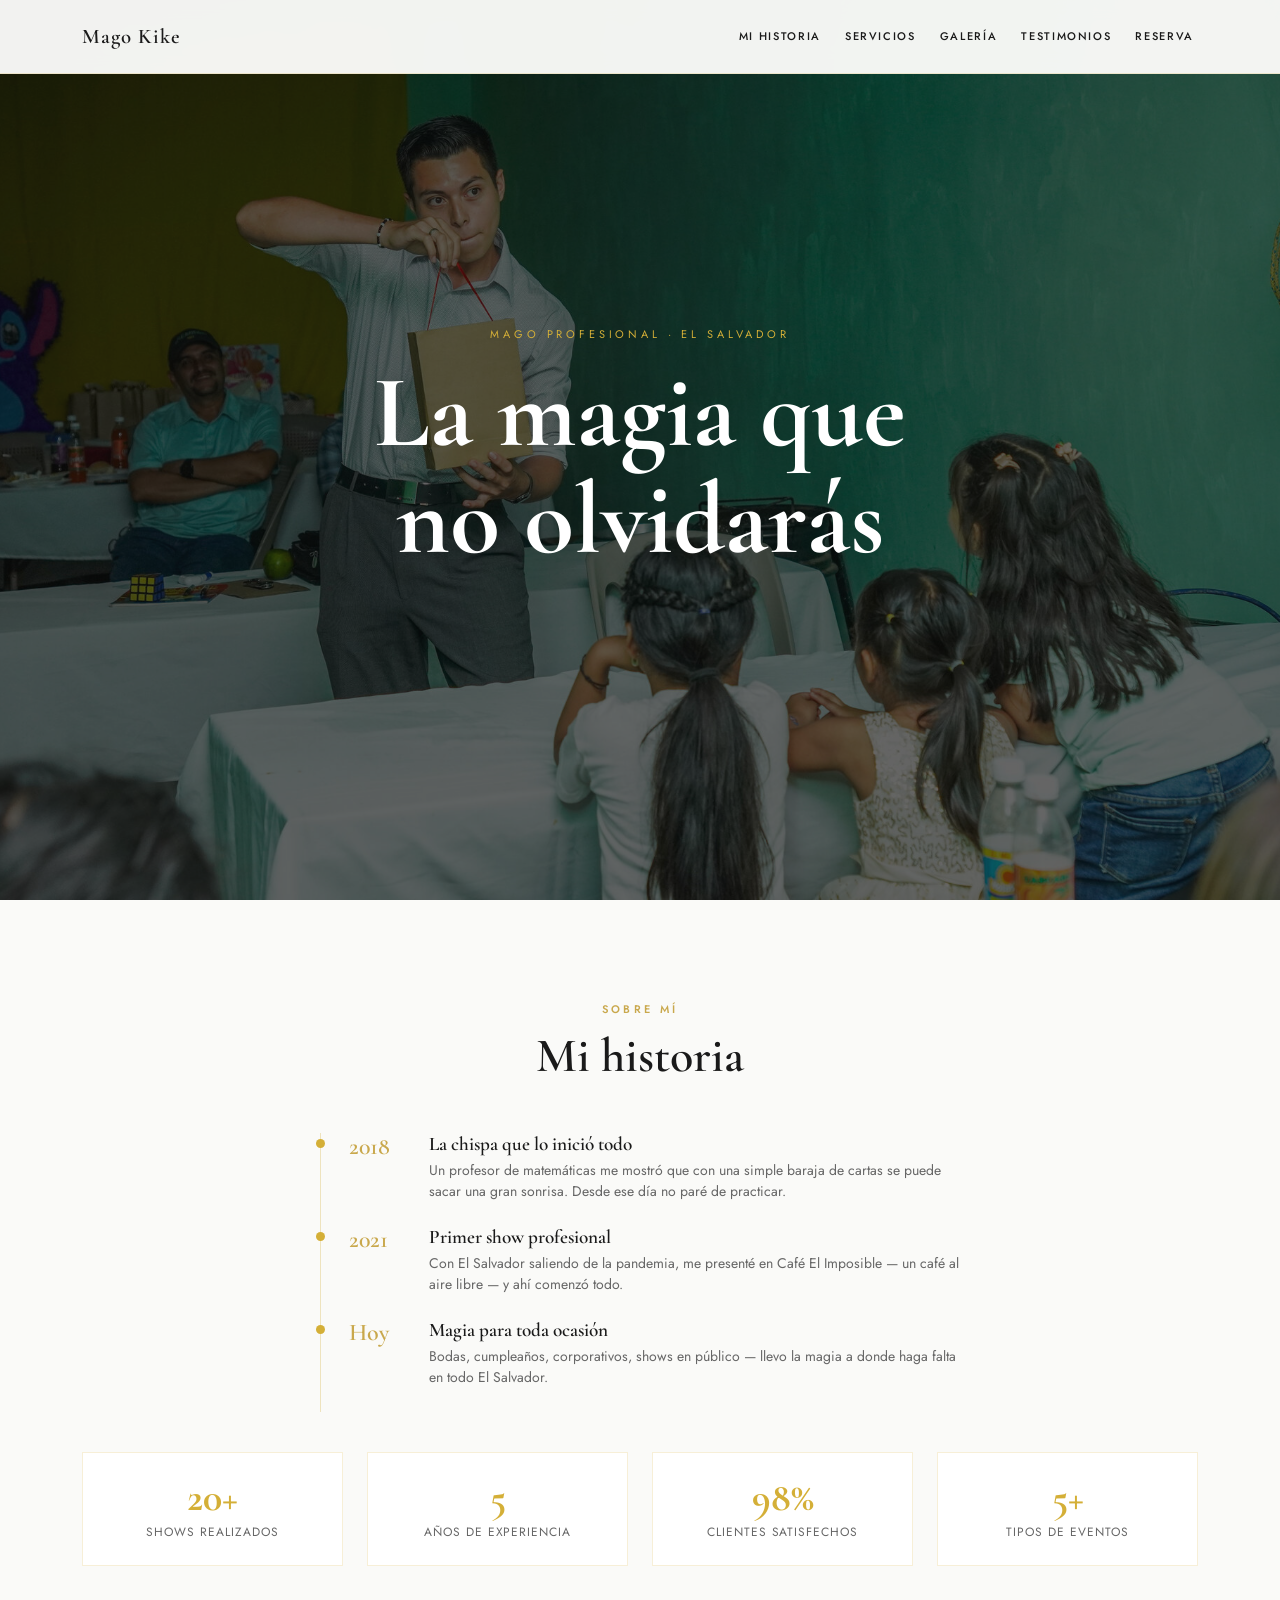
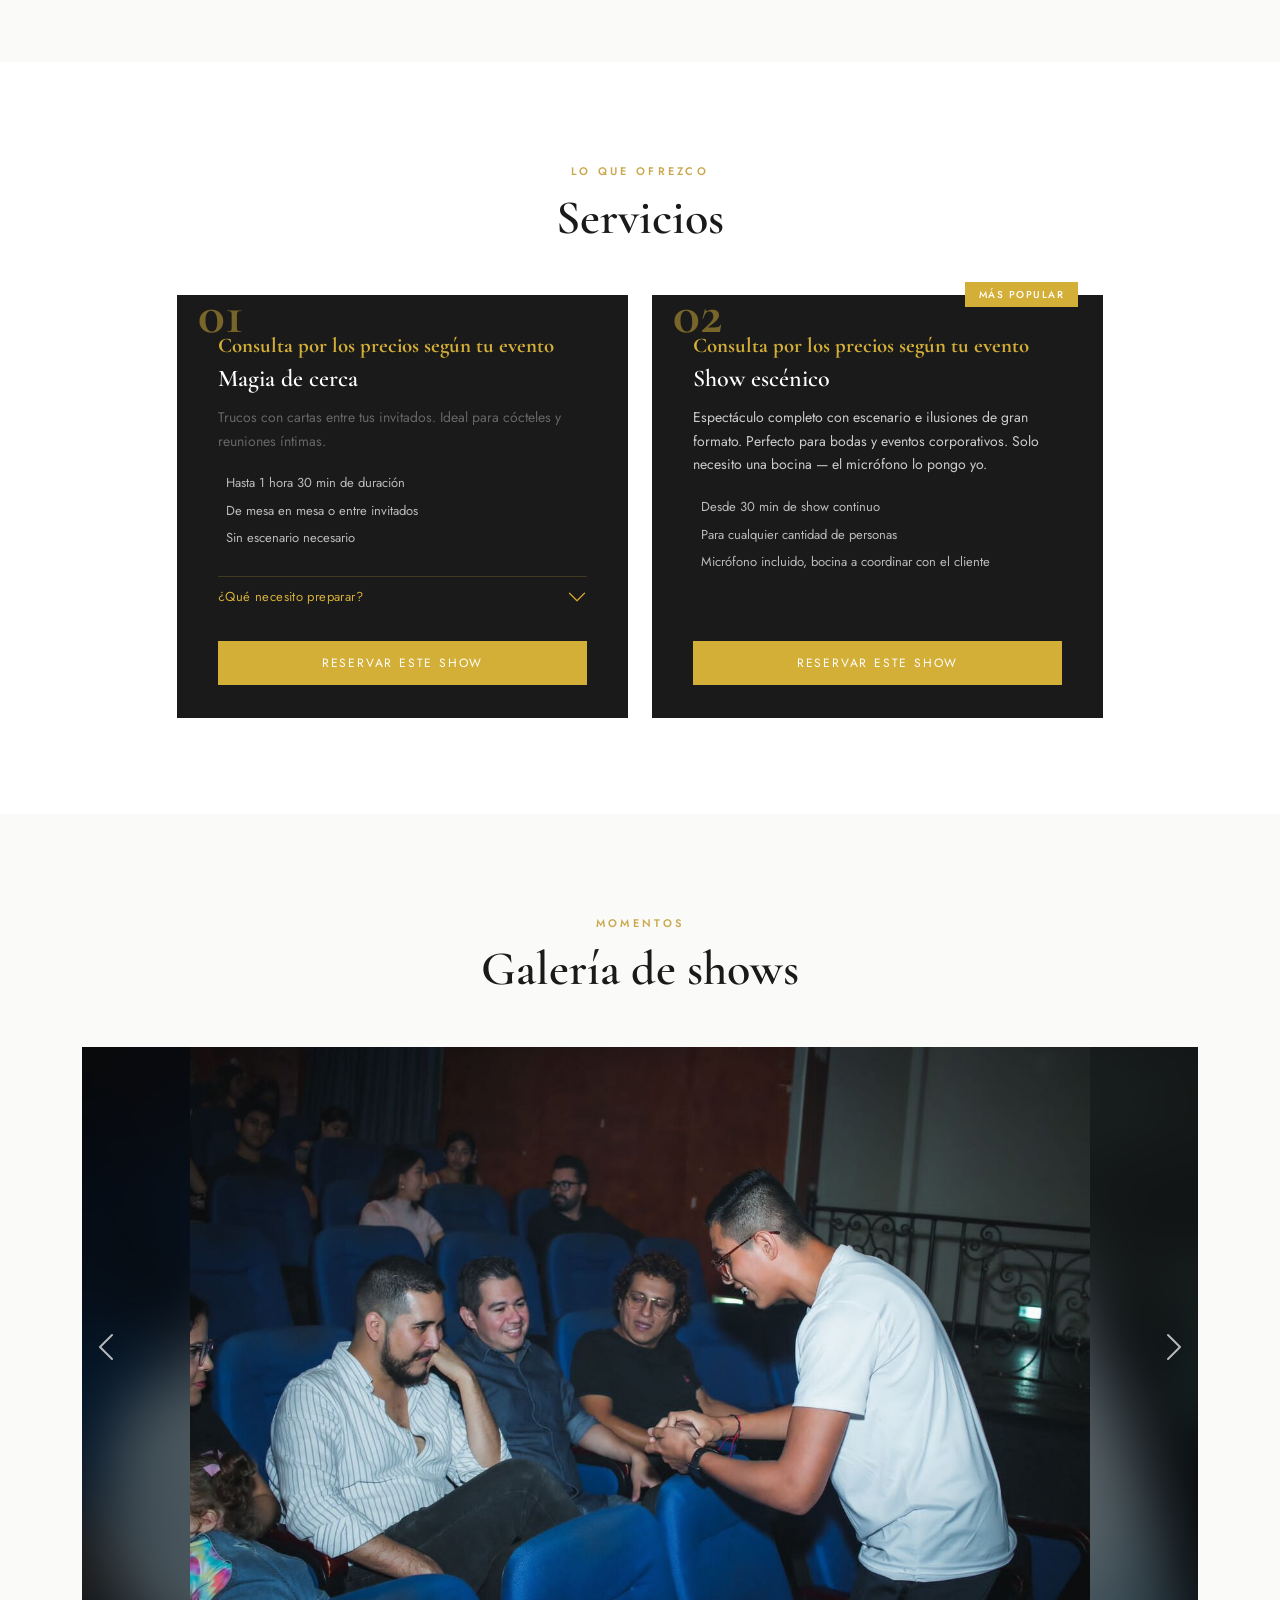
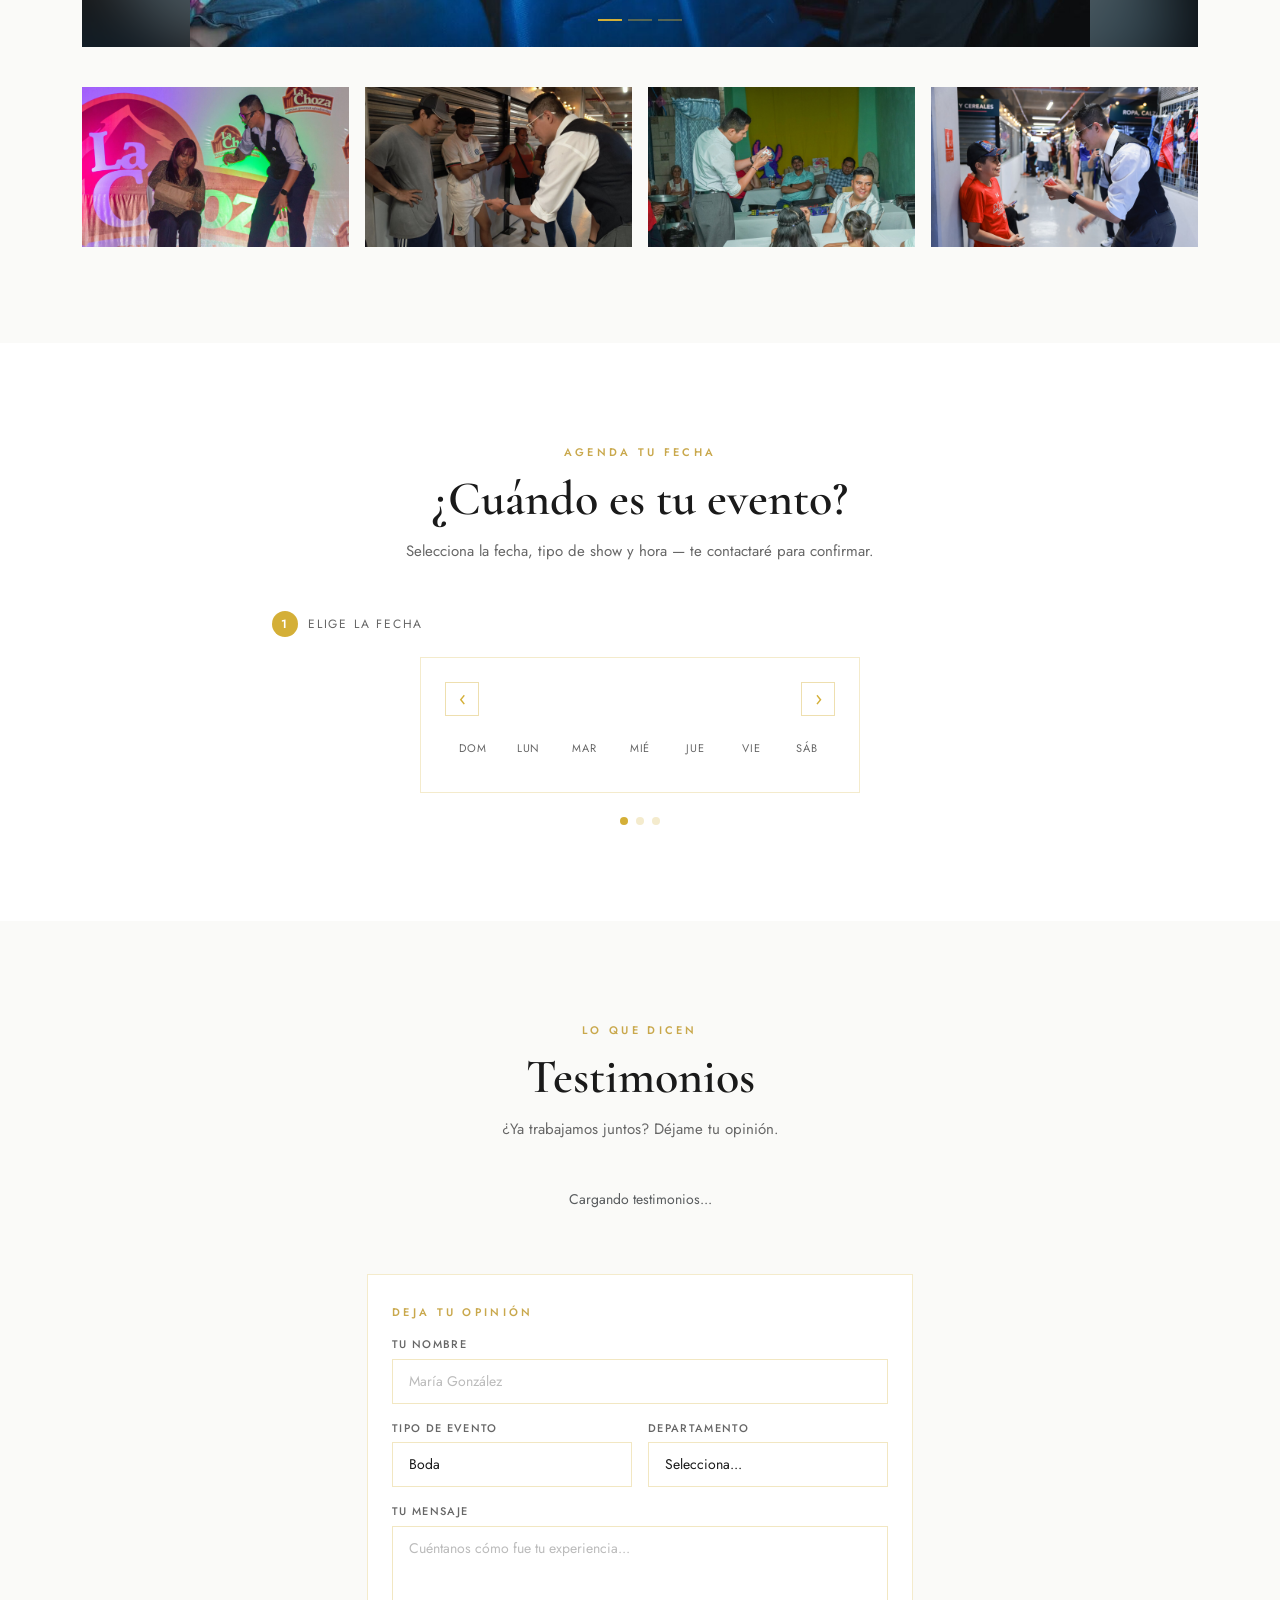
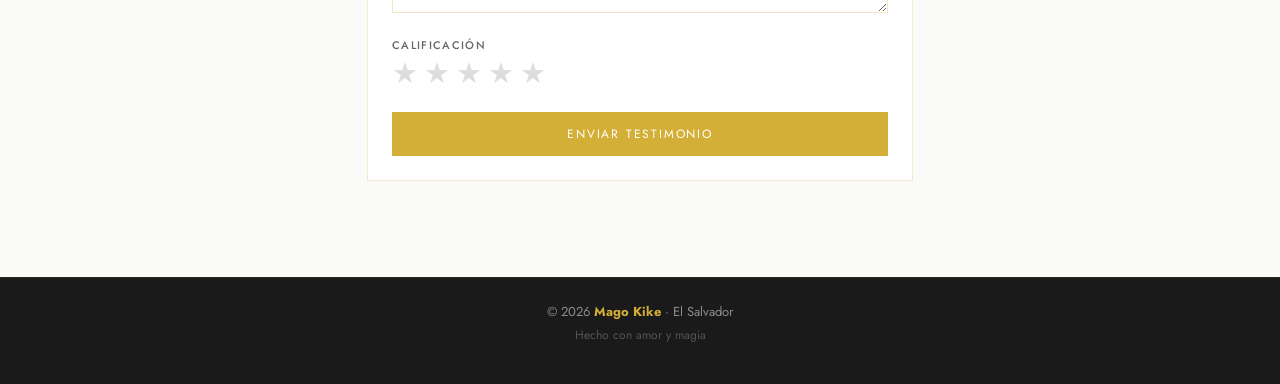
==== index.html @ 4ae067f2 "Add Open Graph and Twitter Card meta tags Added Open Graph and Twitter Card meta tags for better soc" ====
<!DOCTYPE html>
<html lang="es">
<head>
  <!-- Open Graph -->
<meta property="og:type" content="website">
<meta property="og:title" content="Mago Kike | Magia y espectáculos en Ahuachapán">
<meta property="og:description" content="Reserva shows de magia profesional para tus eventos. Espectáculos únicos y memorables.">
<meta property="og:image" content="https://area51kike.github.io/magokike/img/0M9A9808%281%29.jpg">
<meta property="og:url" content="https://area51kike.github.io/magokike/">
<meta property="og:locale" content="es_SV">

<!-- Twitter Card -->
<meta name="twitter:card" content="summary_large_image">
<meta name="twitter:title" content="Mago Kike | Magia y espectáculos en Ahuachapán">
<meta name="twitter:description" content="Reserva shows de magia profesional para tus eventos.">
<meta name="twitter:image" content="https://area51kike.github.io/magokike/img/0M9A9808%281%29.jpg">
  <meta charset="UTF-8" />
  <meta name="viewport" content="width=device-width, initial-scale=1.0" />
  <title>Mago Kike — Magia en El Salvador</title>

  <!-- Google Fonts -->
  <link rel="preconnect" href="https://fonts.googleapis.com" />
  <link rel="preconnect" href="https://fonts.gstatic.com" crossorigin />
  <link href="https://fonts.googleapis.com/css2?family=Cormorant+Garamond:ital,wght@0,400;0,600;0,700;1,400&family=Jost:wght@300;400;500&display=swap" rel="stylesheet" />

  <!-- Bootstrap 5 CSS -->
  <link href="https://cdnjs.cloudflare.com/ajax/libs/bootstrap/5.3.2/css/bootstrap.min.css" rel="stylesheet" />

  <!-- Bootstrap Icons -->
  <link href="https://cdnjs.cloudflare.com/ajax/libs/bootstrap-icons/1.11.3/font/bootstrap-icons.min.css" rel="stylesheet" />

  <!-- Estilos propios -->
  <link rel="stylesheet" href="css/styles.css" />
</head>
<body>

  <!-- NAVBAR -->
  <nav class="navbar navbar-expand-lg navbar-light mk-navbar fixed-top">
    <div class="container">
      <a class="navbar-brand mk-brand" href="#inicio"> Mago Kike</a>
      <button class="navbar-toggler mk-toggler" type="button"
              data-bs-toggle="collapse" data-bs-target="#navbarNav"
              aria-controls="navbarNav" aria-expanded="false"
              aria-label="Toggle navigation">
        <span class="navbar-toggler-icon"></span>
      </button>
      <div class="collapse navbar-collapse" id="navbarNav">
        <ul class="navbar-nav ms-auto gap-lg-3">
          <li class="nav-item"><a class="nav-link mk-link" href="#historia">Mi historia</a></li>
          <li class="nav-item"><a class="nav-link mk-link" href="#servicios">Servicios</a></li>
          <li class="nav-item"><a class="nav-link mk-link" href="#galeria">Galería</a></li>
          <li class="nav-item"><a class="nav-link mk-link" href="#testimonios">Testimonios</a></li>
          <li class="nav-item"><a class="nav-link mk-link" href="#reserva">Reserva</a></li>
        </ul>
      </div>
    </div>
  </nav>

  <!-- HERO -->
  <section class="mk-hero d-flex align-items-center justify-content-center text-center" id="inicio">
    <div class="mk-hero-overlay"></div>
    <div class="container position-relative z-1">
      <p class="mk-hero-label">Mago profesional · El Salvador</p>
      <h1 class="mk-hero-title">La magia que<br/>no olvidarás</h1>
    </div>
  </section>

  <!-- MI HISTORIA -->
  <section class="py-5 mk-section-crema" id="historia">
    <div class="container py-5">
      <div class="text-center mb-5">
        <span class="mk-label">Sobre mí</span>
        <h2 class="mk-title">Mi historia</h2>
      </div>
      <div class="row justify-content-center">
  <div class="col-lg-7">
    <div class="mk-timeline-item d-flex gap-4 pb-4">
      <div class="mk-timeline-year flex-shrink-0">2018</div>
      <div>
        <h5 class="mk-timeline-h">La chispa que lo inició todo</h5>
        <p class="mk-timeline-p">Un profesor de matemáticas me mostró que con una simple baraja de cartas se puede sacar una gran sonrisa. Desde ese día no paré de practicar.</p>
      </div>
    </div>
    <div class="mk-timeline-item d-flex gap-4 pb-4">
      <div class="mk-timeline-year flex-shrink-0">2021</div>
      <div>
        <h5 class="mk-timeline-h">Primer show profesional</h5>
        <p class="mk-timeline-p">Con El Salvador saliendo de la pandemia, me presenté en Café El Imposible — un café al aire libre — y ahí comenzó todo.</p>
      </div>
    </div>
    <div class="mk-timeline-item d-flex gap-4 pb-4">
      <div class="mk-timeline-year flex-shrink-0">Hoy</div>
      <div>
        <h5 class="mk-timeline-h">Magia para toda ocasión</h5>
        <p class="mk-timeline-p">Bodas, cumpleaños, corporativos, shows en público — llevo la magia a donde haga falta en todo El Salvador.</p>
      </div>
    </div>
  </div>
</div>
      <div class="row g-4 justify-content-center mt-3">
  <div class="col-6 col-md-3">
    <div class="mk-stat-card text-center p-4">
      <div class="mk-stat-num">20+</div>
      <div class="mk-stat-label">Shows realizados</div>
    </div>
  </div>
  <div class="col-6 col-md-3">
    <div class="mk-stat-card text-center p-4">
      <div class="mk-stat-num">5</div>
      <div class="mk-stat-label">Años de experiencia</div>
    </div>
  </div>
  <div class="col-6 col-md-3">
    <div class="mk-stat-card text-center p-4">
      <div class="mk-stat-num">98%</div>
      <div class="mk-stat-label">Clientes satisfechos</div>
    </div>
  </div>
  <div class="col-6 col-md-3">
    <div class="mk-stat-card text-center p-4">
      <div class="mk-stat-num">5+</div>
      <div class="mk-stat-label">Tipos de eventos</div>
    </div>
  </div>
</div>
    </div>
  </section>

  <!-- SERVICIOS -->
<section class="py-5 bg-white" id="servicios">
  <div class="container py-5">
    <div class="text-center mb-5">
      <span class="mk-label">Lo que ofrezco</span>
      <h2 class="mk-title">Servicios</h2>
    </div>
    <div class="row g-4 justify-content-center">

     <!-- Card 1: Magia de cerca -->
<div class="col-md-5">
  <div class="card mk-service-card mk-service-dark h-100 p-4">
  <div class="mk-card-num">01</div>
  <div class="card-body" style="position:relative;z-index:1;">
      <div class="mk-price mk-price-consulta">Consulta por los precios según tu evento</div>
      <h4 class="mk-card-title">Magia de cerca</h4>
      <p class="mk-card-text">Trucos con cartas entre tus invitados. Ideal para cócteles y reuniones íntimas.</p>
      <ul class="mk-feature-list list-unstyled mb-4">
        <li><i class="bi bi-check2 text-warning me-2"></i>Hasta 1 hora 30 min de duración</li>
        <li><i class="bi bi-check2 text-warning me-2"></i>De mesa en mesa o entre invitados</li>
        <li><i class="bi bi-check2 text-warning me-2"></i>Sin escenario necesario</li>
      </ul>
      <div class="accordion accordion-flush mk-accordion" id="faq1">
        <div class="accordion-item">
          <h2 class="accordion-header">
            <button class="accordion-button collapsed mk-accordion-btn" type="button"
                    data-bs-toggle="collapse" data-bs-target="#faq1b">
              ¿Qué necesito preparar?
            </button>
          </h2>
          <div id="faq1b" class="accordion-collapse collapse" data-bs-parent="#faq1">
            <div class="accordion-body mk-accordion-body">Nada especial, llego con todo mi equipo.</div>
          </div>
        </div>
      </div>
    </div>
    <div class="card-footer bg-transparent border-0 pb-2">
      <a href="#reserva" class="btn mk-btn-gold w-100" onclick="preseleccionarShow('cerca')">Reservar este show</a>
    </div>
  </div>
</div>

<!-- Card 2: Show escénico -->
<div class="col-md-5">
  <div class="card mk-service-card mk-service-dark h-100 p-4">
    <div class="mk-badge-popular">Más popular</div>
    <div class="mk-card-num">02</div>
    <div class="card-body" style="position:relative;z-index:1;">
     <div class="mk-price mk-price-consulta">Consulta por los precios según tu evento</div>
      <h4 class="mk-card-title">Show escénico</h4>
      <p class="mk-card-text mk-card-text--light">Espectáculo completo con escenario e ilusiones de gran formato. Perfecto para bodas y eventos corporativos. Solo necesito una bocina — el micrófono lo pongo yo.</p>
      <ul class="mk-feature-list list-unstyled mb-4 mk-feature-list--light">
        <li><i class="bi bi-check2 text-warning me-2"></i>Desde 30 min de show continuo</li>
        <li><i class="bi bi-check2 text-warning me-2"></i>Para cualquier cantidad de personas</li>
        <li><i class="bi bi-check2 text-warning me-2"></i>Micrófono incluido, bocina a coordinar con el cliente</li>
      </ul>
    </div>
    <div class="card-footer bg-transparent border-0 pb-2">
<a href="#reserva" class="btn mk-btn-gold w-100" onclick="preseleccionarShow('escenico')">Reservar este show</a>    </div>
  </div>
</div>

    </div>
  </div>
</section>


  <!-- ============================================================
       GALERÍA — Carousel con fondo difuminado
       ============================================================ -->
  <section class="py-5 mk-section-crema" id="galeria">
    <div class="container py-5">
      <div class="text-center mb-5">
        <span class="mk-label">Momentos</span>
        <h2 class="mk-title">Galería de shows</h2>
      </div>

      <div id="galeriaCarousel" class="carousel slide mb-4" data-bs-ride="carousel">
        <div class="carousel-indicators mk-carousel-indicators">
          <button type="button" data-bs-target="#galeriaCarousel" data-bs-slide-to="0" class="active"></button>
          <button type="button" data-bs-target="#galeriaCarousel" data-bs-slide-to="1"></button>
          <button type="button" data-bs-target="#galeriaCarousel" data-bs-slide-to="2"></button>
        </div>

        <div class="carousel-inner mk-carousel-inner rounded-0">

          <!-- Slide 1 -->
          <div class="carousel-item active">
            <img src="img/IMG-20231206-WA0013.jpg" class="mk-carousel-bg" alt="">
            <img src="img/IMG-20231206-WA0013.jpg" class="d-block w-100 mk-carousel-img" data-lightbox alt="Show de magia">
          </div>

          <!-- Slide 2 -->
          <div class="carousel-item">
            <img src="img/0M9A9831.jpg" class="mk-carousel-bg" alt="">
            <img src="img/0M9A9831.jpg" class="d-block w-100 mk-carousel-img" data-lightbox alt="Show de magia">
          </div>

          <!-- Slide 3 -->
          <div class="carousel-item">
            <img src="img/0M9A9750.jpg" class="mk-carousel-bg" alt="">
            <img src="img/0M9A9750.jpg" class="d-block w-100 mk-carousel-img" data-lightbox alt="Show de magia">
          </div>

        </div>

        <button class="carousel-control-prev mk-carousel-ctrl" type="button" data-bs-target="#galeriaCarousel" data-bs-slide="prev">
          <span class="carousel-control-prev-icon"></span>
        </button>
        <button class="carousel-control-next mk-carousel-ctrl" type="button" data-bs-target="#galeriaCarousel" data-bs-slide="next">
          <span class="carousel-control-next-icon"></span>
        </button>
      </div>

      <!-- Grid de miniaturas -->
<div class="row g-3 mt-2">
  <div class="col-6 col-md-3">
    <img src="img/IMG_20260121_170657_872.jpg" class="mk-thumb-img" alt="Show de magia" data-lightbox>
  </div>
  <div class="col-6 col-md-3">
    <img src="img/IMG_20251123_112118951.jpg" class="mk-thumb-img" alt="Show de magia" data-lightbox>
  </div>
  <div class="col-6 col-md-3">
    <img src="img/DSC06537.JPG" class="mk-thumb-img" alt="Show de magia" data-lightbox>
  </div>
  <div class="col-6 col-md-3">
    <img src="img/0M9A9773.JPG" class="mk-thumb-img" alt="Show de magia" data-lightbox>
  </div>
</div>

<!-- Lightbox -->
<div id="mkLightbox" class="mk-lightbox" role="dialog" aria-modal="true">
  <button class="mk-lb-close" id="mkLbClose" aria-label="Cerrar">✕</button>
  <button class="mk-lb-nav mk-lb-prev" id="mkLbPrev" aria-label="Anterior">&#8249;</button>
  <div class="mk-lb-stage">
    <img id="mkLbImg" src="" alt="Foto del show" class="mk-lb-img">
  </div>
  <button class="mk-lb-nav mk-lb-next" id="mkLbNext" aria-label="Siguiente">&#8250;</button>
  <div class="mk-lb-dots" id="mkLbDots"></div>
</div>

    </div>
  </section>
    <!-- ============================================================
     RESERVA — Calendario de disponibilidad
     ============================================================ -->

  <section class="py-5 bg-white" id="reserva">
  <div class="container py-5">
    <div class="text-center mb-5">
      <span class="mk-label">Agenda tu fecha</span>
      <h2 class="mk-title">¿Cuándo es tu evento?</h2>
      <p class="mk-subtitle">Selecciona la fecha, tipo de show y hora — te contactaré para confirmar.</p>
    </div>

    <div class="row justify-content-center">
      <div class="col-lg-8">

        <!-- PASO 1: Calendario -->
        <div class="mk-reserva-step" id="paso1">
          <p class="mk-step-label"><span class="mk-step-num">1</span> Elige la fecha</p>
          <div class="mk-calendario" id="calendario">
            <div class="mk-cal-header">
              <button class="mk-cal-nav" id="calPrev">&#8249;</button>
              <span class="mk-cal-mes" id="calMes"></span>
              <button class="mk-cal-nav" id="calNext">&#8250;</button>
            </div>
            <div class="mk-cal-dias-semana">
              <span>Dom</span><span>Lun</span><span>Mar</span>
              <span>Mié</span><span>Jue</span><span>Vie</span><span>Sáb</span>
            </div>
            <div class="mk-cal-grid" id="calGrid"></div>
          </div>
        </div>

        <!-- PASO 2: Tipo de show y duración -->
        <div class="mk-reserva-step d-none" id="paso2">
          <p class="mk-step-label"><span class="mk-step-num">2</span> Tipo de show y duración</p>
          <div class="row g-3 mb-3">
            <div class="col-6">
              <label class="mk-form-label">Tipo de show</label>
              <select class="form-select mk-input" id="tipoShow">
                <option value="cerca">Magia de cerca</option>
                <option value="escenico">Show escénico</option>
              </select>
            </div>
            <div class="col-6">
              <label class="mk-form-label">Duración</label>
              <select class="form-select mk-input" id="duracion">
                <option value="30">30 minutos</option>
                <option value="45">45 minutos</option>
                <option value="60">1 hora</option>
                <option value="90">1 hora 30 minutos </option>
              </select>
            </div>
          </div>
          <button class="btn mk-btn-gold mt-4 w-100" id="btnPaso3">Continuar</button>
        </div>

        <!-- PASO 3: Hora -->
<div class="mk-reserva-step d-none" id="paso3">
  <p class="mk-step-label"><span class="mk-step-num">3</span> Hora de inicio del show</p>
  <div class="mk-horas-grid" id="horasGrid"></div>

  <!-- Formulario de contacto -->
  <div class="mt-4" id="formularioReserva" style="display:none;">
    <div class="row g-3 mb-3">
      <div class="col-12">
        <label class="mk-form-label">Tu nombre</label>
        <input type="text" class="form-control mk-input" id="rNombre" placeholder="María González" />
      </div>
      <div class="col-12">
        <label class="mk-form-label">Tu correo electrónico</label>
        <input type="email" class="form-control mk-input" id="rEmail" placeholder="maria@email.com" />
      </div>
      <div class="col-12">
        <label class="mk-form-label">Tu teléfono</label>
        <div class="d-flex">
          <span class="mk-input d-flex align-items-center px-3" 
                style="border-right:none;background:#f5f5f5!important;color:var(--gris);font-size:14px;white-space:nowrap;">
            +503
          </span>
          <input type="tel" class="form-control mk-input" id="rTelefono" 
                 placeholder="7000 0000" maxlength="9"
                 style="border-left:none;" />
        </div>
        <small style="font-size:11px;color:var(--gris);">Solo El Salvador · 8 dígitos</small>
      </div>
    </div>
    <div class="mk-resumen mb-3" id="resumen"></div>
    <button class="btn mk-btn-gold w-100" id="btnEnviarReserva">
      Enviar solicitud de reserva
    </button>
    <p class="text-center mt-3" id="rFeedback" style="font-size:13px;color:var(--gris);display:none;">
      ¡Solicitud enviada! Te contactaremos pronto para confirmar tu reserva.
    </p>
  </div>
</div>

        <!-- Indicador de pasos -->
        <div class="mk-pasos-indicator mt-4">
          <div class="mk-paso-dot active" id="dot1"></div>
          <div class="mk-paso-dot" id="dot2"></div>
          <div class="mk-paso-dot" id="dot3"></div>
        </div>

      </div>
    </div>
  </div>
</section>

 <!-- TESTIMONIOS -->
<section class="py-5 mk-section-crema" id="testimonios">
  <div class="container py-5">
    <div class="text-center mb-5">
      <span class="mk-label">Lo que dicen</span>
      <h2 class="mk-title">Testimonios</h2>
      <p class="mk-subtitle">¿Ya trabajamos juntos? Déjame tu opinión.</p>
    </div>

    <!-- Cards de testimonios (se llenan desde Supabase) -->
    <div class="row g-4" id="testimoniosGrid">
      <div class="col-12 text-center text-muted" id="testimoniosCargando">
        <p style="font-size:14px;">Cargando testimonios...</p>
      </div>
    </div>

    <!-- Formulario para dejar testimonio -->
    <div class="row justify-content-center mt-5">
      <div class="col-lg-6">
        <div class="mk-testimonio-form p-4">
          <p class="mk-label mb-3">Deja tu opinión</p>
          <div class="mb-3">
            <label class="mk-form-label">Tu nombre</label>
            <input type="text" class="form-control mk-input" id="tNombre" placeholder="María González" />
          </div>
          <div class="row g-3 mb-3">
            <div class="col-6">
              <label class="mk-form-label">Tipo de evento</label>
              <select class="form-select mk-input" id="tEvento">
                <option>Boda</option>
                <option>Cumpleaños</option>
                <option>Evento corporativo</option>
                <option>Fiesta privada</option>
                <option>Otro</option>
              </select>
            </div>
            <div class="col-6">
  <label class="mk-form-label">Departamento</label>
  <select class="form-select mk-input" id="tCiudad">
    <option value="">Selecciona...</option>
    <option>Ahuachapán</option>
    <option>Cabañas</option>
    <option>Chalatenango</option>
    <option>Cuscatlán</option>
    <option>La Libertad</option>
    <option>La Paz</option>
    <option>La Unión</option>
    <option>Morazán</option>
    <option>San Miguel</option>
    <option>San Salvador</option>
    <option>San Vicente</option>
    <option>Santa Ana</option>
    <option>Sonsonate</option>
    <option>Usulután</option>
  </select>
</div>
          </div>
          <div class="mb-4">
            <label class="mk-form-label">Tu mensaje</label>
            <textarea class="form-control mk-input" id="tMensaje" rows="3"
              placeholder="Cuéntanos cómo fue tu experiencia..."></textarea>
          </div>
          <div class="mb-4">
  <label class="mk-form-label">Calificación</label>
  <div class="mk-star-picker" id="starPicker">
    <span class="mk-star-pick" data-val="1">★</span>
    <span class="mk-star-pick" data-val="2">★</span>
    <span class="mk-star-pick" data-val="3">★</span>
    <span class="mk-star-pick" data-val="4">★</span>
    <span class="mk-star-pick" data-val="5">★</span>
  </div>
  <input type="hidden" id="tEstrellas" value="0" />
</div>
          <button class="btn mk-btn-gold w-100" id="btnEnviarTestimonio">
            Enviar testimonio
          </button>
          <p class="text-center mt-3" id="tFeedback" style="font-size:13px;color:var(--gris);display:none;">
            ¡Gracias! Tu testimonio será publicado pronto.
          </p>
        </div>
      </div>
    </div>

  </div>
</section>

  
  <!-- FOOTER -->
  <footer class="mk-footer text-center py-4">
   <p class="mb-1">© 2026 <strong>Mago Kike</strong> · El Salvador</p>
    <p style="font-size:12px;opacity:.5;">Hecho con amor y magia</p>
  </footer>

  <script src="https://cdnjs.cloudflare.com/ajax/libs/bootstrap/5.3.2/js/bootstrap.bundle.min.js"></script>
  <script src="js/main.js"></script>
</body>
</html>
---- css/styles.css ----
/* ============================================================
   MAGO KIKE — styles.css
   Bootstrap 5 + estilos personalizados
   ============================================================ */

/* === VARIABLES === */
:root {
  --dorado: #D4AF37;
  --dorado-oscuro: #C9A84C;
  --crema: #FAFAF8;
  --negro: #1a1a1a;
  --gris: #666;
}

/* === BASE === */
html { scroll-behavior: smooth; }

body {
  font-family: 'Jost', sans-serif;
  background: var(--crema);
  color: var(--negro);
}

/* === NAVBAR === */
.mk-navbar {
  background: rgba(250, 250, 248, 0.97) !important;
  backdrop-filter: blur(10px);
  border-bottom: 1px solid rgba(212, 175, 55, 0.2);
  padding: 16px 0;
  transition: box-shadow 0.3s;
}

.mk-navbar.scrolled {
  box-shadow: 0 4px 20px rgba(0,0,0,0.07);
}

.mk-brand {
  font-family: 'Cormorant Garamond', serif;
  font-size: 1.3rem;
  font-weight: 600;
  color: var(--negro) !important;
  letter-spacing: 0.05em;
  text-decoration: none;
}
.mk-input-error {
  border-color: #e74c3c !important;
  box-shadow: 0 0 0 2px rgba(231,76,60,0.15) !important;
}

.mk-input-ok {
  border-color: #27ae60 !important;
  box-shadow: 0 0 0 2px rgba(39,174,96,0.15) !important;
}
@keyframes mkEstrellaAnim {
  0%   { opacity: 0; transform: translateY(0) scale(0.5); }
  50%  { opacity: 1; }
  100% { opacity: 0; transform: translateY(-60px) scale(1.2); }
}

.mk-link {
  font-size: 11px !important;
  letter-spacing: 0.15em !important;
  text-transform: uppercase !important;
  color: var(--negro) !important;
  font-weight: 500 !important;
  transition: color 0.2s !important;
  padding: 8px 4px !important;
}

.mk-link:hover { color: var(--dorado) !important; }

.mk-toggler {
  border: 1px solid rgba(212,175,55,0.4) !important;
  border-radius: 0 !important;
}

/* === HERO === */
.mk-hero {
  min-height: 100vh;
  background: url('../img/DSC06536.JPG') center/cover no-repeat;
  /* Mientras no tengas foto, muestra un fondo oscuro elegante: */
  background-color: #111;
  position: relative;
}

.mk-hero-overlay {
  position: absolute;
  inset: 0;
  background: rgba(10, 10, 10, 0.62);
}

.mk-hero-label {
  font-size: 11px;
  letter-spacing: 0.35em;
  text-transform: uppercase;
  color: var(--dorado);
  margin-bottom: 16px;
}

.mk-hero-title {
  font-family: 'Cormorant Garamond', serif;
  font-size: clamp(3rem, 8vw, 6.5rem);
  font-weight: 700;
  line-height: 1.05;
  color: #fff;
  margin-bottom: 0;
}

/* === BOTONES === */
.mk-btn-outline {
  border: 1.5px solid var(--dorado);
  color: var(--dorado);
  font-family: 'Jost', sans-serif;
  font-size: 11px;
  letter-spacing: 0.2em;
  text-transform: uppercase;
  padding: 13px 36px;
  border-radius: 0;
  transition: background 0.3s, color 0.3s;
  text-decoration: none;
}

.mk-btn-outline:hover {
  background: var(--dorado);
  color: #fff;
  border-color: var(--dorado);
}

.mk-btn-gold {
  background: var(--dorado);
  color: #fff;
  font-family: 'Jost', sans-serif;
  font-size: 12px;
  letter-spacing: 0.15em;
  text-transform: uppercase;
  padding: 13px 28px;
  border-radius: 0;
  border: none;
  transition: background 0.2s, transform 0.2s;
  text-decoration: none;
  display: inline-block;
}

.mk-btn-gold:hover {
  background: var(--dorado-oscuro);
  color: #fff;
  transform: translateY(-1px);
}

.mk-btn-whatsapp {
  background: #25D366;
  color: #fff;
  font-family: 'Jost', sans-serif;
  font-size: 14px;
  font-weight: 500;
  padding: 14px 28px;
  border-radius: 0;
  border: none;
  text-decoration: none;
  transition: background 0.2s, transform 0.2s;
  display: inline-block;
  text-align: center;
}

.mk-btn-whatsapp:hover {
  background: #1ebe5d;
  color: #fff;
  transform: translateY(-2px);
}

/* === SECCIONES HELPERS === */
.mk-section-crema { background: var(--crema); }

.mk-label {
  display: inline-block;
  font-size: 11px;
  font-weight: 550;
  letter-spacing: 0.3em;
  text-transform: uppercase;
  color: var(--dorado-oscuro);
  margin-bottom: 10px;
}

.mk-title {
  font-family: 'Cormorant Garamond', serif;
  font-size: clamp(2rem, 4vw, 3rem);
  font-weight: 600;
  color: var(--negro);
  margin-bottom: 0;
}

.mk-subtitle {
  color: var(--gris);
  font-size: 15px;
  margin-top: 12px;
}

/* === TIMELINE === */
.mk-timeline-item {
  border-left: 1px solid rgba(212, 175, 55, 0.3);
  padding-left: 28px;
  position: relative;
}

.mk-timeline-item::before {
  content: '';
  position: absolute;
  left: -5px;
  top: 6px;
  width: 9px;
  height: 9px;
  background: var(--dorado);
  border-radius: 50%;
}

.mk-timeline-year {
  font-family: 'Cormorant Garamond', serif;
  font-size: 1.5rem;
  font-weight: 600;
  color: var(--dorado-oscuro);
  min-width: 56px;
  line-height: 1.2;
}

.mk-timeline-h {
  font-family: 'Cormorant Garamond', serif;
  font-size: 1.2rem;
  font-weight: 600;
  margin-bottom: 4px;
}

.mk-timeline-p { font-size: 14px; color: var(--gris); margin: 0; }

/* === STATS CARDS === */
.mk-stat-card {
  border: 1px solid rgba(212, 175, 55, 0.2);
  background: #fff;
  transition: box-shadow 0.3s;
}

.mk-stat-card:hover {
  box-shadow: 0 8px 28px rgba(0,0,0,0.07);
}

.mk-stat-num {
  font-family: 'Cormorant Garamond', serif;
  font-size: 2.5rem;
  font-weight: 700;
  color: var(--dorado);
  line-height: 1;
  margin-bottom: 6px;
}

.mk-stat-label {
  font-size: 12px;
  letter-spacing: 0.08em;
  text-transform: uppercase;
  color: var(--gris);
}

/* === SERVICE CARDS === */
.mk-service-card {
  border: 1px solid rgba(212, 175, 55, 0.25) !important;
  border-radius: 0 !important;
  transition: box-shadow 0.3s, transform 0.3s;
  position: relative;
  overflow: visible;
}

.mk-service-card:hover {
  box-shadow: 0 12px 40px rgba(0,0,0,0.1);
  transform: translateY(-4px);
}

.mk-service-dark {
  background: var(--negro) !important;
  border-color: transparent !important;
  color: #fff;
}

.mk-badge-popular {
  position: absolute;
  top: -14px;
  right: 24px;
  background: var(--dorado);
  color: #fff;
  font-size: 10px;
  letter-spacing: 0.15em;
  text-transform: uppercase;
  padding: 5px 14px;
  font-family: 'Jost', sans-serif;
  font-weight: 500;
}

.mk-price {
  font-family: 'Cormorant Garamond', serif;
  font-size: 3rem;
  font-weight: 700;
  color: var(--dorado);
  line-height: 1;
  margin-bottom: 8px;
}

.mk-card-title {
  font-family: 'Cormorant Garamond', serif;
  font-size: 1.5rem;
  font-weight: 600;
  margin-bottom: 12px;
}

.mk-card-text { font-size: 14px; line-height: 1.7; color: var(--gris); }

.mk-feature-list li {
  font-size: 13px;
  padding: 4px 0;
  color: var(--gris);
}

.mk-service-dark .mk-feature-list li { color: #bbb; }

/* Accordion personalizado */
.mk-accordion .accordion-item {
  border: none !important;
  border-top: 1px solid rgba(212,175,55,0.2) !important;
  background: transparent !important;
}

.mk-accordion-btn {
  font-size: 13px !important;
  color: var(--dorado) !important;
  background: transparent !important;
  padding: 10px 0 !important;
  box-shadow: none !important;
  letter-spacing: 0.03em;
}

.mk-accordion-btn:not(.collapsed) {
  color: var(--dorado-oscuro) !important;
  background: transparent !important;
}

.mk-accordion-btn::after {
  filter: invert(72%) sepia(42%) saturate(600%) hue-rotate(5deg) brightness(90%);
}

.mk-accordion-body {
  font-size: 13px;
  color: var(--gris);
  padding: 0 0 12px 0 !important;
}

.mk-accordion-dark .accordion-item {
  border-top-color: rgba(255,255,255,0.1) !important;
}

.mk-accordion-btn-dark { color: var(--dorado) !important; }

/* === GALERÍA / CAROUSEL === */
.mk-carousel-inner {
  border-radius: 0 !important;
  overflow: hidden;
}

.mk-carousel-placeholder {
  height: 420px;
  background: #1a1a1a;
  width: 100%;
}

.mk-carousel-img {
  height: 600px;
  width: 100%;
  object-fit: contain;
  object-position: center;
  background: #111;
}

.mk-carousel-indicators [data-bs-target] {
  background-color: var(--dorado) !important;
  width: 24px !important;
  height: 2px !important;
  border-radius: 0 !important;
  opacity: 0.4 !important;
}

.mk-carousel-indicators .active {
  opacity: 1 !important;
}

.mk-carousel-ctrl {
  width: 48px !important;
  opacity: 0.7 !important;
}

/* === MINIATURAS GALERÍA === */
.mk-thumb-img {
  width: 100%;
  height: 160px;        /* un poco más de altura */
  object-fit: cover;
  object-position: center top;  /* enfoca la parte superior donde suele estar la acción */
  display: block;
  cursor: pointer;
  transition: opacity 0.2s, transform 0.2s;
}

.mk-thumb-img:hover {
  opacity: 0.85;
  transform: scale(1.02);
}

/* === TESTIMONIOS === */
.mk-testimonial-card {
  border: 1px solid rgba(212, 175, 55, 0.18) !important;
  border-radius: 0 !important;
  transition: box-shadow 0.3s;
}

.mk-testimonial-card:hover {
  box-shadow: 0 8px 28px rgba(0,0,0,0.07);
}

.mk-stars {
  color: var(--dorado);
  font-size: 1rem;
  letter-spacing: 2px;
}

.mk-testimonial-text {
  font-family: 'Cormorant Garamond', serif;
  font-size: 1.05rem;
  font-style: italic;
  color: #333;
  line-height: 1.7;
  margin: 0;
}

.mk-avatar {
  width: 38px;
  height: 38px;
  background: var(--dorado);
  color: #fff;
  border-radius: 50%;
  display: flex;
  align-items: center;
  justify-content: center;
  font-family: 'Cormorant Garamond', serif;
  font-size: 1.1rem;
  font-weight: 600;
  flex-shrink: 0;
}

.mk-client-name {
  font-size: 14px;
  font-weight: 500;
  color: var(--negro);
}

.mk-client-event {
  font-size: 12px;
  color: var(--gris);
  letter-spacing: 0.03em;
}

/* === FORMULARIO DE CONTACTO === */
.mk-form-label {
  font-size: 11px;
  font-weight: 500;
  letter-spacing: 0.12em;
  text-transform: uppercase;
  color: var(--gris);
  margin-bottom: 6px;
  display: block;
}

.mk-input {
  border: 1px solid rgba(212, 175, 55, 0.3) !important;
  border-radius: 0 !important;
  background: #fff !important;
  font-family: 'Jost', sans-serif !important;
  font-size: 14px !important;
  padding: 11px 16px !important;
  color: var(--negro) !important;
  transition: border-color 0.2s, box-shadow 0.2s !important;
}

.mk-input:focus {
  border-color: var(--dorado) !important;
  box-shadow: 0 0 0 3px rgba(212, 175, 55, 0.12) !important;
  outline: none !important;
}

.mk-input::placeholder { color: #bbb !important; }

/* Info lateral de contacto */
.mk-info-card {
  border: 1px solid rgba(212, 175, 55, 0.2);
  background: #fff;
  display: flex;
  align-items: center;
  gap: 16px;
}

.mk-info-icon {
  font-size: 1.4rem;
  color: var(--dorado);
  flex-shrink: 0;
}

.mk-info-title {
  font-size: 11px;
  letter-spacing: 0.1em;
  text-transform: uppercase;
  color: var(--gris);
  margin-bottom: 2px;
}

.mk-info-text {
  font-size: 14px;
  font-weight: 500;
  color: var(--negro);
}

/* === FOOTER === */
.mk-footer {
  background: var(--negro);
  color: rgba(255,255,255,0.5);
  font-size: 13px;
  font-family: 'Jost', sans-serif;
  border-top: 1px solid rgba(212,175,55,0.1);
}

.mk-footer strong { color: var(--dorado); }

/* === ANIMACIÓN SCROLL (fade-in-up) === */
.fade-in-up {
  opacity: 0;
  transform: translateY(24px);
  transition: opacity 0.5s ease, transform 0.5s ease;
}

.fade-in-up.visible {
  opacity: 1;
  transform: translateY(0);
}
/* === GALERÍA / CAROUSEL === */
.carousel-item {
  position: relative;
  overflow: hidden;
  height: 600px;
  background: #111; /* fallback mientras carga */
}

/* Fondo difuminado — debe estar debajo de la foto principal */
.mk-carousel-bg {
  position: absolute;
  inset: 0;
  width: 100%;
  height: 100%;
  object-fit: cover;
  filter: blur(28px) brightness(0.45) saturate(1.1);
  transform: scale(1.18);
  z-index: 0;
  pointer-events: none;
}

/* Foto principal — encima del fondo */
.mk-carousel-img {
  position: relative;
  z-index: 1;
  height: 600px;
  width: 100%;
  object-fit: contain;
  object-position: center;
  background: transparent; /* importante: sin fondo propio */
}
/* === SECCIÓN RESERVA / CALENDARIO === */
.mk-reserva-step { margin-bottom: 8px; }

.mk-step-label {
  font-size: 12px;
  letter-spacing: 0.15em;
  text-transform: uppercase;
  color: var(--gris);
  margin-bottom: 20px;
  display: flex;
  align-items: center;
  gap: 10px;
}

.mk-step-num {
  width: 26px;
  height: 26px;
  background: var(--dorado);
  color: #fff;
  border-radius: 50%;
  display: inline-flex;
  align-items: center;
  justify-content: center;
  font-size: 12px;
  font-weight: 600;
  flex-shrink: 0;
}

/* Calendario */
.mk-calendario {
  border: 1px solid rgba(212,175,55,0.25);
  padding: 24px;
  background: #fff;
  max-width: 440px;
  margin: 0 auto;
}

.mk-cal-header {
  display: flex;
  align-items: center;
  justify-content: space-between;
  margin-bottom: 20px;
}

.mk-cal-mes {
  font-family: 'Cormorant Garamond', serif;
  font-size: 1.3rem;
  font-weight: 600;
  color: var(--negro);
  text-transform: capitalize;
}

.mk-cal-nav {
  background: none;
  border: 1px solid rgba(212,175,55,0.4);
  color: var(--dorado);
  width: 34px;
  height: 34px;
  font-size: 1.3rem;
  cursor: pointer;
  line-height: 1;
  transition: background 0.2s, color 0.2s;
}

.mk-cal-nav:hover {
  background: var(--dorado);
  color: #fff;
}

.mk-cal-dias-semana {
  display: grid;
  grid-template-columns: repeat(7, 1fr);
  text-align: center;
  margin-bottom: 8px;
}

.mk-cal-dias-semana span {
  font-size: 11px;
  letter-spacing: 0.08em;
  text-transform: uppercase;
  color: var(--gris);
  padding: 4px 0;
}

.mk-cal-grid {
  display: grid;
  grid-template-columns: repeat(7, 1fr);
  gap: 4px;
}

.mk-cal-dia {
  position: relative;
  aspect-ratio: 1;
  display: flex;
  align-items: center;
  justify-content: center;
  font-size: 14px;
  cursor: pointer;
  border: 1px solid transparent;
  transition: all 0.2s;
  background: none;
  color: var(--negro);
}

.mk-cal-dia-num {
  pointer-events: none;
}

.mk-cal-dia-badge {
  position: absolute;
  top: -14px;
  right: -14px;
  font-size: 26px;
  line-height: 1;
  pointer-events: none;
  background: #fff;
  border-radius: 50%;
  width: 36px;
  height: 36px;
  display: flex;
  align-items: center;
  justify-content: center;
  box-shadow: 0 0 0 1.5px rgba(212,175,55,0.4);
  z-index: 2;
}

.mk-cal-dia.ocupado .mk-cal-dia-badge--full {
  box-shadow: 0 0 0 1px rgba(0,0,0,0.12);
}

.mk-cal-dia.parcial {
  border-color: rgba(212,175,55,0.4);
}

.mk-cal-dia:hover:not(.disabled):not(.ocupado) {
  border-color: var(--dorado);
  color: var(--dorado);
}

.mk-cal-dia.selected {
  background: var(--dorado);
  color: #fff !important;
  border-color: var(--dorado);
}

.mk-cal-dia.disabled {
  color: #ccc;
  cursor: not-allowed;
  pointer-events: none;
}

.mk-cal-dia.ocupado {
  color: #ccc;
  cursor: not-allowed;
  pointer-events: none;
  text-decoration: line-through;
}

.mk-cal-dia.hoy {
  font-weight: 700;
  color: var(--dorado);
}

/* Precio display */
.mk-precio-display {
  border: 1px solid rgba(212,175,55,0.3);
  padding: 16px 24px;
  display: flex;
  align-items: center;
  justify-content: space-between;
  background: #fff;
}

.mk-precio-label {
  font-size: 12px;
  letter-spacing: 0.1em;
  text-transform: uppercase;
  color: var(--gris);
}

.mk-precio-val {
  font-family: 'Cormorant Garamond', serif;
  font-size: 2.2rem;
  font-weight: 700;
  color: var(--dorado);
  line-height: 1;
}

/* Grid de horas */
.mk-horas-grid {
  display: grid;
  grid-template-columns: repeat(5, 1fr);
  gap: 8px;
}

@media (max-width: 480px) {
  .mk-horas-grid { grid-template-columns: repeat(3, 1fr); }
}

.mk-hora-btn {
  border: 1px solid rgba(212,175,55,0.35);
  background: #fff;
  color: var(--negro);
  font-family: 'Jost', sans-serif;
  font-size: 13px;
  padding: 10px 4px;
  text-align: center;
  cursor: pointer;
  transition: all 0.2s;
}

.mk-hora-btn:hover {
  border-color: var(--dorado);
  color: var(--dorado);
}

.mk-hora-btn.selected {
  background: var(--dorado);
  color: #fff;
  border-color: var(--dorado);
}
.mk-service-card {
  overflow: visible !important;
}
.mk-card-num {
  position: absolute;
  top: -10px;
  left: 20px;
  right: auto;
  z-index: 0;
  font-family: 'Cormorant Garamond', serif;
 font-size: 3.5rem;
  font-weight: 700;
  color: rgba(212,175,55,0.5);
  line-height: 1;
}
/* Resumen */
.mk-resumen {
  border: 1px solid rgba(212,175,55,0.2);
  padding: 16px 20px;
  font-size: 14px;
  background: #fff;
  line-height: 2;
}
/* === SELECTOR DE ESTRELLAS === */
.mk-star-picker {
  display: flex;
  gap: 6px;
  font-size: 1.8rem;
  cursor: pointer;
}

.mk-star-pick {
  color: #ddd;
  transition: color 0.15s;
  line-height: 1;
}

.mk-star-pick.active { color: var(--dorado); }

.mk-resumen strong { color: var(--dorado); }
/* === FORMULARIO TESTIMONIO === */
.mk-testimonio-form {
  border: 1px solid rgba(212,175,55,0.25);
  background: #fff;
}

/* Indicador de pasos */
.mk-pasos-indicator {
  display: flex;
  justify-content: center;
  gap: 8px;
}

.mk-paso-dot {
  width: 8px;
  height: 8px;
  border-radius: 50%;
  background: rgba(212,175,55,0.25);
  transition: background 0.3s;
}

.mk-paso-dot.active { background: var(--dorado); }
/* === RESPONSIVE MÓVIL === */
@media (max-width: 768px) {

  /* Carousel más bajo en móvil */
  .carousel-item,
  .mk-carousel-img {
    height: 320px;
  }

  /* Miniaturas más compactas */
  .mk-thumb-img {
    height: 110px;
  }

  /* Hero: título más pequeño y mejor centrado */
  .mk-hero-title {
    font-size: 2.8rem;
  }

  /* Stats: 2 columnas en móvil ya las tiene Bootstrap, solo ajustamos padding */
  .mk-stat-card {
    padding: 1rem !important;
  }

  .mk-stat-num {
    font-size: 2rem;
  }

  /* Servicios: cards full width en móvil */
  .mk-price {
    font-size: 2.2rem;
  }

  /* Contacto: info cards más compactas */
  .mk-info-card {
    padding: 0.9rem !important;
  }

  /* Timeline: reducir gap */
  .mk-timeline-item {
    gap: 1rem !important;
  }

  .mk-timeline-year {
    font-size: 1.2rem;
    min-width: 44px;
  }
}

@media (max-width: 480px) {

  /* Carousel aún más compacto en teléfonos pequeños */
  .carousel-item,
  .mk-carousel-img {
    height: 260px;
  }
.mk-btn-outline {
  padding: 11px 24px;
  font-size: 10px;
  max-width: 260px;
  display: inline-block;
}
/* Hero en móvil */
/* Hero — foto vertical en móvil */
.mk-hero {
  background-image: url('../img/DSC07698-Editar-2.jpg');
  background-position: center top;
  min-height: 100svh;
}
  .mk-thumb-img {
    height: 90px;
  }

  .mk-hero-title {
    font-size: 2.2rem;
  }
}
/* === Clases extraídas de inline styles === */
.mk-price-consulta {
  font-size: 1.3rem;
}

.mk-card-text--light,
.mk-feature-list--light {
  color: #ccc;
}

/* === Validación de campos === */
.mk-input-error {
  border-color: #e74c3c !important;
  box-shadow: 0 0 0 2px rgba(231,76,60,0.15) !important;
}
.mk-input-ok {
  border-color: #27ae60 !important;
  box-shadow: 0 0 0 2px rgba(39,174,96,0.12) !important;
}

/* === Bloque de éxito post-reserva === */
.mk-exito {
  text-align: center;
  padding: 48px 24px;
  animation: mkExitoFadeIn 0.6s ease forwards;
}
.mk-exito-simbolo {
  font-family: 'Cormorant Garamond', serif;
  font-size: 2.5rem;
  color: var(--dorado);
  animation: mkSimboloScale 0.5s ease forwards;
  display: block;
  margin-bottom: 16px;
}
.mk-exito-titulo {
  font-family: 'Cormorant Garamond', serif;
  font-size: 2rem;
  font-weight: 600;
  color: var(--negro);
  margin-bottom: 16px;
}
.mk-exito-divider {
  width: 40px;
  height: 1px;
  background: var(--dorado);
  margin: 0 auto 20px;
}
.mk-exito-texto {
  font-size: 15px;
  color: var(--gris);
  line-height: 1.8;
  margin-bottom: 8px;
}
.mk-exito-texto strong { color: var(--negro); font-weight: 500; }
.mk-exito-sub {
  font-size: 12px;
  color: #aaa;
  letter-spacing: 0.05em;
}

/* === Animaciones === */
@keyframes mkExitoFadeIn {
  from { opacity: 0; transform: translateY(20px); }
  to   { opacity: 1; transform: translateY(0); }
}
@keyframes mkSimboloScale {
  0%   { transform: scale(0.5) rotate(-15deg); opacity: 0; }
  70%  { transform: scale(1.2) rotate(5deg); opacity: 1; }
  100% { transform: scale(1) rotate(0deg); }
}
@keyframes mkEstrellaAnim {
  0%   { opacity: 0; transform: translateY(0) scale(0.5); }
  50%  { opacity: 1; }
  100% { opacity: 0; transform: translateY(-60px) scale(1.2); }
}

/* === LIGHTBOX === */
.mk-lightbox {
  display: none;
  position: fixed;
  inset: 0;
  z-index: 9999;
  background: rgba(10,10,10,0.96);
  align-items: center;
  justify-content: center;
  flex-direction: column;
  gap: 16px;
}
.mk-lightbox.active {
  display: flex;
  animation: mkLbFadeIn 0.25s ease forwards;
}
@keyframes mkLbFadeIn {
  from { opacity: 0; }
  to   { opacity: 1; }
}
.mk-lb-stage {
  display: flex;
  align-items: center;
  justify-content: center;
  flex: 1;
  width: 100%;
  padding: 0 64px;
  overflow: hidden;
}
.mk-lb-img {
  max-width: 100%;
  max-height: 80vh;
  object-fit: contain;
  border: 1px solid rgba(212,175,55,0.2);
  box-shadow: 0 8px 64px rgba(0,0,0,0.7);
  animation: mkLbImgIn 0.35s cubic-bezier(0.34,1.56,0.64,1) forwards;
}
@keyframes mkLbImgIn {
  from { opacity: 0; transform: scale(0.88); }
  to   { opacity: 1; transform: scale(1); }
}
.mk-lb-img.mk-lb-saliendo {
  animation: mkLbImgOut 0.18s ease forwards;
}
@keyframes mkLbImgOut {
  from { opacity: 1; transform: scale(1); }
  to   { opacity: 0; transform: scale(0.94); }
}
.mk-lb-close {
  position: fixed;
  top: 20px;
  right: 24px;
  background: none;
  border: 1px solid rgba(212,175,55,0.4);
  color: var(--dorado);
  font-size: 18px;
  width: 40px;
  height: 40px;
  cursor: pointer;
  transition: background 0.2s, color 0.2s;
  z-index: 10001;
  display: flex;
  align-items: center;
  justify-content: center;
}
.mk-lb-close:hover { background: var(--dorado); color: #111; }
.mk-lb-nav {
  position: fixed;
  top: 50%;
  transform: translateY(-50%);
  background: none;
  border: 1px solid rgba(212,175,55,0.3);
  color: var(--dorado);
  font-size: 2.5rem;
  width: 52px;
  height: 52px;
  cursor: pointer;
  transition: background 0.2s, color 0.2s;
  z-index: 10001;
  display: flex;
  align-items: center;
  justify-content: center;
  line-height: 1;
}
.mk-lb-nav:hover { background: rgba(212,175,55,0.15); }
.mk-lb-prev { left: 12px; }
.mk-lb-next { right: 12px; }
.mk-lb-dots {
  display: flex;
  gap: 8px;
  padding-bottom: 12px;
}
.mk-lb-dot {
  width: 24px;
  height: 2px;
  background: rgba(212,175,55,0.35);
  border: none;
  cursor: pointer;
  transition: background 0.2s;
  padding: 0;
}
.mk-lb-dot.active { background: var(--dorado); }
@media (max-width: 576px) {
  .mk-lb-stage { padding: 0 44px; }
  .mk-lb-nav   { width: 40px; height: 40px; font-size: 1.8rem; }
  .mk-lb-prev  { left: 4px; }
  .mk-lb-next  { right: 4px; }
}

/* Cursor pointer en imágenes que abren lightbox */
[data-lightbox] { cursor: zoom-in; }
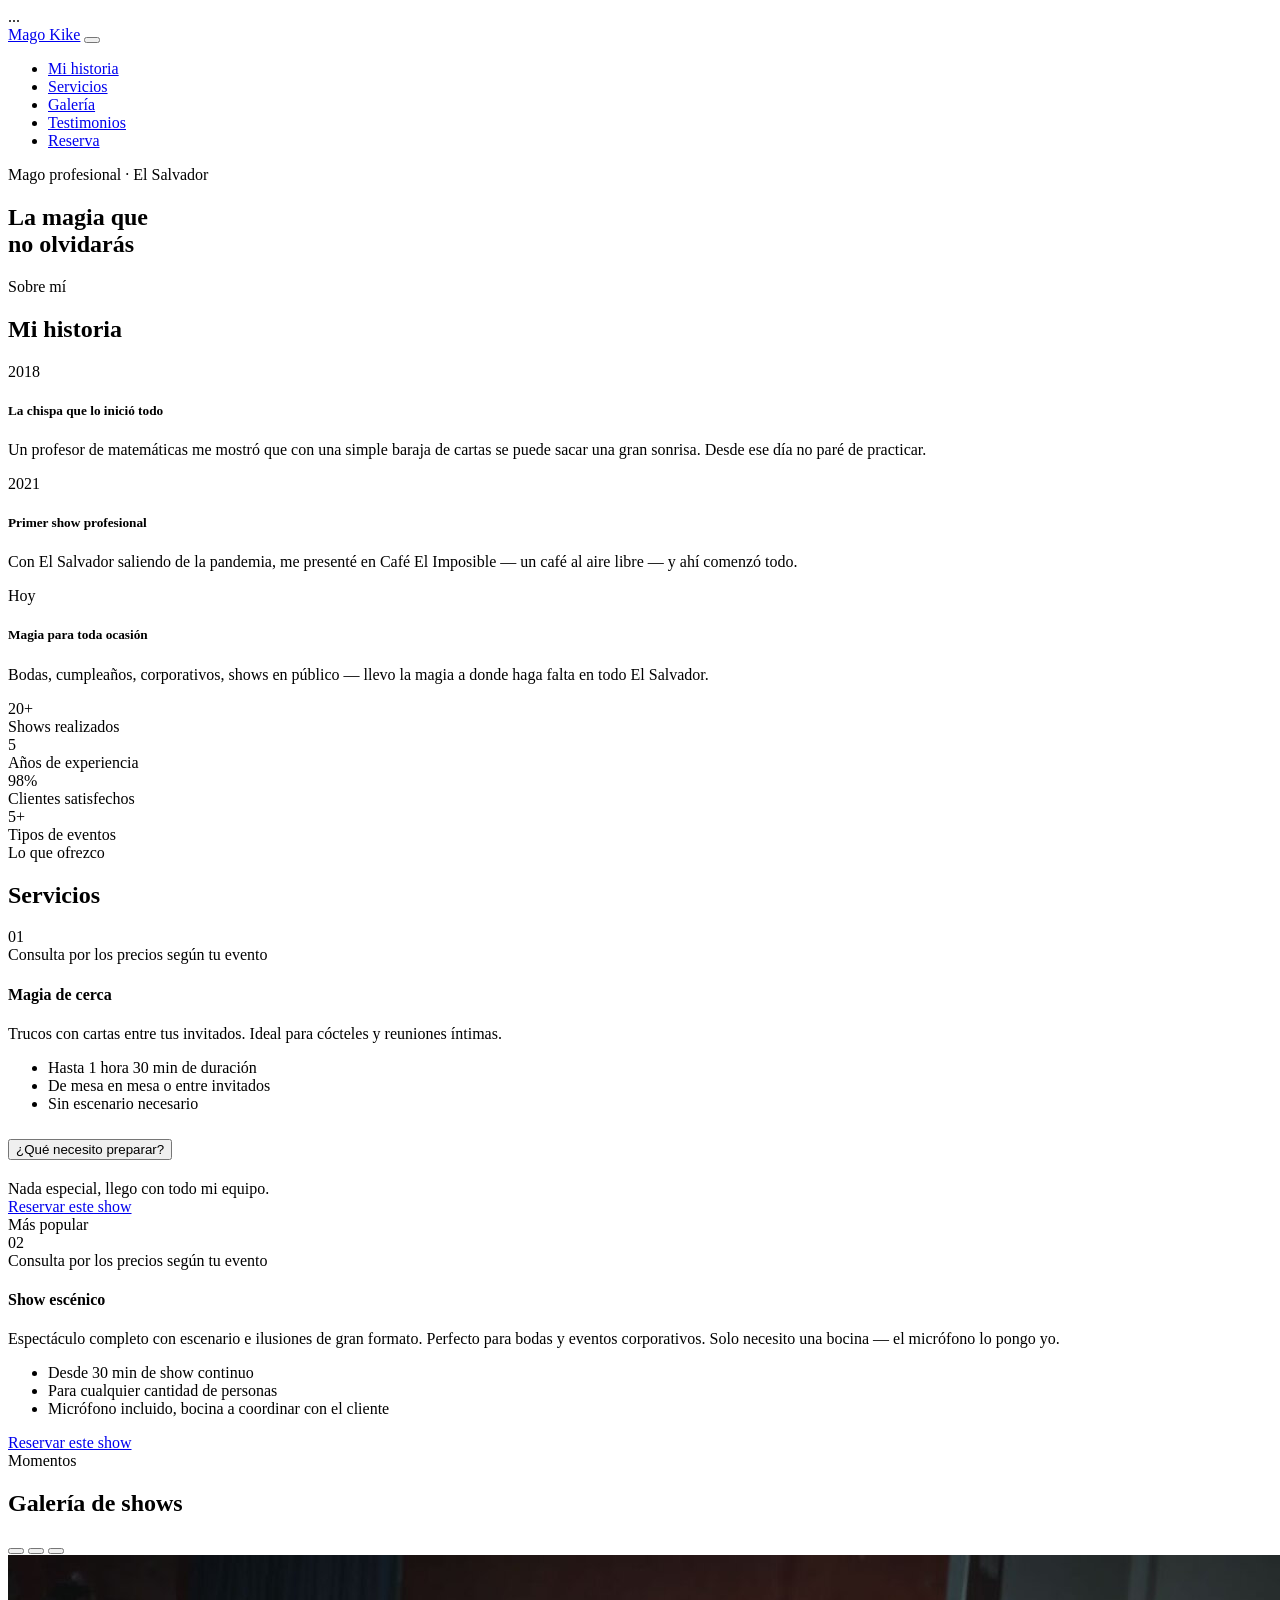
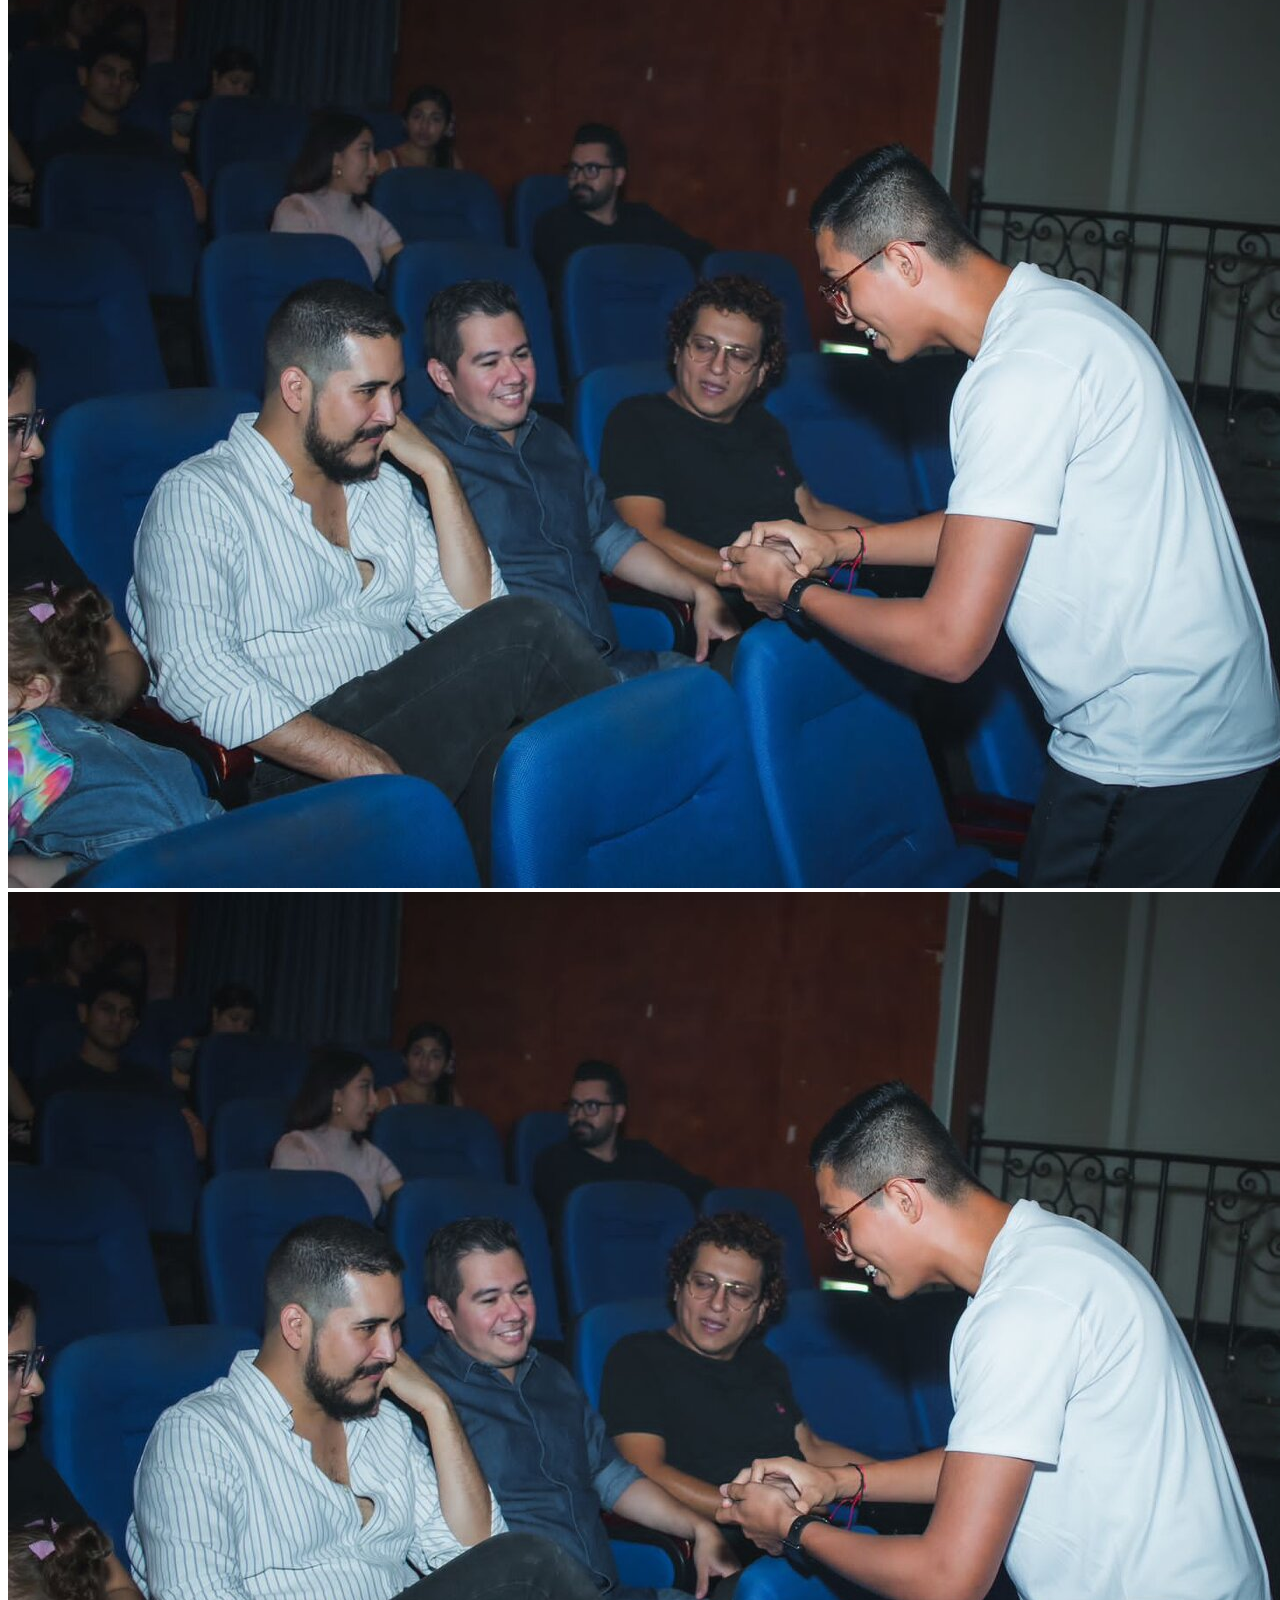
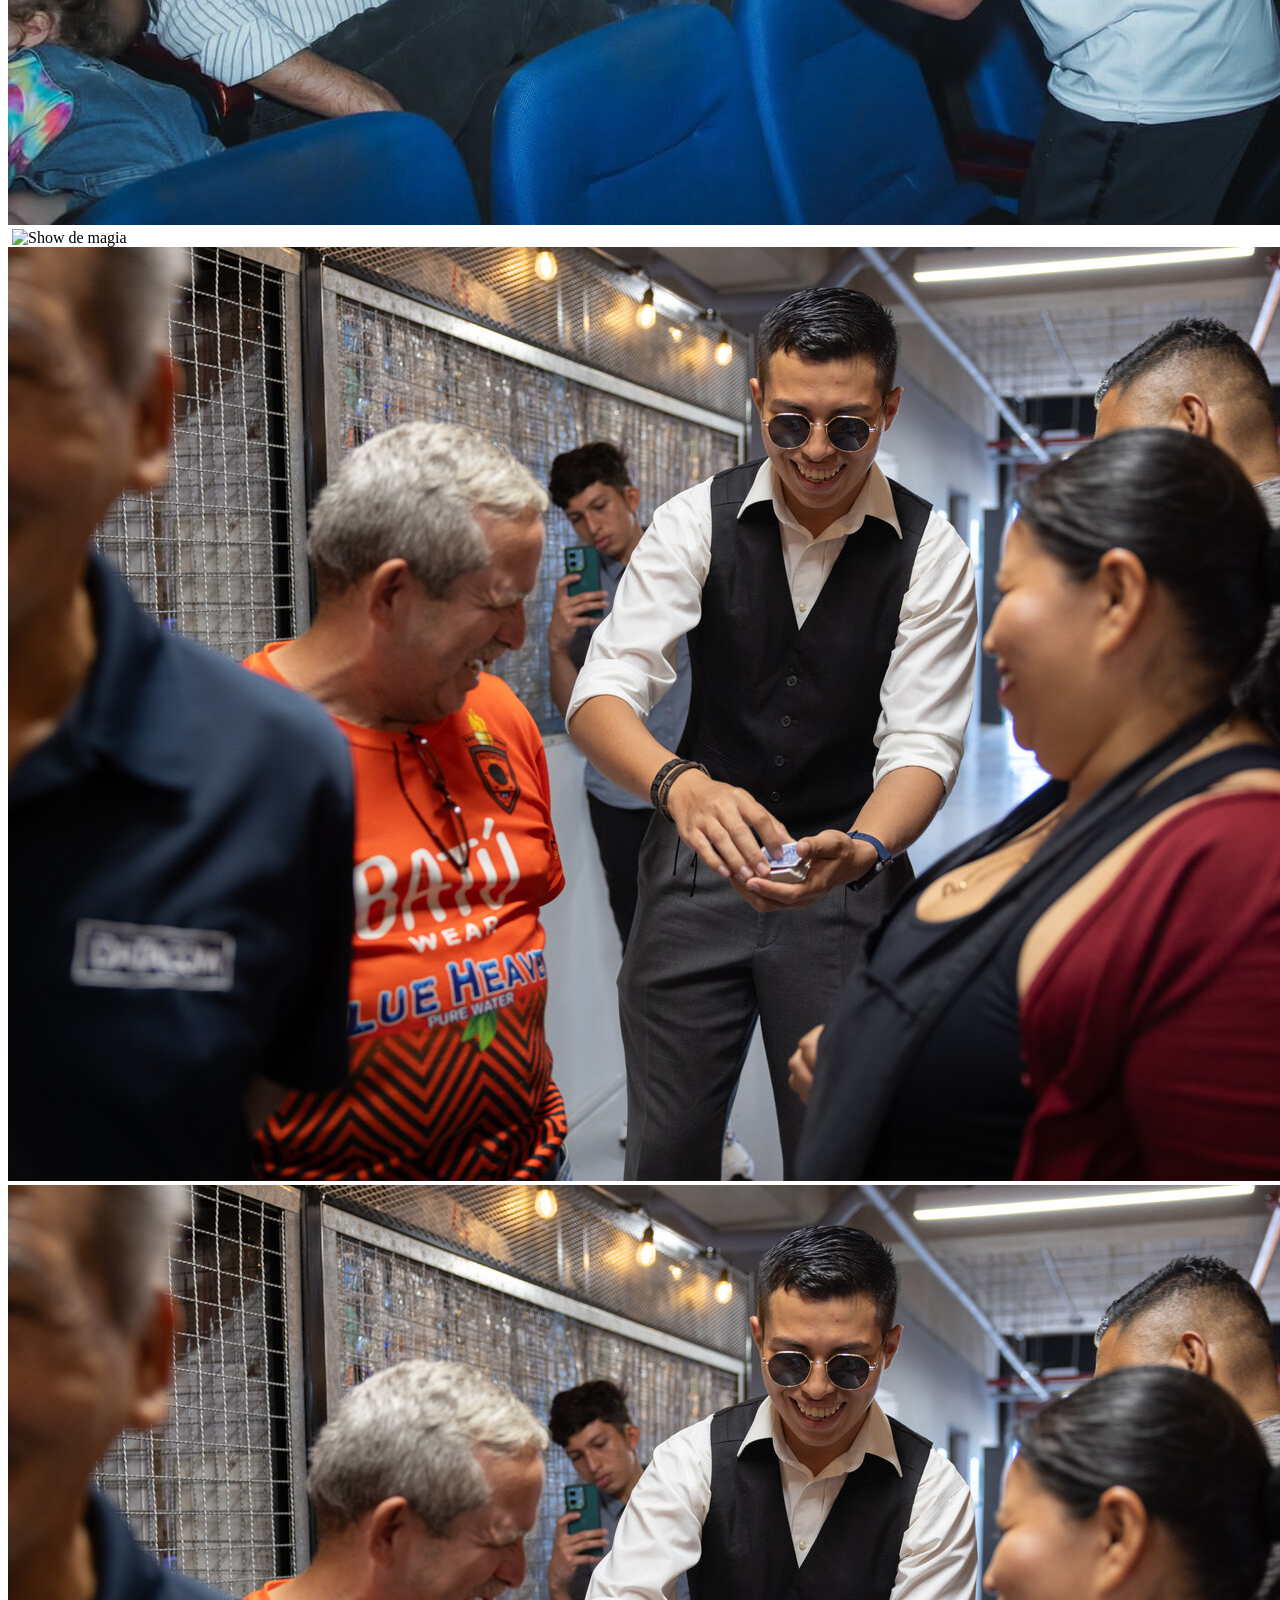
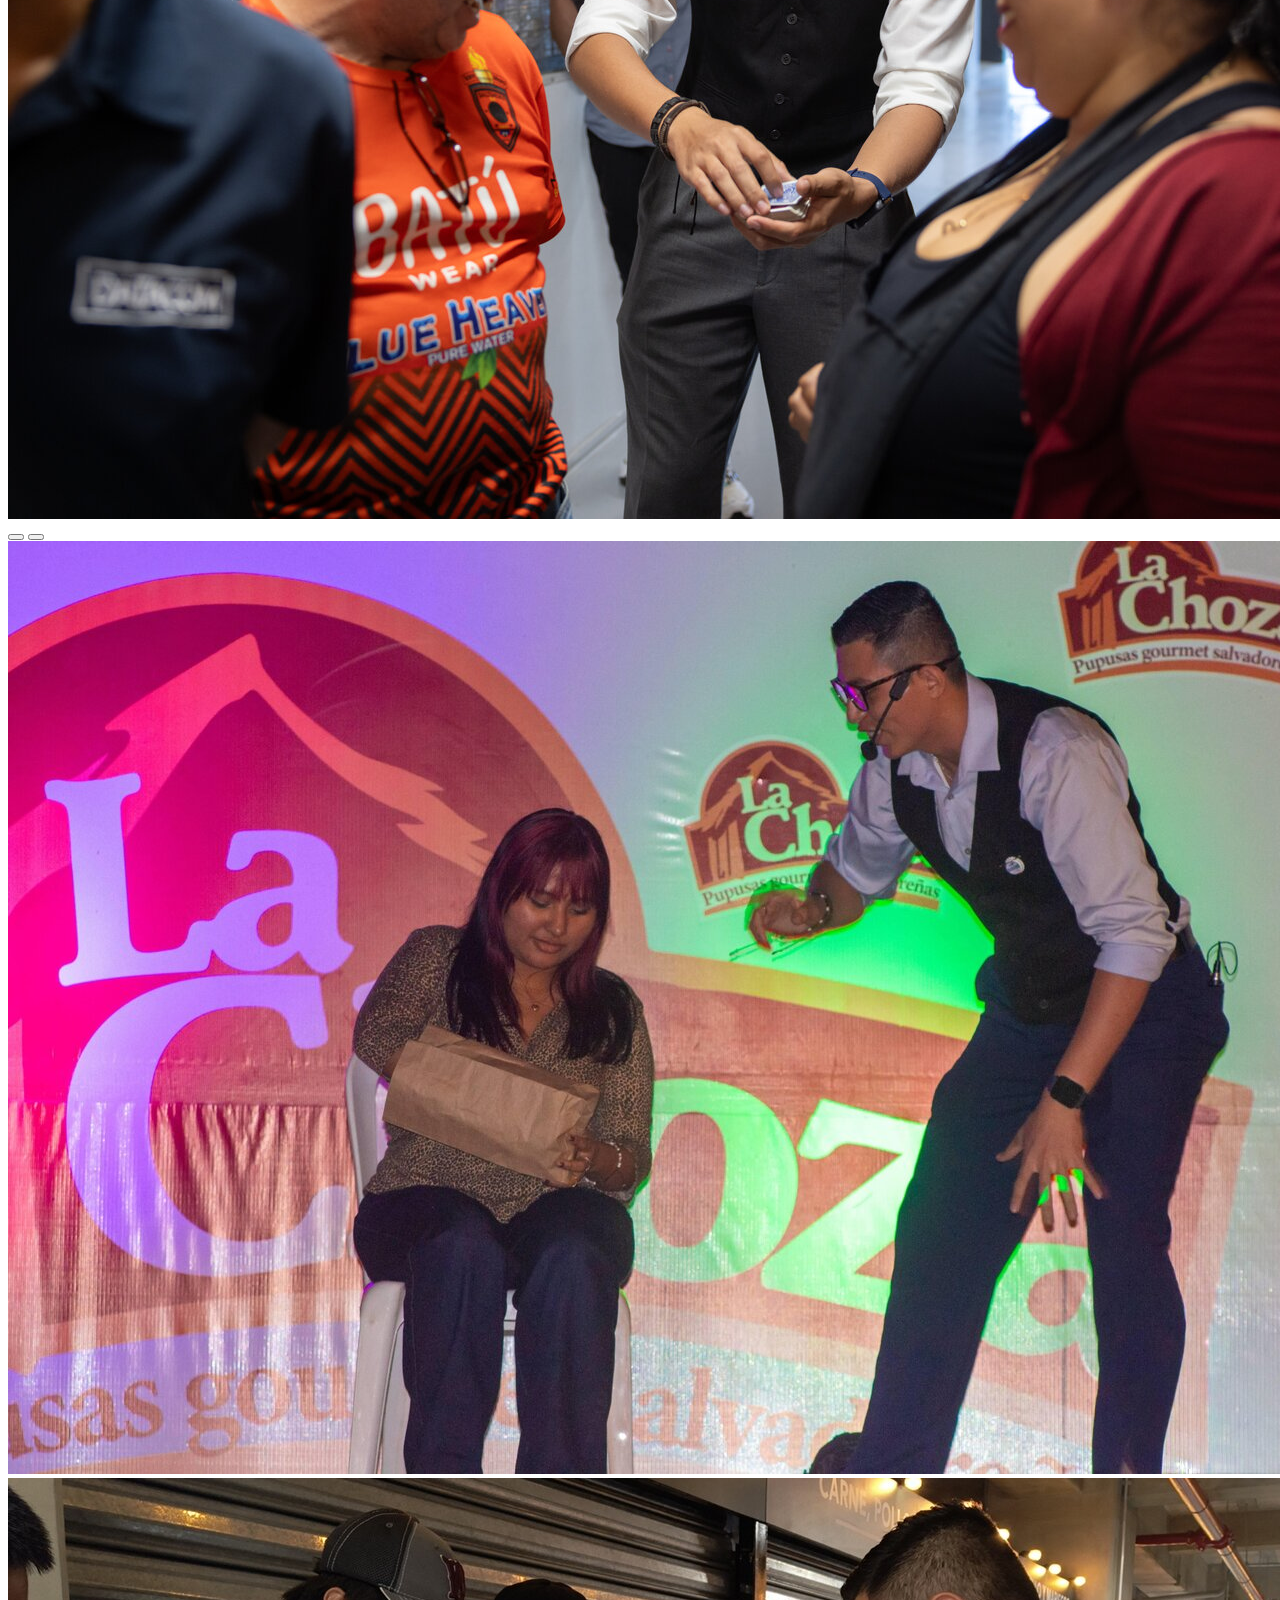
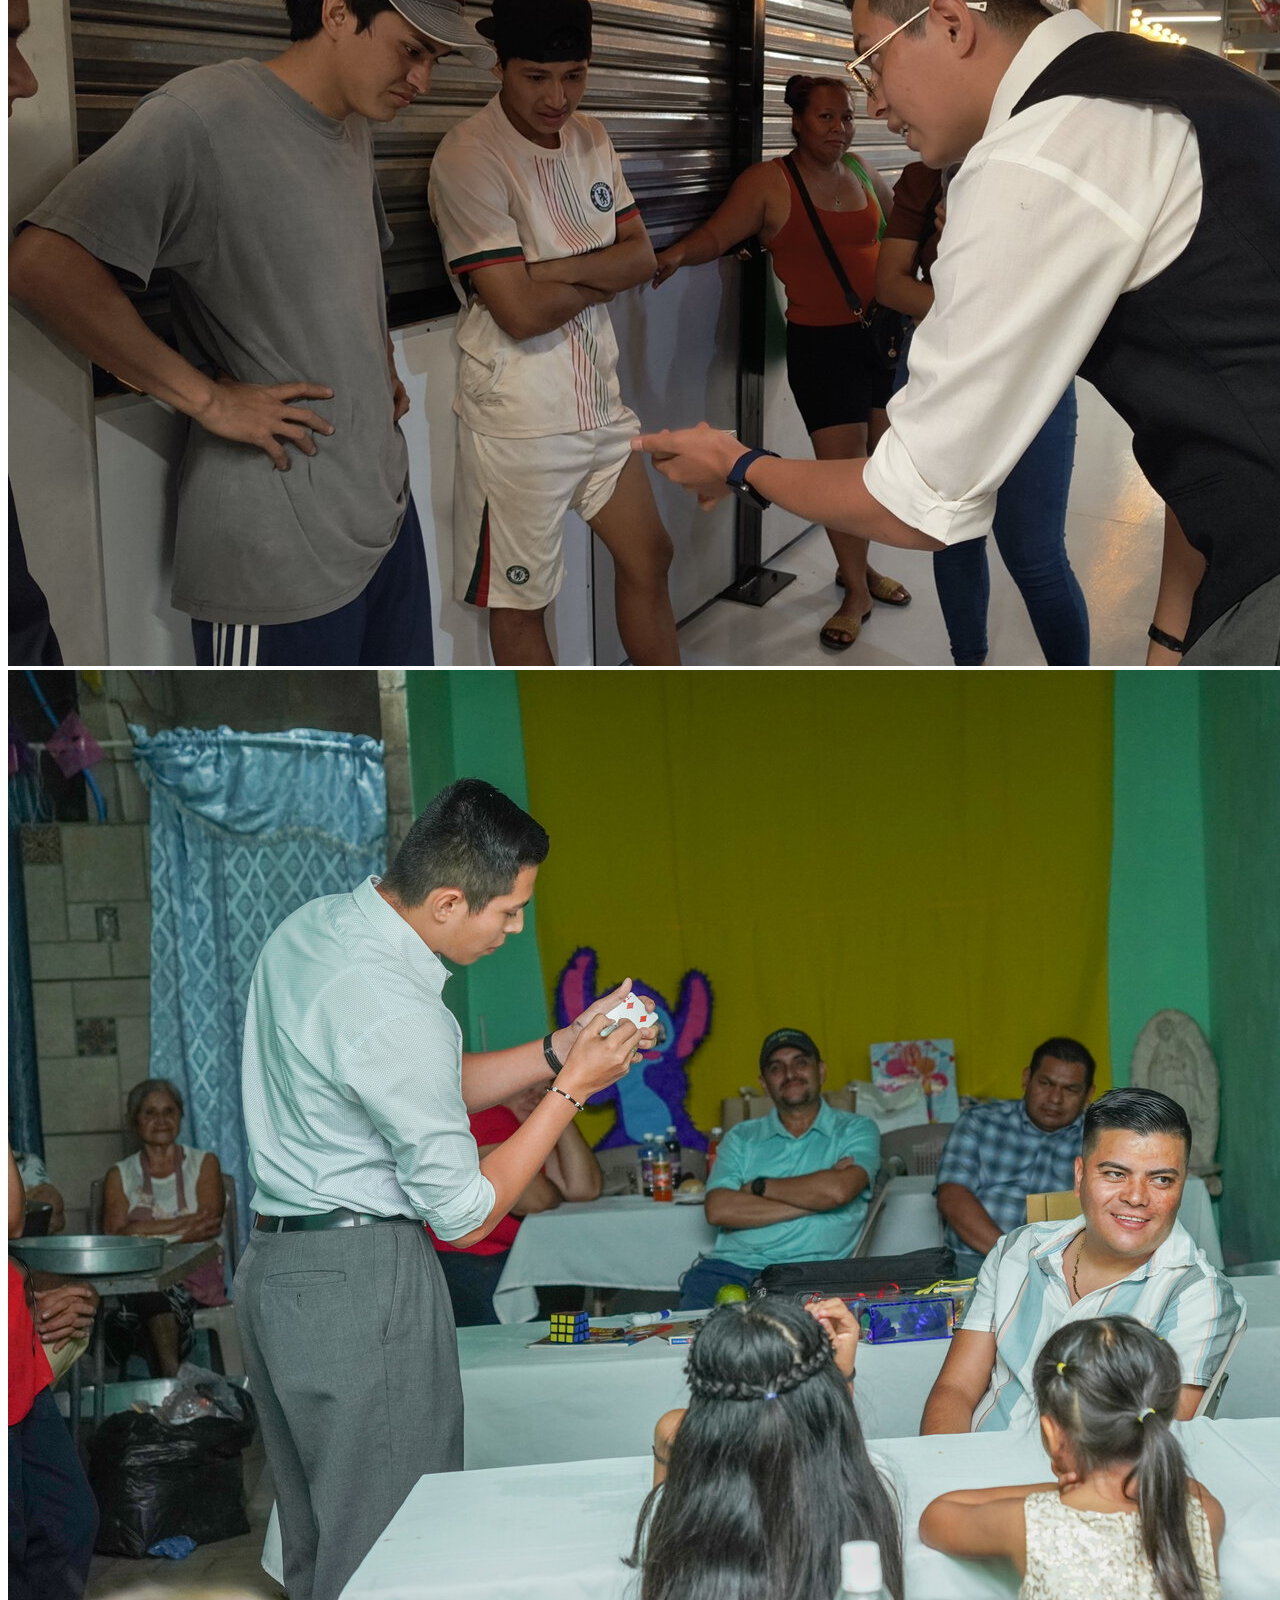
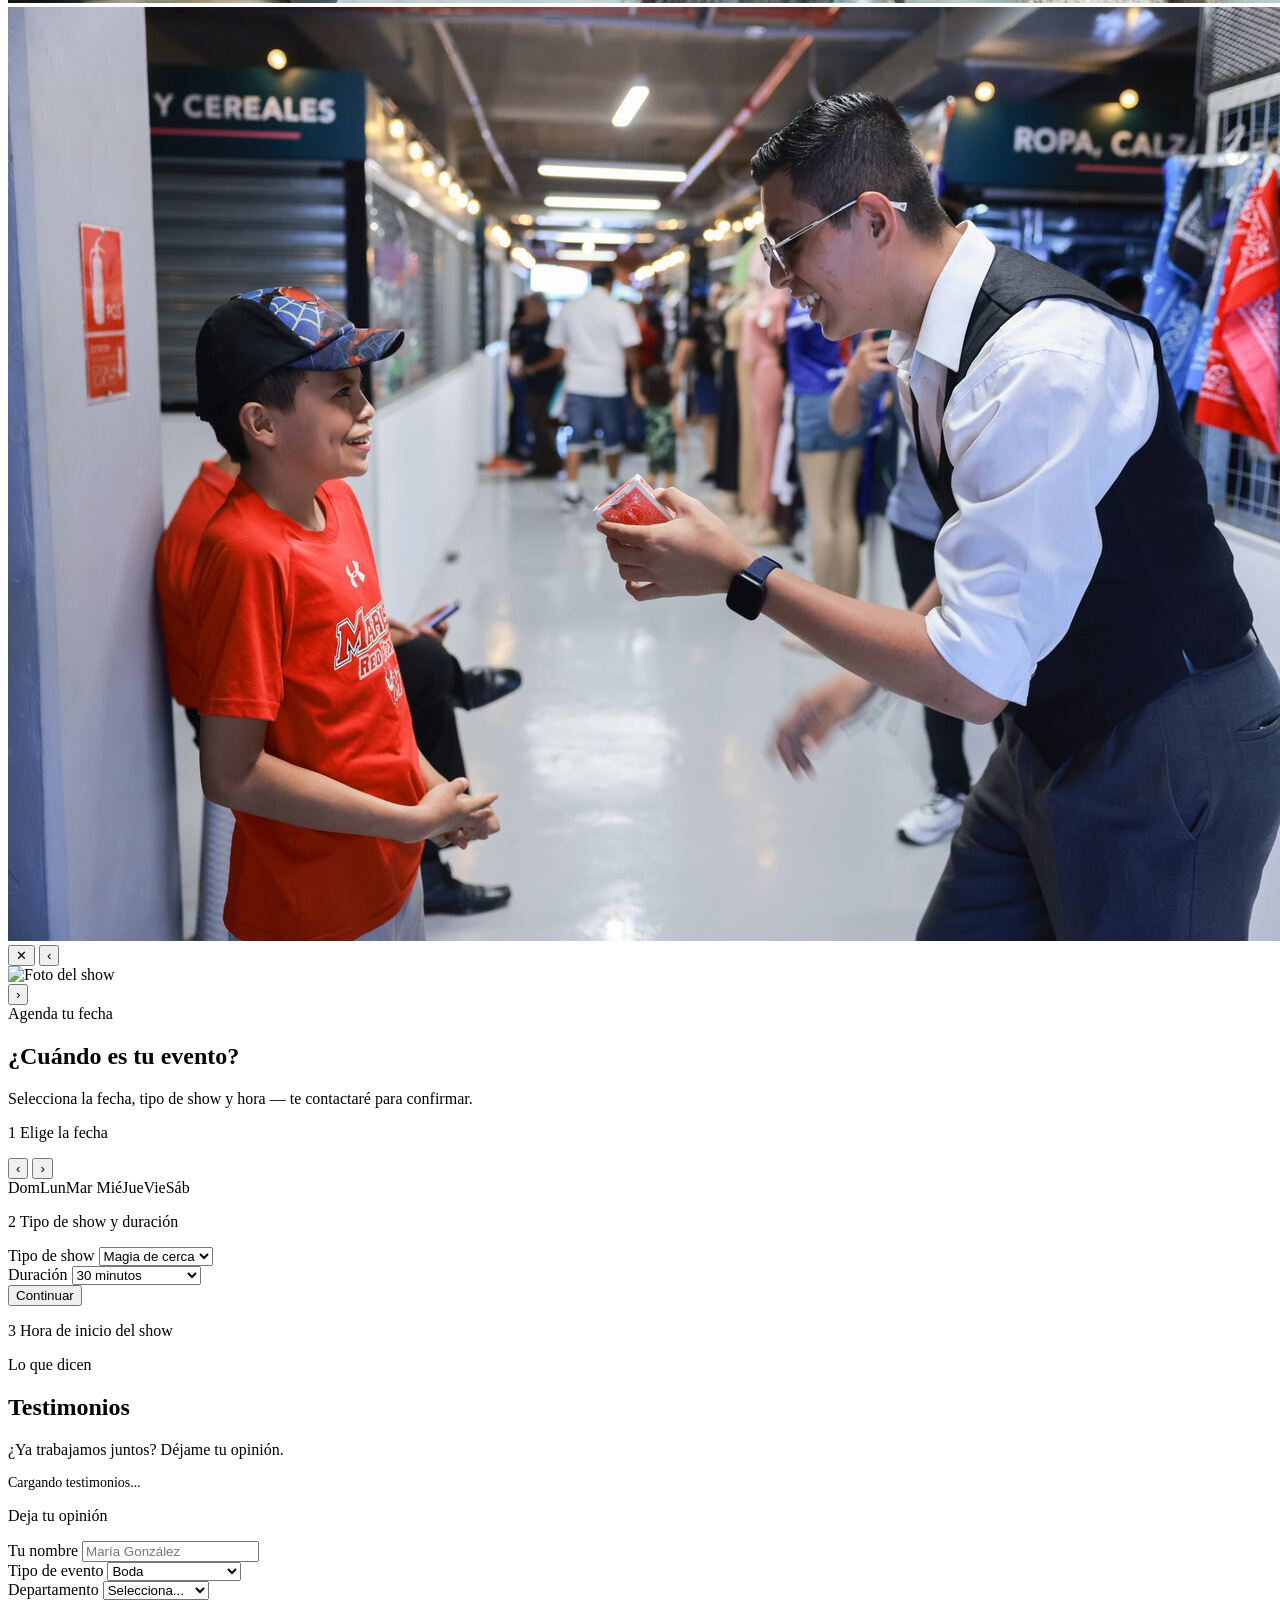
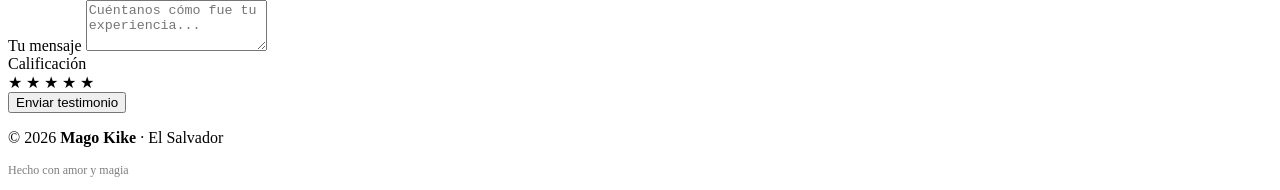
==== commit 76aade86: "Revise meta tags for Open Graph and Twitter Card Updated Open Graph and Twitter Card meta tags with " ====
--- a/index.html
+++ b/index.html
@@ -1,36 +1,26 @@
 <!DOCTYPE html>
 <html lang="es">
 <head>
-  <!-- Open Graph -->
-<meta property="og:type" content="website">
-<meta property="og:title" content="Mago Kike | Magia y espectáculos en Ahuachapán">
-<meta property="og:description" content="Reserva shows de magia profesional para tus eventos. Espectáculos únicos y memorables.">
-<meta property="og:image" content="https://area51kike.github.io/magokike/img/0M9A9808%281%29.jpg">
-<meta property="og:url" content="https://area51kike.github.io/magokike/">
-<meta property="og:locale" content="es_SV">
-
-<!-- Twitter Card -->
-<meta name="twitter:card" content="summary_large_image">
-<meta name="twitter:title" content="Mago Kike | Magia y espectáculos en Ahuachapán">
-<meta name="twitter:description" content="Reserva shows de magia profesional para tus eventos.">
-<meta name="twitter:image" content="https://area51kike.github.io/magokike/img/0M9A9808%281%29.jpg">
   <meta charset="UTF-8" />
   <meta name="viewport" content="width=device-width, initial-scale=1.0" />
   <title>Mago Kike — Magia en El Salvador</title>
 
-  <!-- Google Fonts -->
-  <link rel="preconnect" href="https://fonts.googleapis.com" />
-  <link rel="preconnect" href="https://fonts.gstatic.com" crossorigin />
-  <link href="https://fonts.googleapis.com/css2?family=Cormorant+Garamond:ital,wght@0,400;0,600;0,700;1,400&family=Jost:wght@300;400;500&display=swap" rel="stylesheet" />
-
-  <!-- Bootstrap 5 CSS -->
-  <link href="https://cdnjs.cloudflare.com/ajax/libs/bootstrap/5.3.2/css/bootstrap.min.css" rel="stylesheet" />
-
-  <!-- Bootstrap Icons -->
-  <link href="https://cdnjs.cloudflare.com/ajax/libs/bootstrap-icons/1.11.3/font/bootstrap-icons.min.css" rel="stylesheet" />
-
-  <!-- Estilos propios -->
-  <link rel="stylesheet" href="css/styles.css" />
+  <!-- Open Graph -->
+  <meta property="og:type" content="website">
+  <meta property="og:title" content="Mago Kike | Magia y espectáculos en Ahuachapán">
+  <meta property="og:description" content="Reserva shows de magia profesional para tus eventos. Espectáculos únicos y memorables.">
+  <meta property="og:image" content="https://area51kike.github.io/magokike/img/preview.jpg">
+  <meta property="og:url" content="https://area51kike.github.io/magokike/">
+  <meta property="og:locale" content="es_SV">
+
+  <!-- Twitter Card -->
+  <meta name="twitter:card" content="summary_large_image">
+  <meta name="twitter:title" content="Mago Kike | Magia y espectáculos en Ahuachapán">
+  <meta name="twitter:description" content="Reserva shows de magia profesional para tus eventos.">
+  <meta name="twitter:image" content="https://area51kike.github.io/magokike/img/preview.jpg">
+
+  <!-- resto de tus etiquetas (fonts, bootstrap, etc.) -->
+  ...
 </head>
 <body>
 
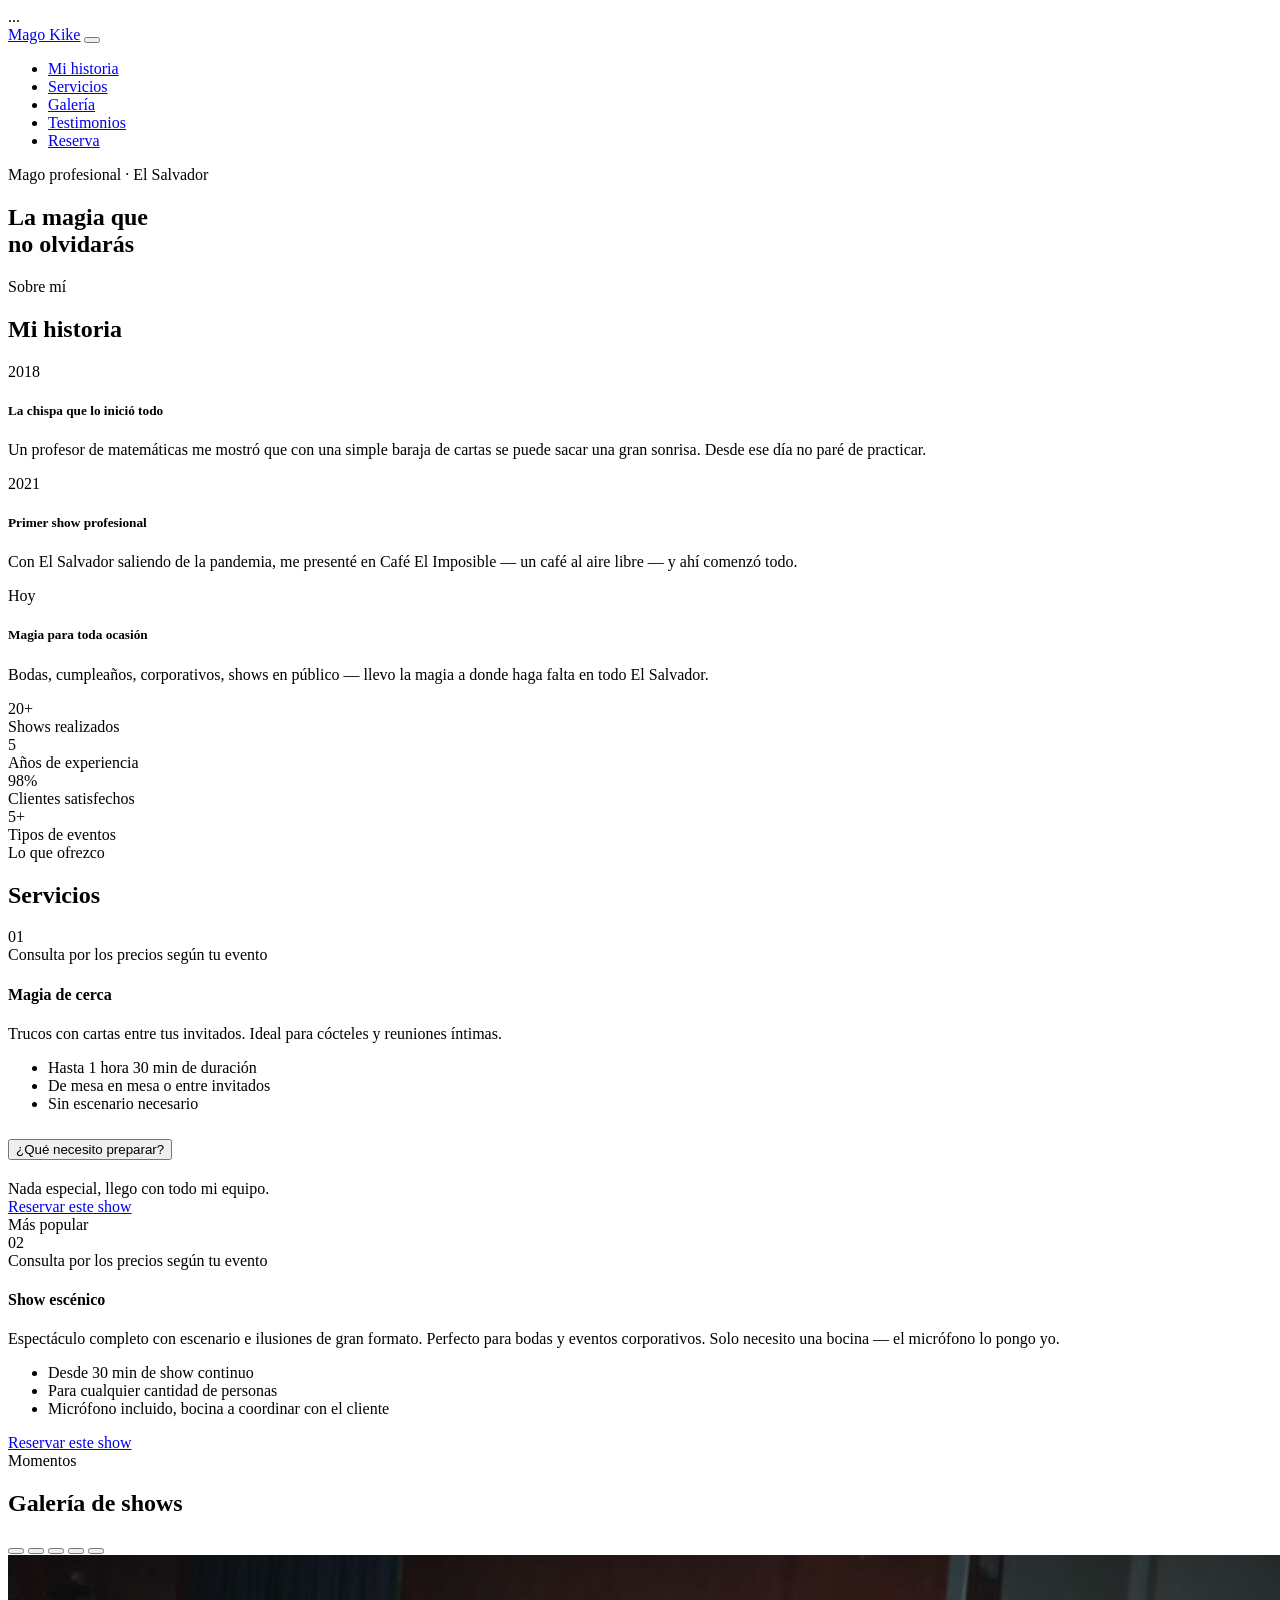
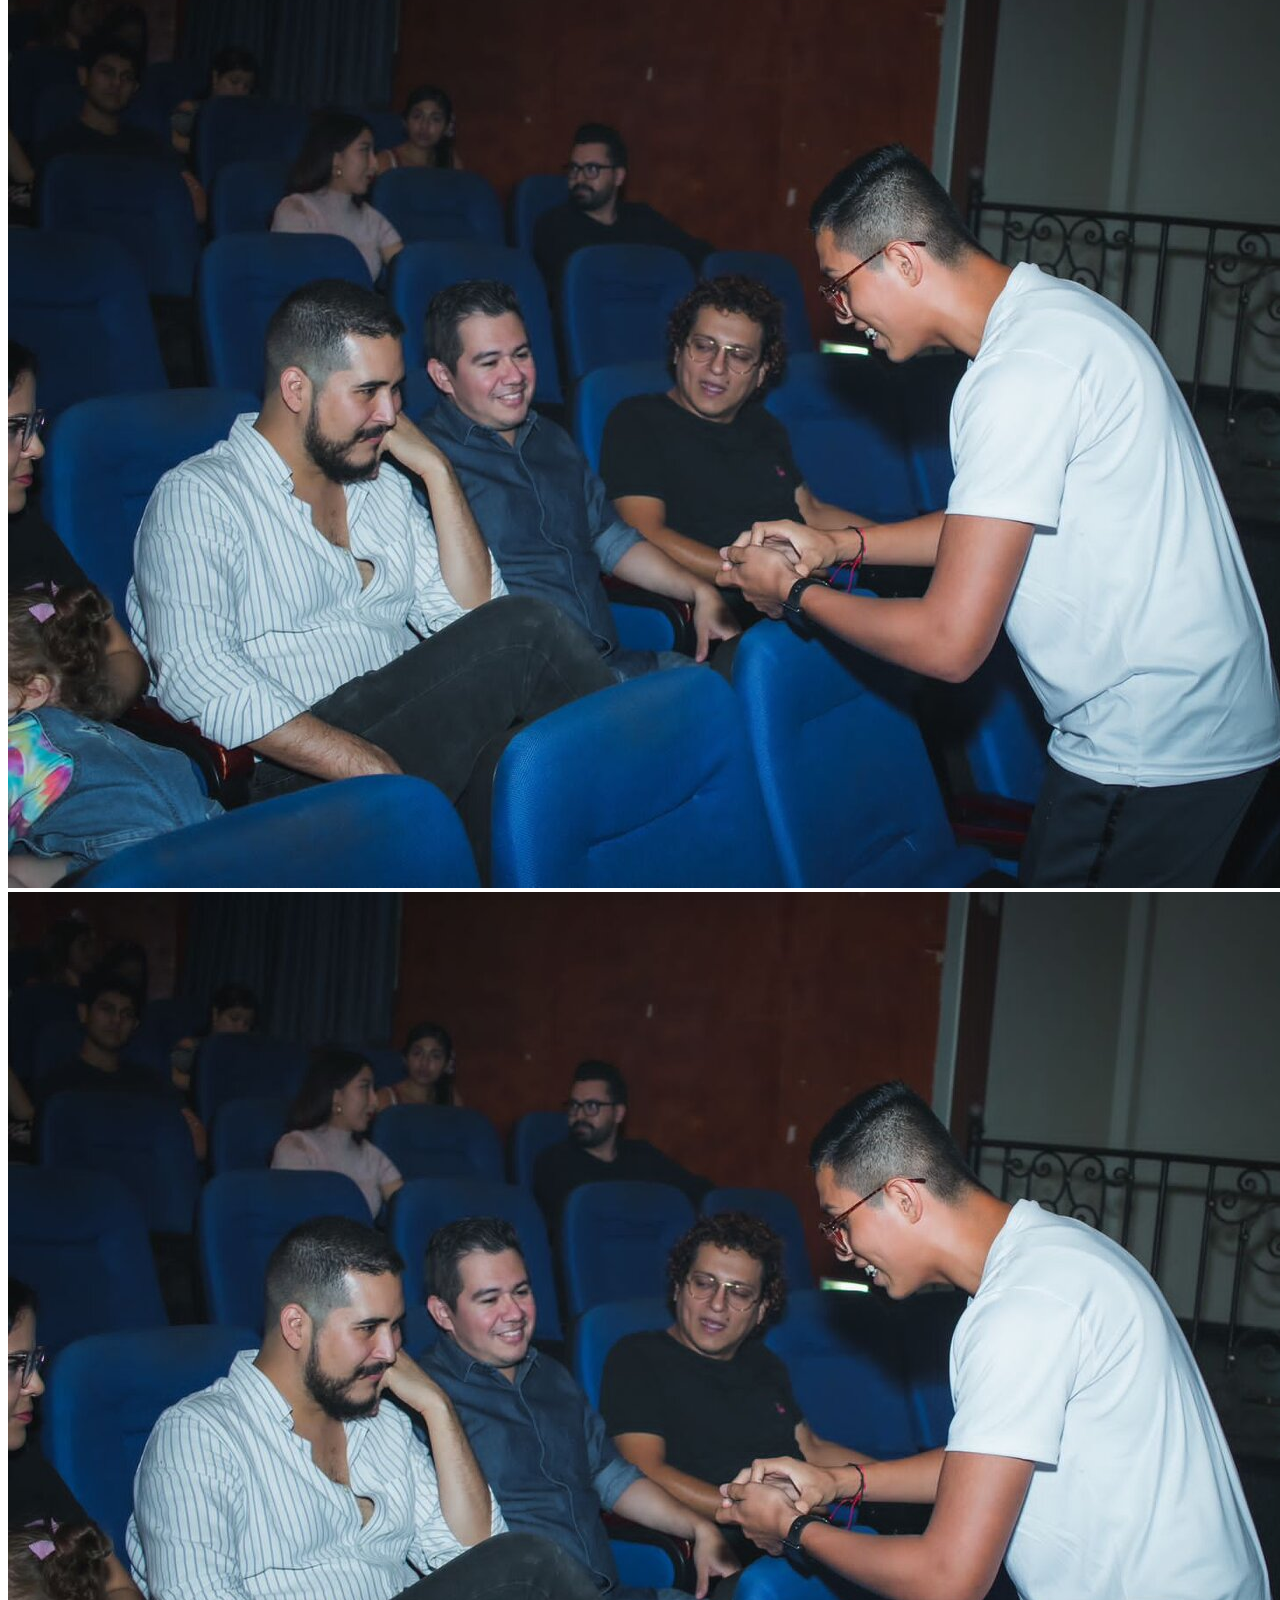
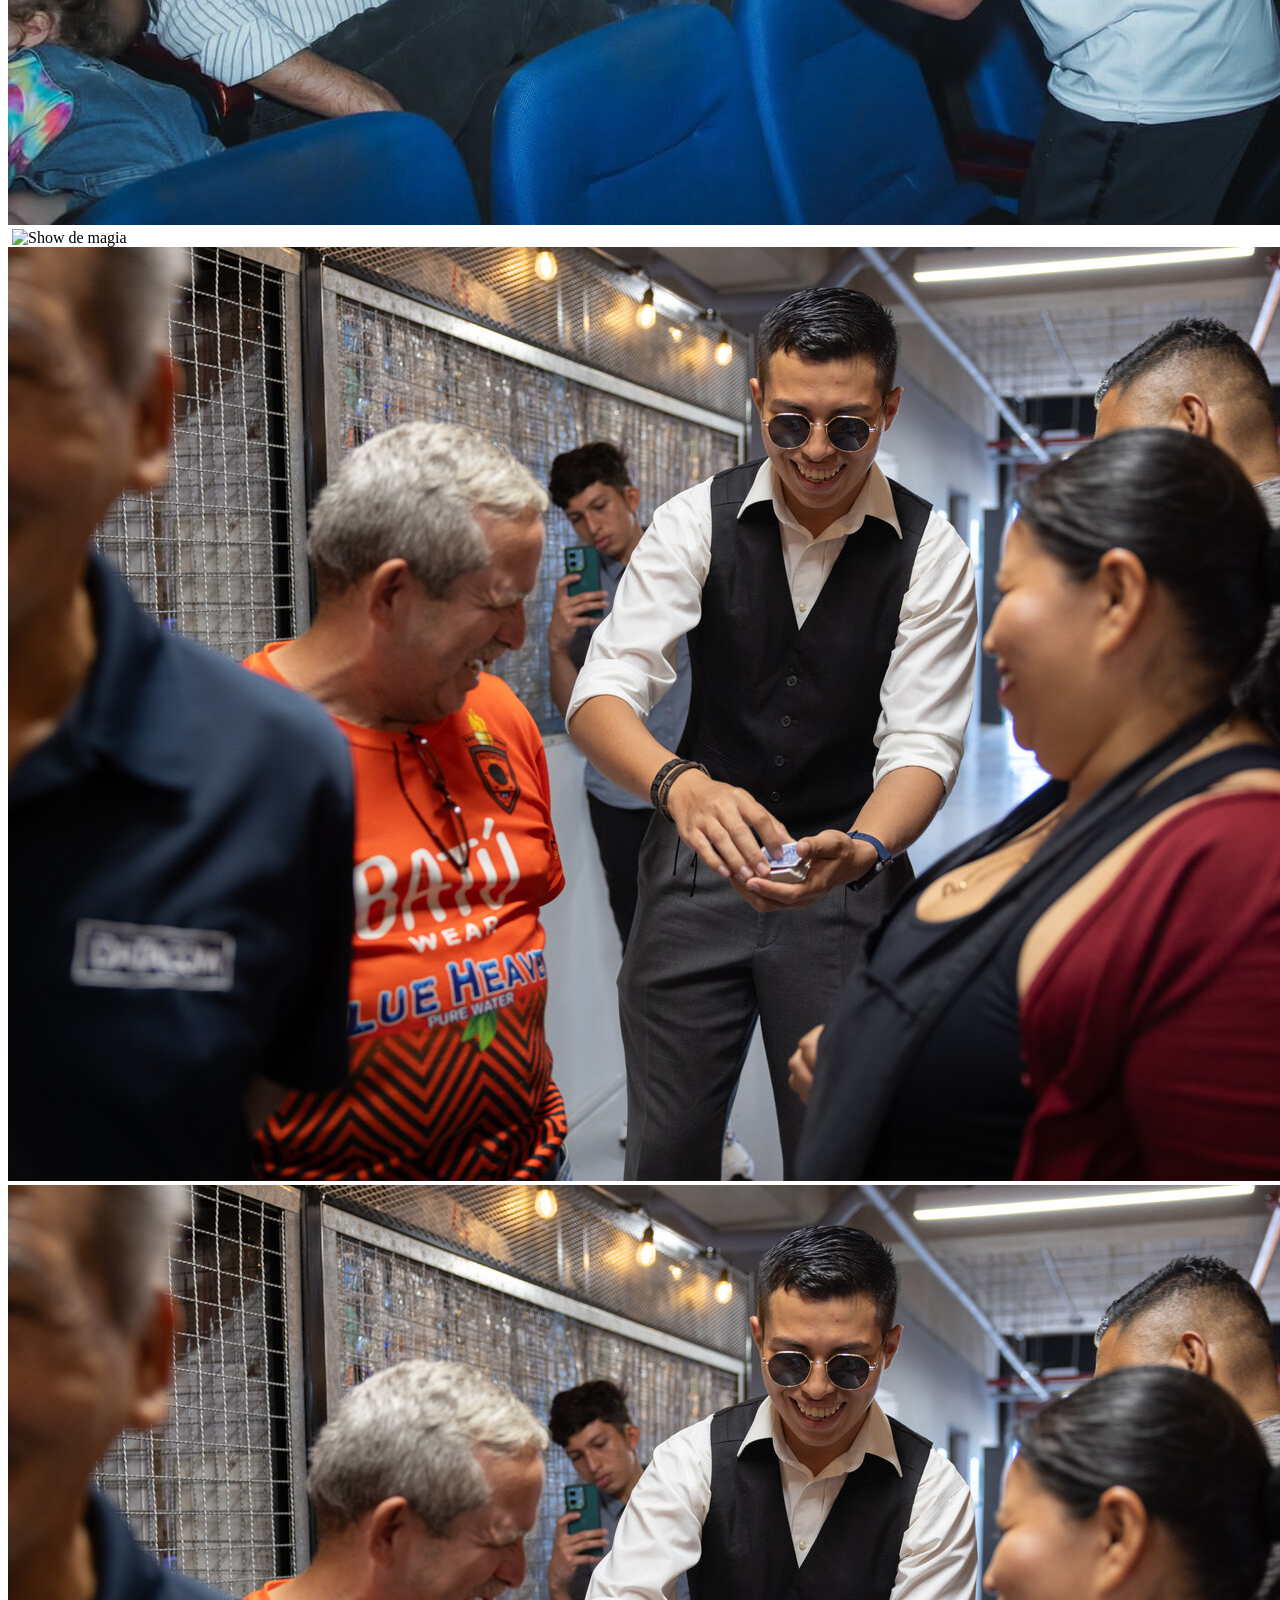
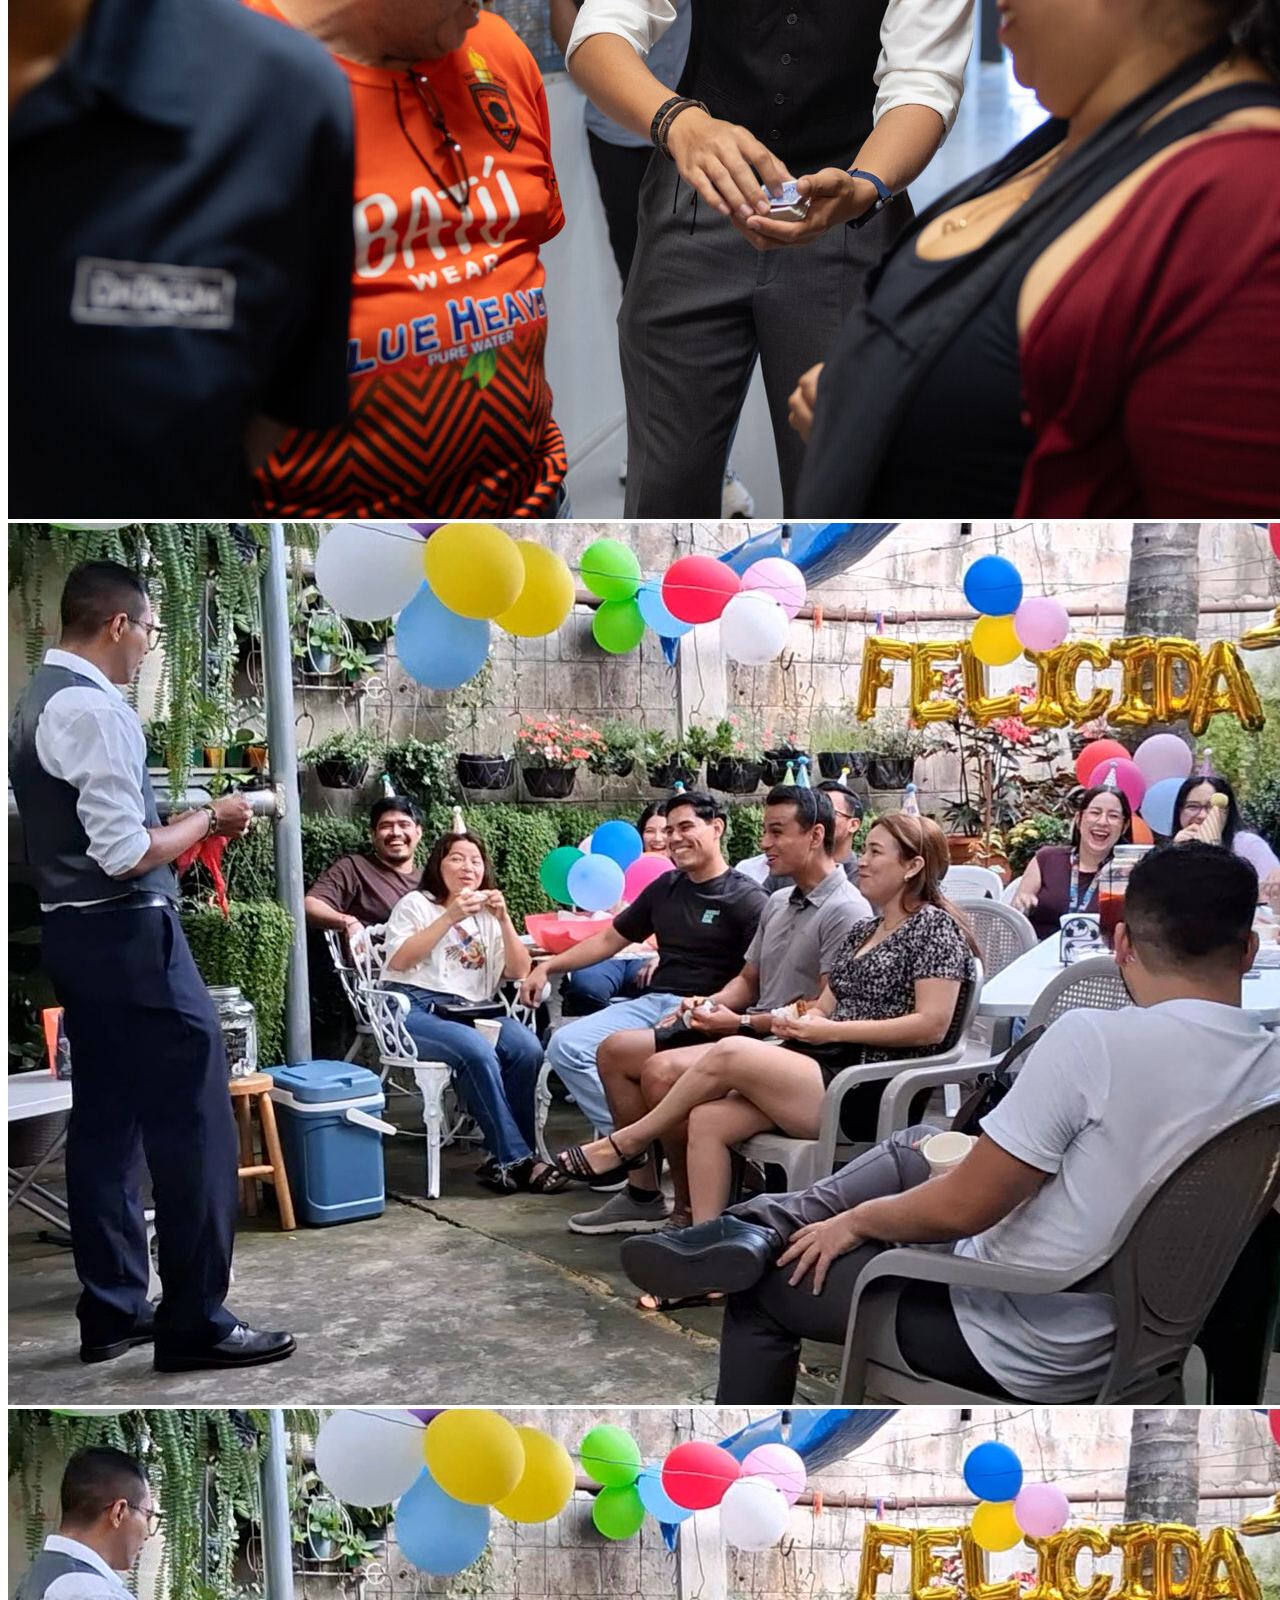
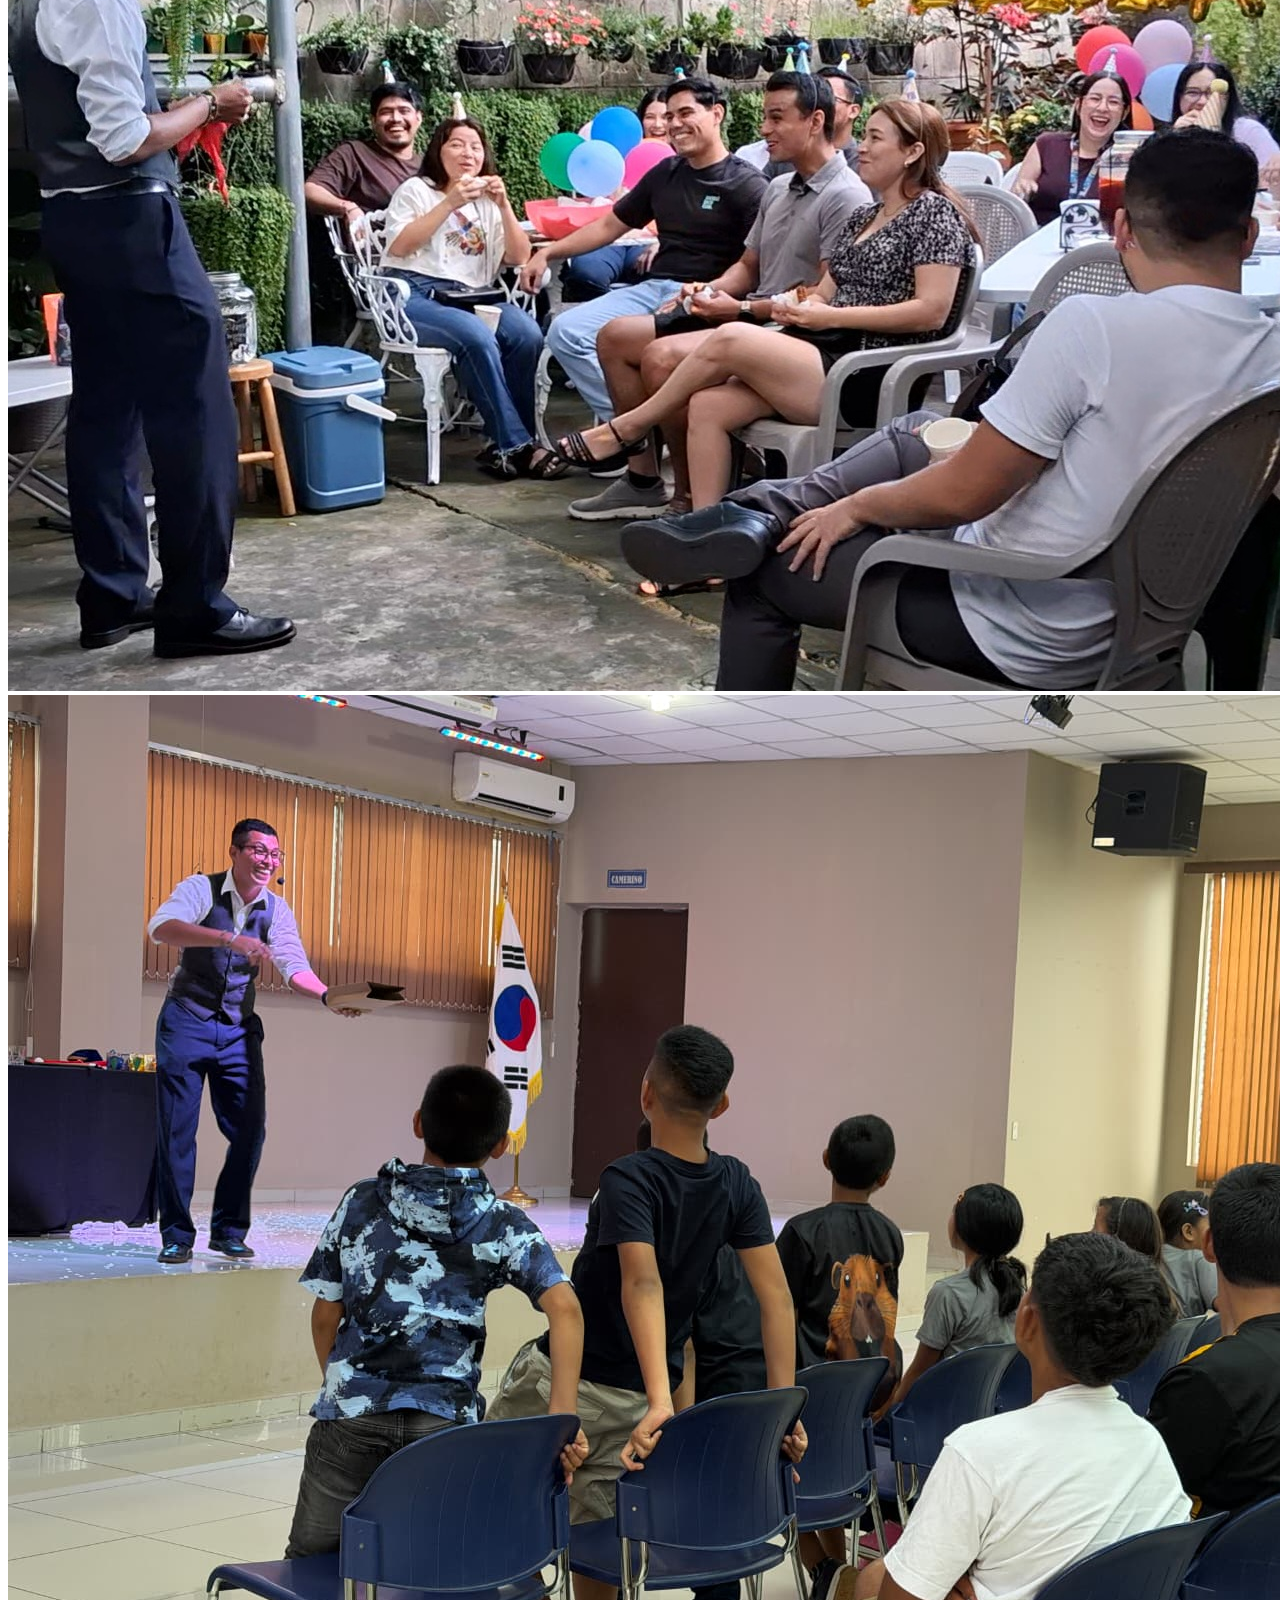
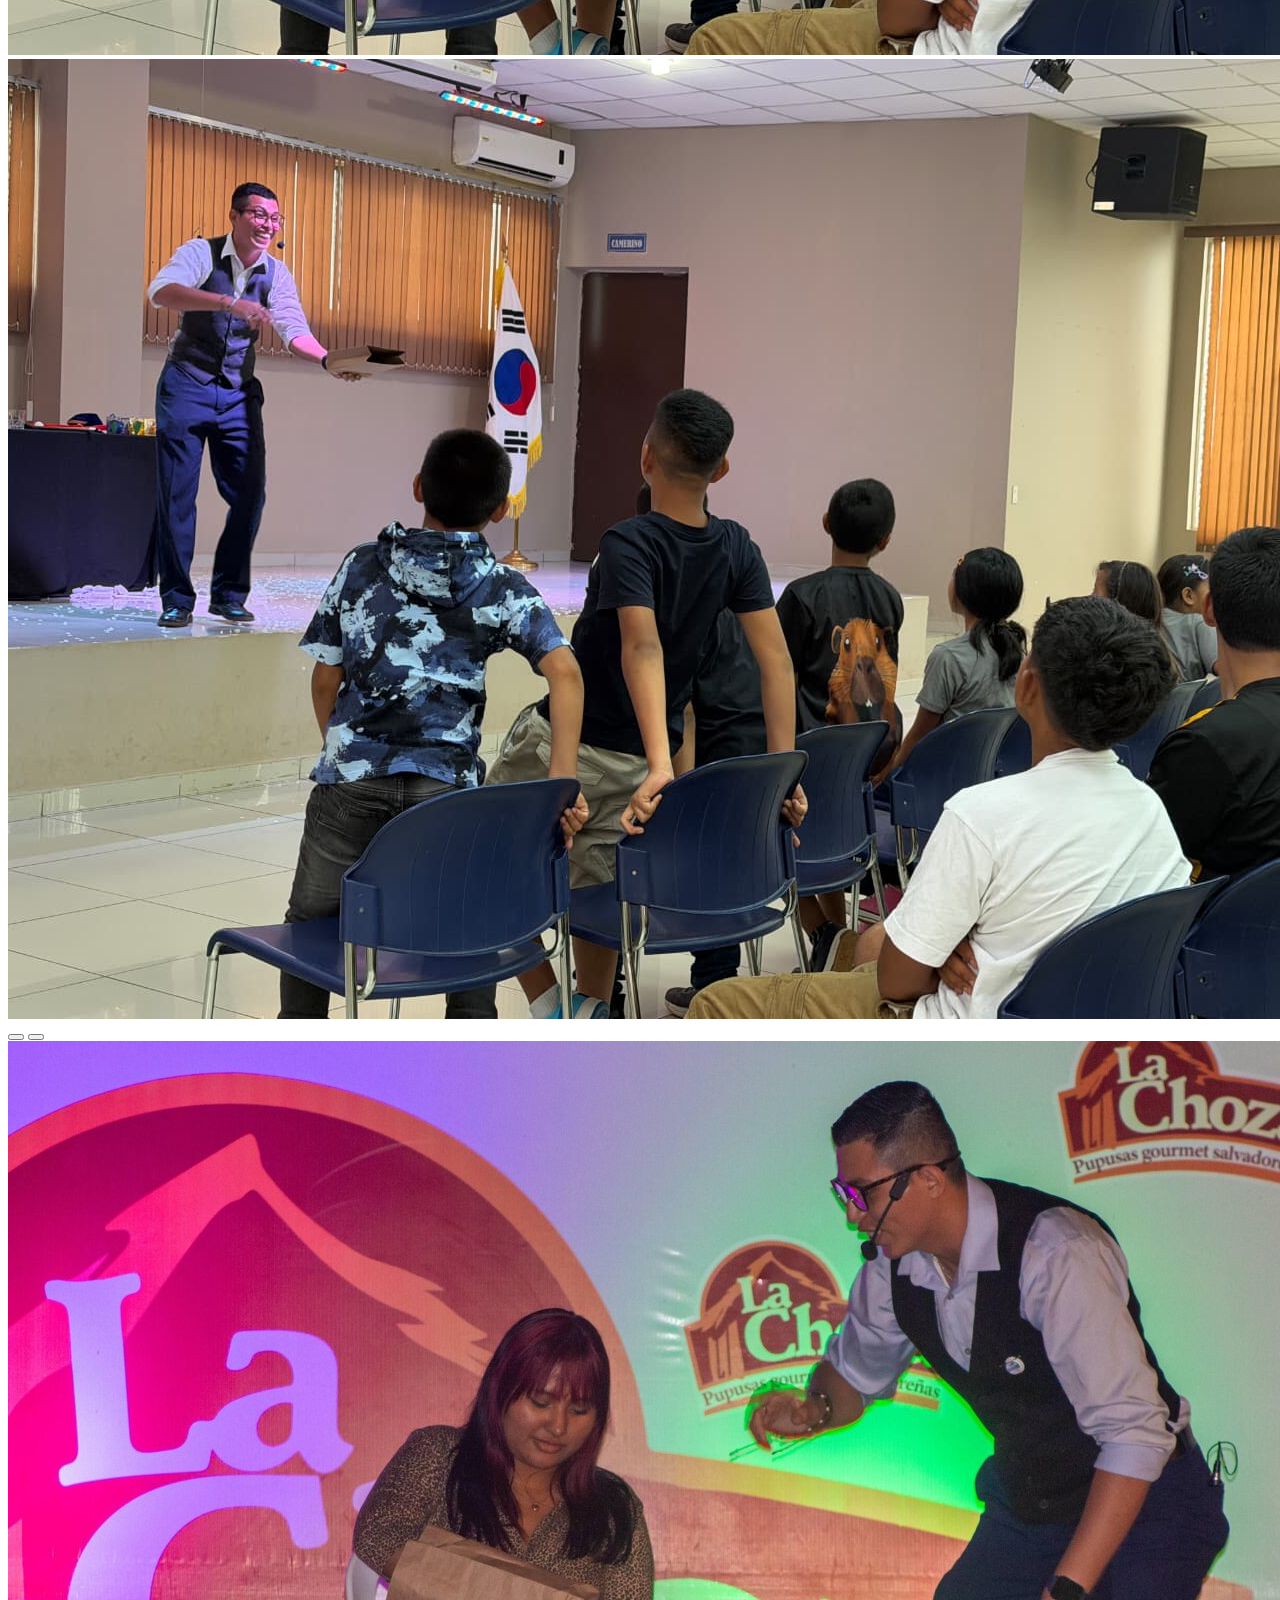
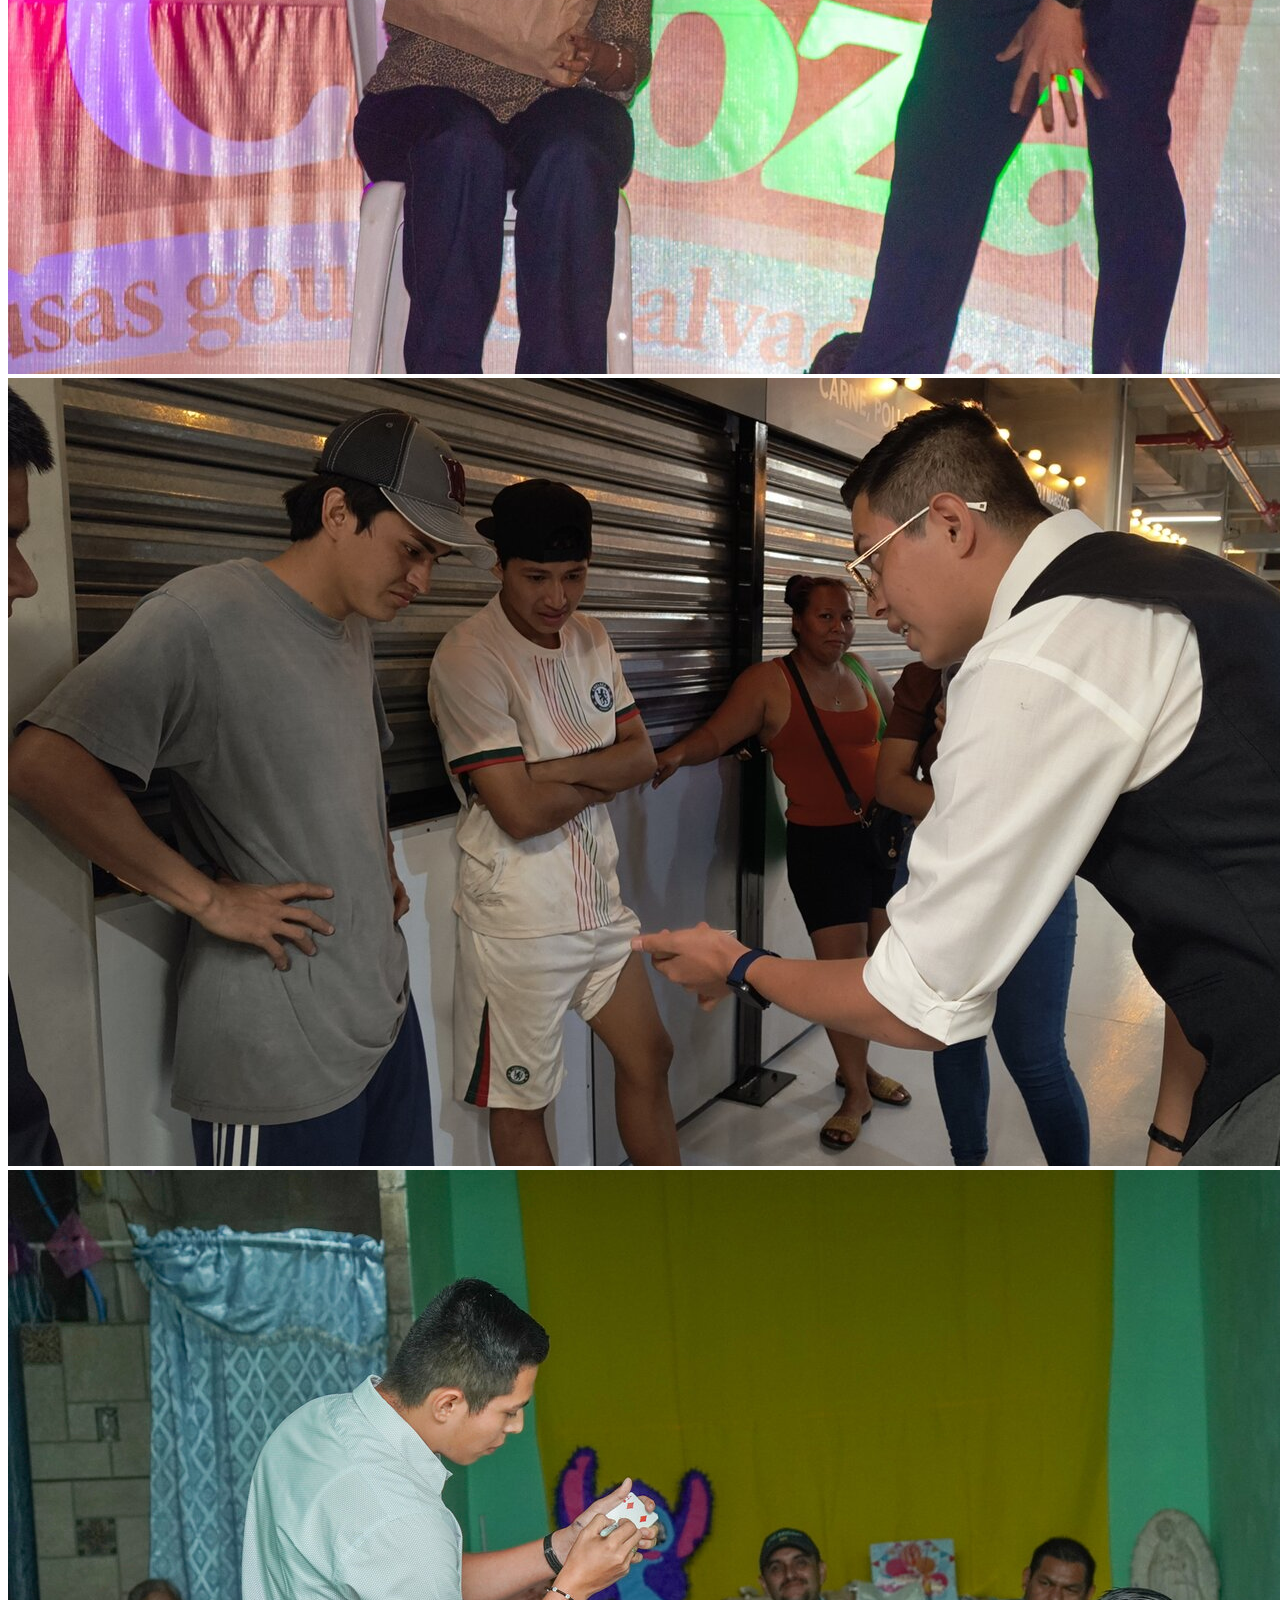
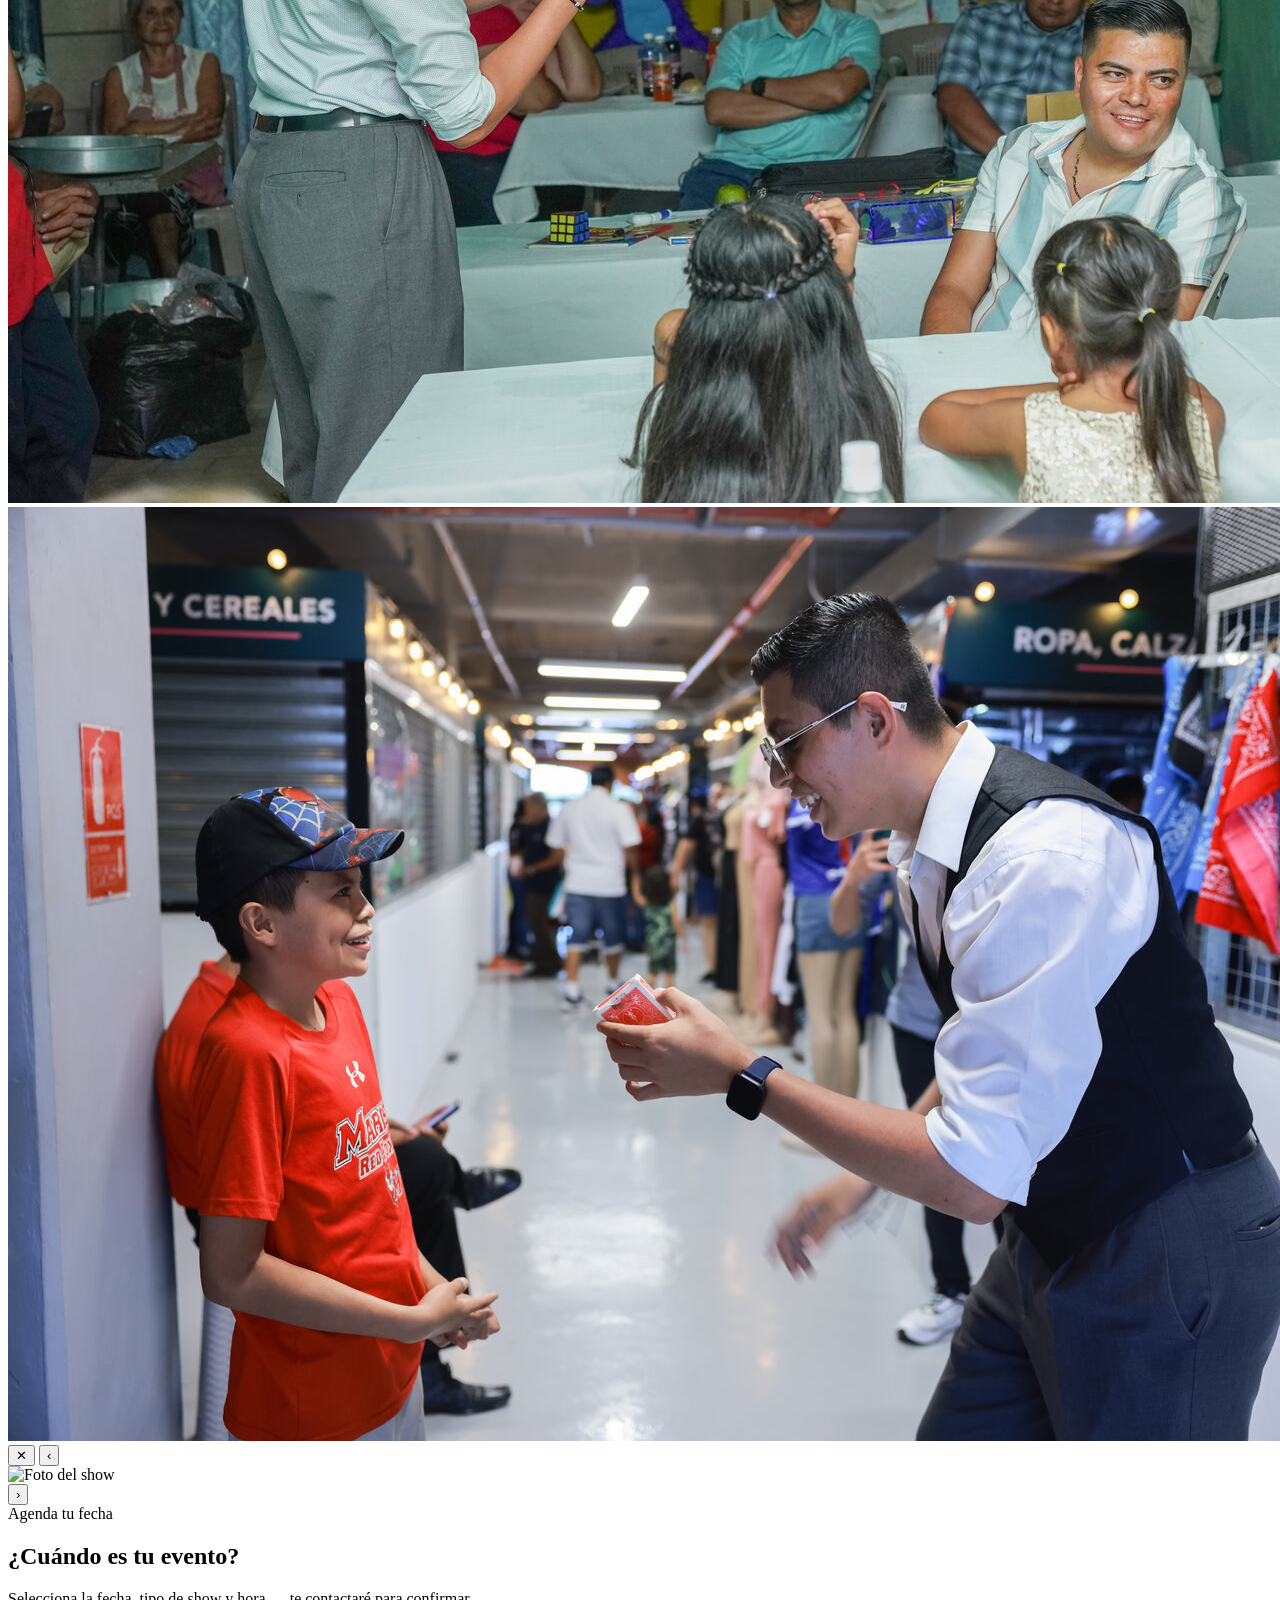
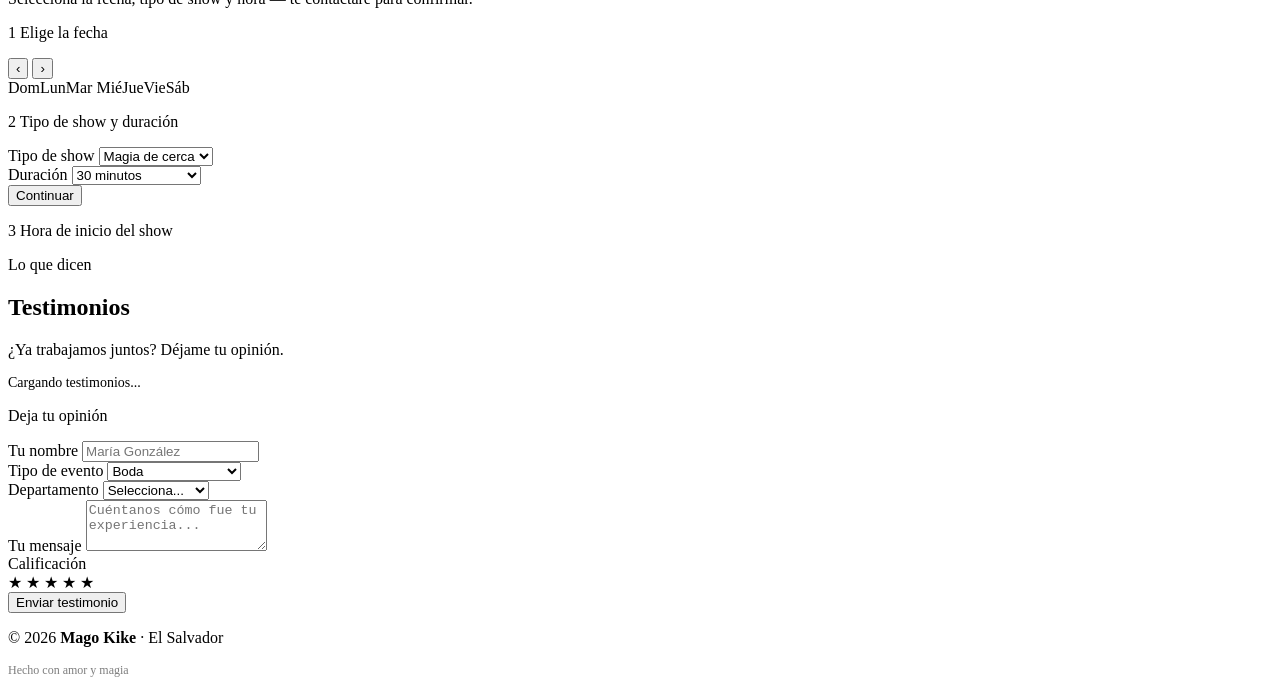
==== commit 8aa3d0e4: "Update index.html" ====
--- a/index.html
+++ b/index.html
@@ -198,6 +198,8 @@
           <button type="button" data-bs-target="#galeriaCarousel" data-bs-slide-to="0" class="active"></button>
           <button type="button" data-bs-target="#galeriaCarousel" data-bs-slide-to="1"></button>
           <button type="button" data-bs-target="#galeriaCarousel" data-bs-slide-to="2"></button>
+          <button type="button" data-bs-target="#galeriaCarousel" data-bs-slide-to="3"></button>
+          <button type="button" data-bs-target="#galeriaCarousel" data-bs-slide-to="4"></button>
         </div>
 
         <div class="carousel-inner mk-carousel-inner rounded-0">
@@ -221,6 +223,17 @@
           </div>
 
         </div>
+        <!-- Slide 4 -->
+<div class="carousel-item">
+  <img src="img/karina-show.jpg" class="mk-carousel-bg" alt="">
+  <img src="img/karina-show.jpg" class="d-block w-100 mk-carousel-img" data-lightbox alt="Show de magia">
+</div>
+
+<!-- Slide 5 -->
+<div class="carousel-item">
+  <img src="img/koica-show.jpg" class="mk-carousel-bg" alt="">
+  <img src="img/koica-show.jpg" class="d-block w-100 mk-carousel-img" data-lightbox alt="Show de magia">
+</div>
 
         <button class="carousel-control-prev mk-carousel-ctrl" type="button" data-bs-target="#galeriaCarousel" data-bs-slide="prev">
           <span class="carousel-control-prev-icon"></span>
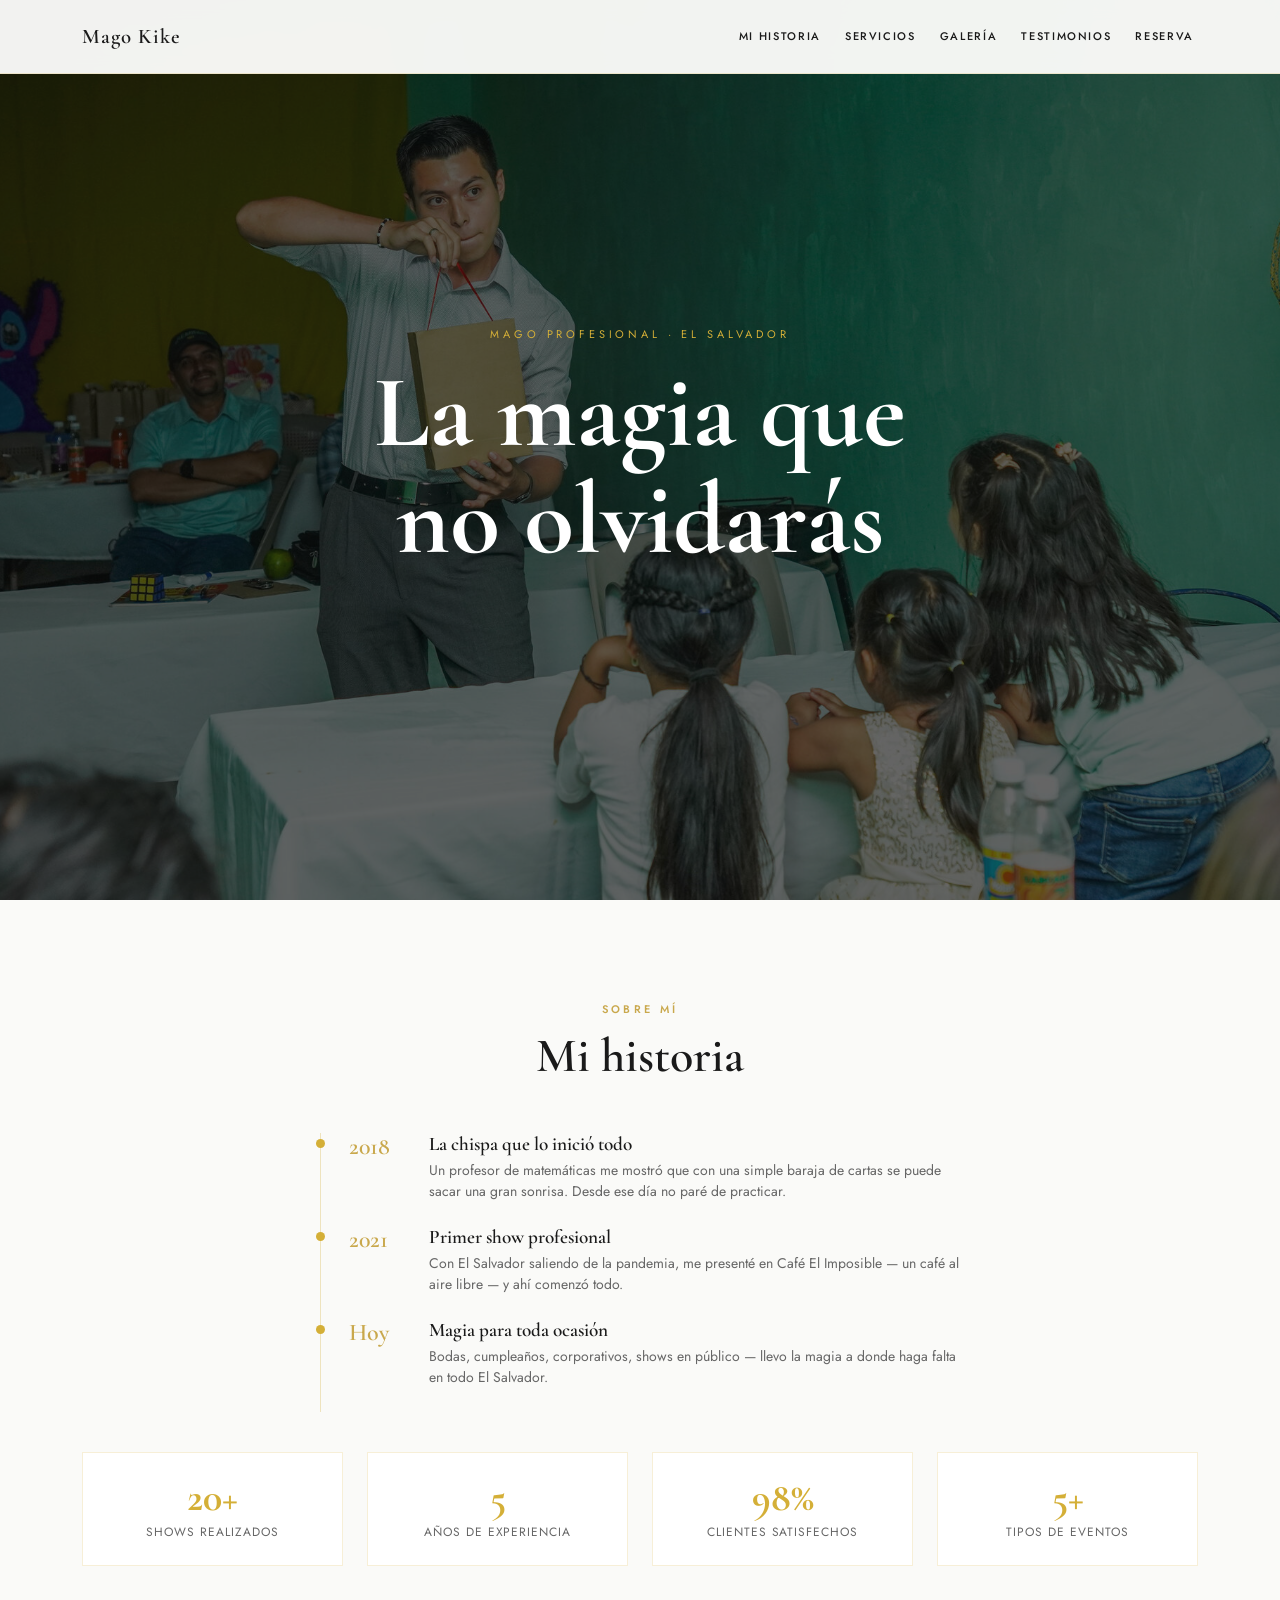
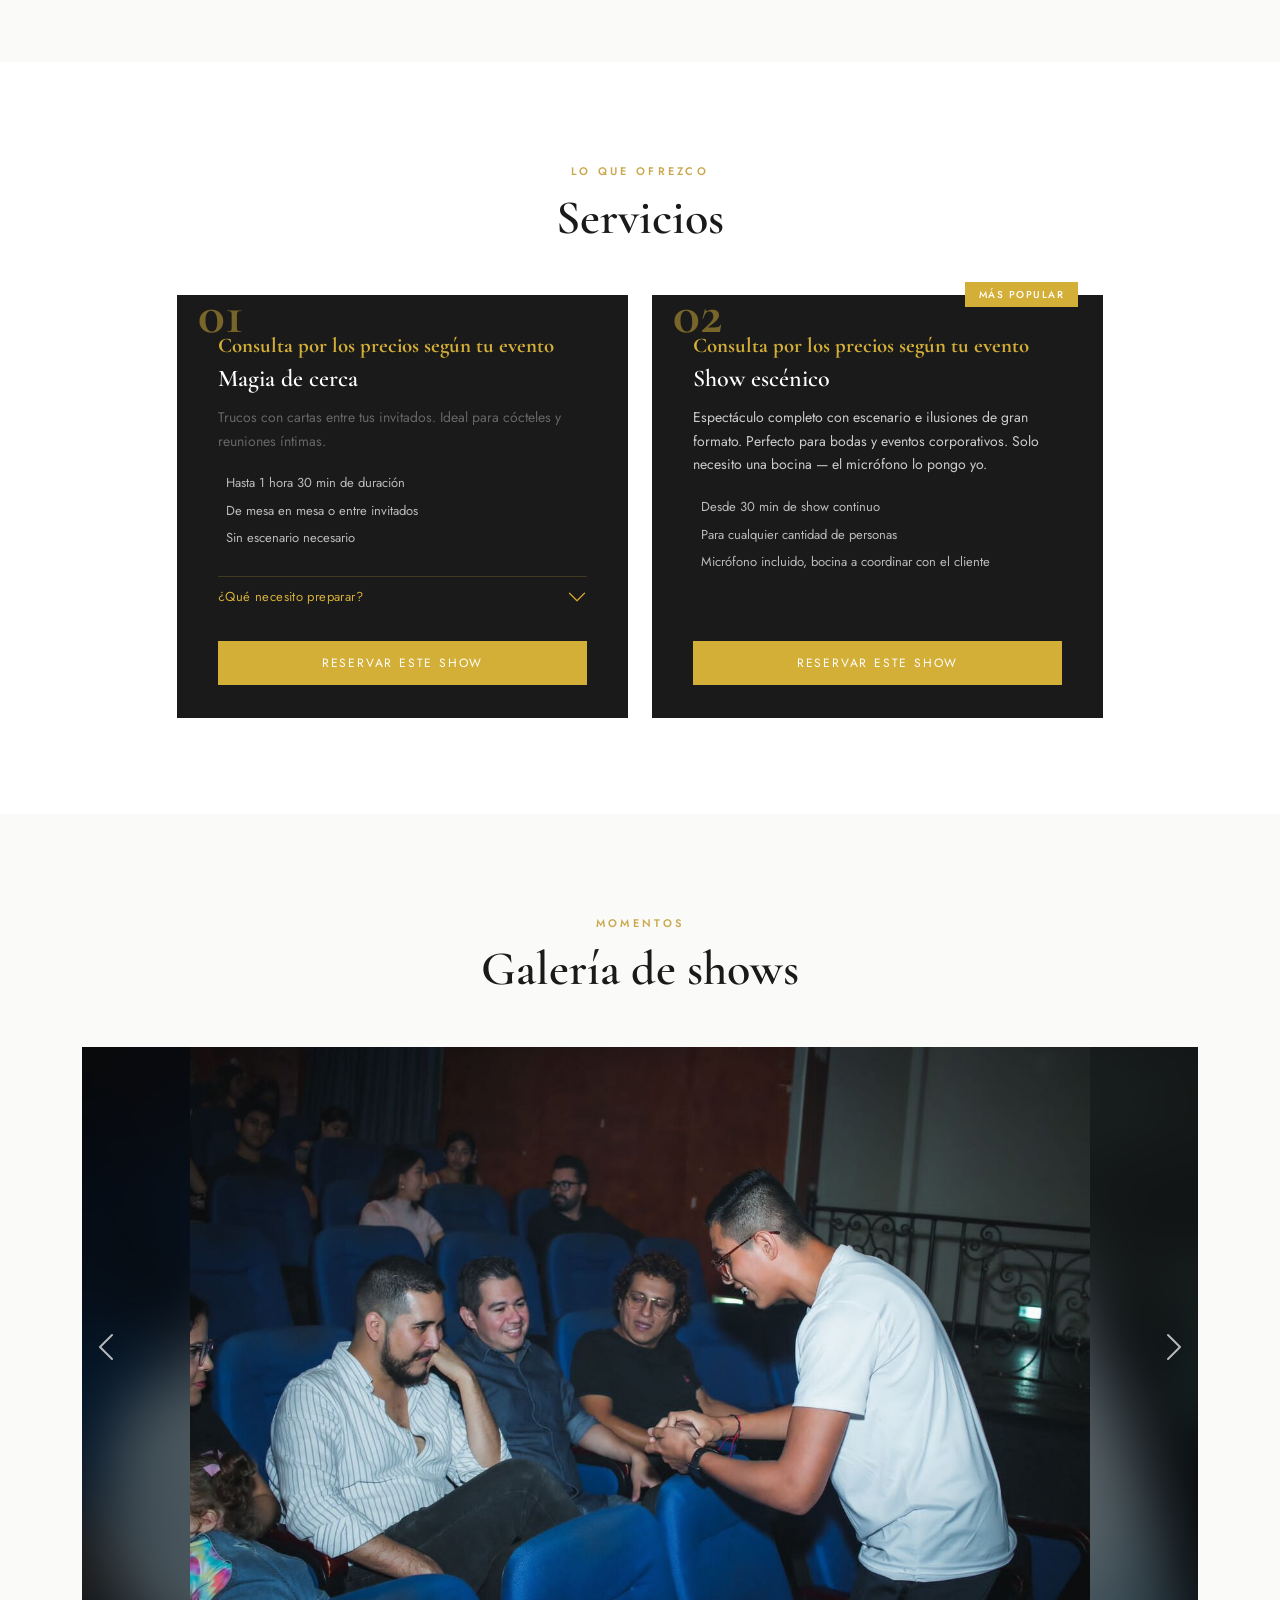
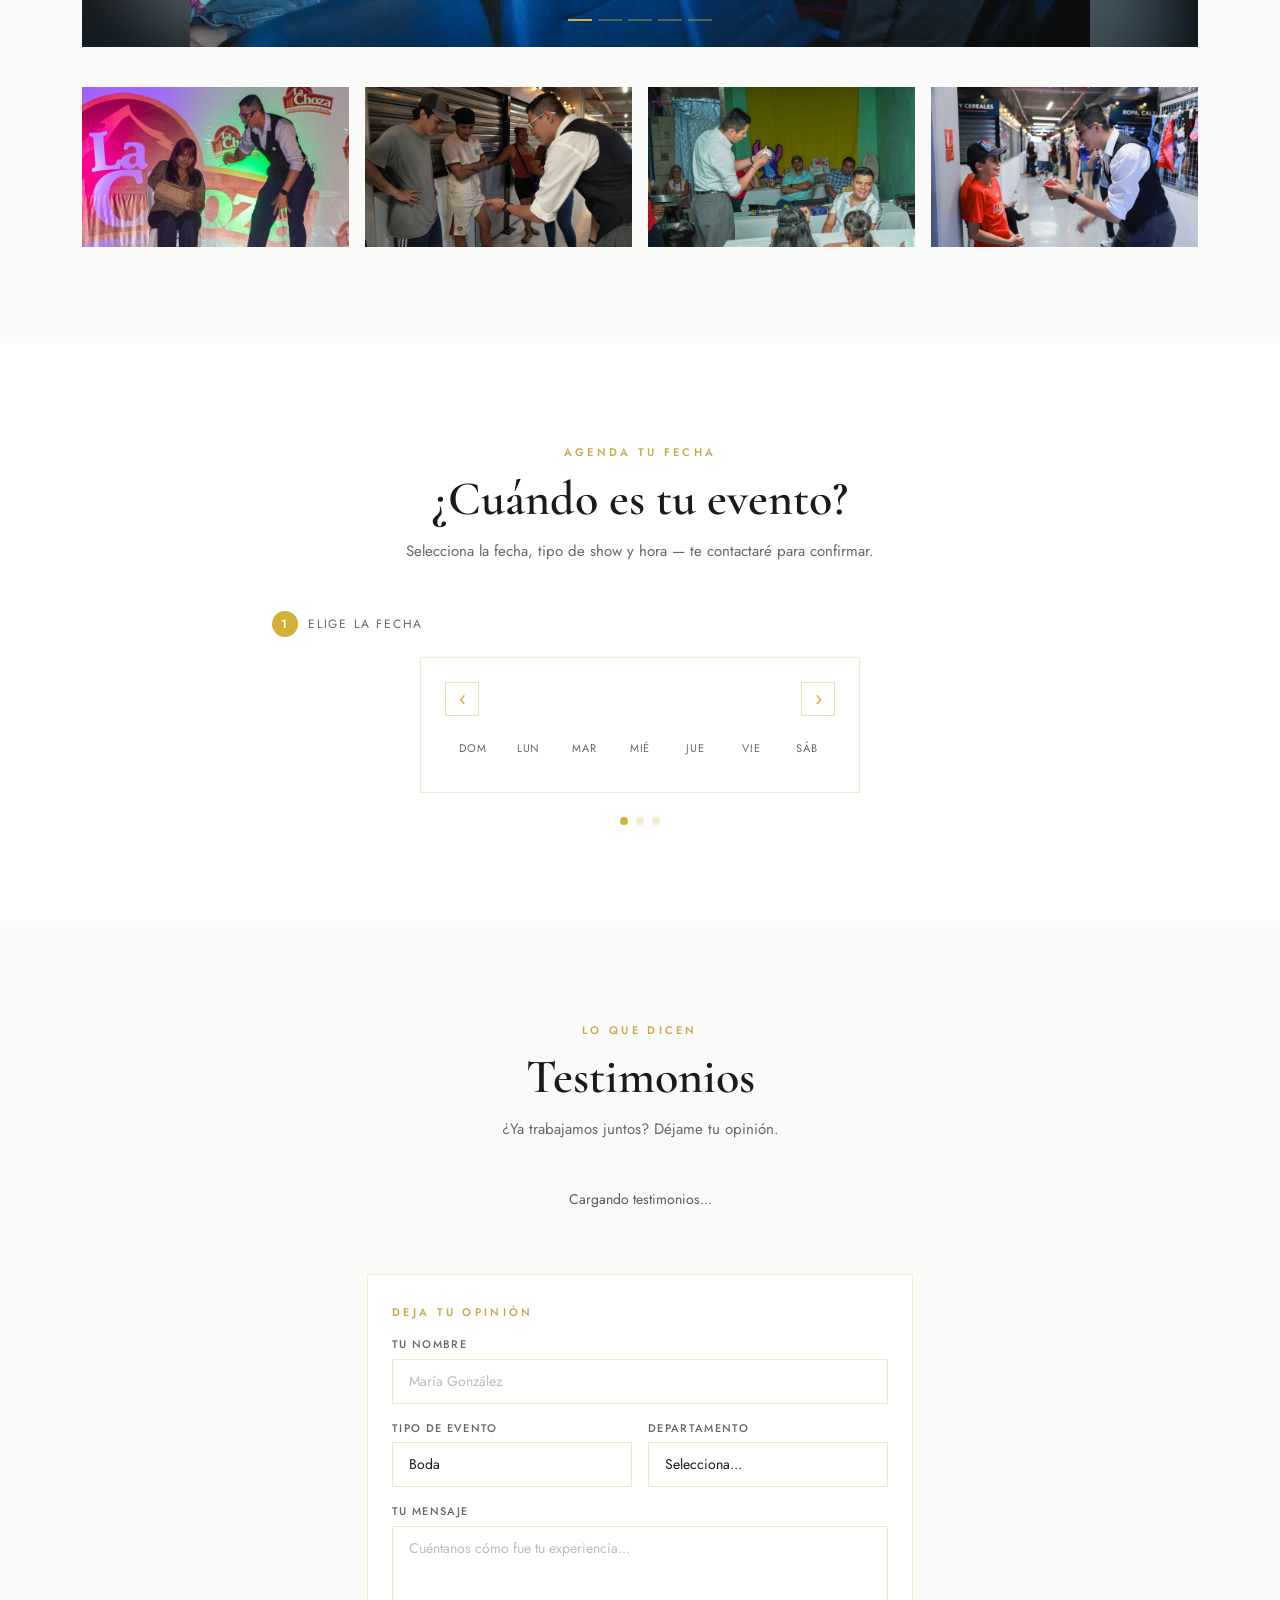
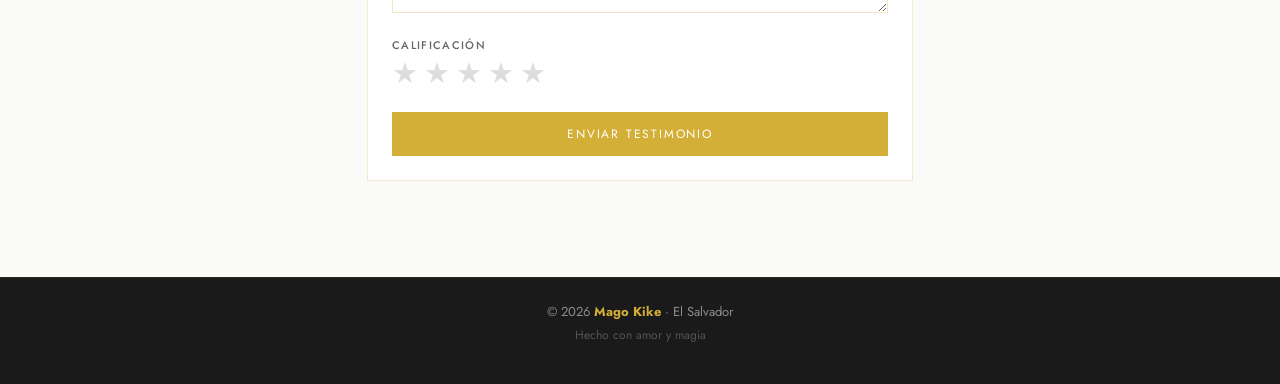
==== commit dffae498: "Update print statement from 'Hello' to 'Goodbye'" ====
--- a/index.html
+++ b/index.html
@@ -19,8 +19,19 @@
   <meta name="twitter:description" content="Reserva shows de magia profesional para tus eventos.">
   <meta name="twitter:image" content="https://area51kike.github.io/magokike/img/preview.jpg">
 
-  <!-- resto de tus etiquetas (fonts, bootstrap, etc.) -->
-  ...
+  <!-- Google Fonts -->
+  <link rel="preconnect" href="https://fonts.googleapis.com" />
+  <link rel="preconnect" href="https://fonts.gstatic.com" crossorigin />
+  <link href="https://fonts.googleapis.com/css2?family=Cormorant+Garamond:ital,wght@0,400;0,600;0,700;1,400&family=Jost:wght@300;400;500&display=swap" rel="stylesheet" />
+
+  <!-- Bootstrap 5 CSS -->
+  <link href="https://cdnjs.cloudflare.com/ajax/libs/bootstrap/5.3.2/css/bootstrap.min.css" rel="stylesheet" />
+
+  <!-- Bootstrap Icons -->
+  <link href="https://cdnjs.cloudflare.com/ajax/libs/bootstrap-icons/1.11.3/font/bootstrap-icons.min.css" rel="stylesheet" />
+
+  <!-- Estilos propios -->
+  <link rel="stylesheet" href="css/styles.css" />
 </head>
 <body>
 
@@ -63,125 +74,125 @@
         <h2 class="mk-title">Mi historia</h2>
       </div>
       <div class="row justify-content-center">
-  <div class="col-lg-7">
-    <div class="mk-timeline-item d-flex gap-4 pb-4">
-      <div class="mk-timeline-year flex-shrink-0">2018</div>
-      <div>
-        <h5 class="mk-timeline-h">La chispa que lo inició todo</h5>
-        <p class="mk-timeline-p">Un profesor de matemáticas me mostró que con una simple baraja de cartas se puede sacar una gran sonrisa. Desde ese día no paré de practicar.</p>
-      </div>
-    </div>
-    <div class="mk-timeline-item d-flex gap-4 pb-4">
-      <div class="mk-timeline-year flex-shrink-0">2021</div>
-      <div>
-        <h5 class="mk-timeline-h">Primer show profesional</h5>
-        <p class="mk-timeline-p">Con El Salvador saliendo de la pandemia, me presenté en Café El Imposible — un café al aire libre — y ahí comenzó todo.</p>
-      </div>
-    </div>
-    <div class="mk-timeline-item d-flex gap-4 pb-4">
-      <div class="mk-timeline-year flex-shrink-0">Hoy</div>
-      <div>
-        <h5 class="mk-timeline-h">Magia para toda ocasión</h5>
-        <p class="mk-timeline-p">Bodas, cumpleaños, corporativos, shows en público — llevo la magia a donde haga falta en todo El Salvador.</p>
-      </div>
-    </div>
-  </div>
-</div>
+        <div class="col-lg-7">
+          <div class="mk-timeline-item d-flex gap-4 pb-4">
+            <div class="mk-timeline-year flex-shrink-0">2018</div>
+            <div>
+              <h5 class="mk-timeline-h">La chispa que lo inició todo</h5>
+              <p class="mk-timeline-p">Un profesor de matemáticas me mostró que con una simple baraja de cartas se puede sacar una gran sonrisa. Desde ese día no paré de practicar.</p>
+            </div>
+          </div>
+          <div class="mk-timeline-item d-flex gap-4 pb-4">
+            <div class="mk-timeline-year flex-shrink-0">2021</div>
+            <div>
+              <h5 class="mk-timeline-h">Primer show profesional</h5>
+              <p class="mk-timeline-p">Con El Salvador saliendo de la pandemia, me presenté en Café El Imposible — un café al aire libre — y ahí comenzó todo.</p>
+            </div>
+          </div>
+          <div class="mk-timeline-item d-flex gap-4 pb-4">
+            <div class="mk-timeline-year flex-shrink-0">Hoy</div>
+            <div>
+              <h5 class="mk-timeline-h">Magia para toda ocasión</h5>
+              <p class="mk-timeline-p">Bodas, cumpleaños, corporativos, shows en público — llevo la magia a donde haga falta en todo El Salvador.</p>
+            </div>
+          </div>
+        </div>
+      </div>
       <div class="row g-4 justify-content-center mt-3">
-  <div class="col-6 col-md-3">
-    <div class="mk-stat-card text-center p-4">
-      <div class="mk-stat-num">20+</div>
-      <div class="mk-stat-label">Shows realizados</div>
-    </div>
-  </div>
-  <div class="col-6 col-md-3">
-    <div class="mk-stat-card text-center p-4">
-      <div class="mk-stat-num">5</div>
-      <div class="mk-stat-label">Años de experiencia</div>
-    </div>
-  </div>
-  <div class="col-6 col-md-3">
-    <div class="mk-stat-card text-center p-4">
-      <div class="mk-stat-num">98%</div>
-      <div class="mk-stat-label">Clientes satisfechos</div>
-    </div>
-  </div>
-  <div class="col-6 col-md-3">
-    <div class="mk-stat-card text-center p-4">
-      <div class="mk-stat-num">5+</div>
-      <div class="mk-stat-label">Tipos de eventos</div>
-    </div>
-  </div>
-</div>
+        <div class="col-6 col-md-3">
+          <div class="mk-stat-card text-center p-4">
+            <div class="mk-stat-num">20+</div>
+            <div class="mk-stat-label">Shows realizados</div>
+          </div>
+        </div>
+        <div class="col-6 col-md-3">
+          <div class="mk-stat-card text-center p-4">
+            <div class="mk-stat-num">5</div>
+            <div class="mk-stat-label">Años de experiencia</div>
+          </div>
+        </div>
+        <div class="col-6 col-md-3">
+          <div class="mk-stat-card text-center p-4">
+            <div class="mk-stat-num">98%</div>
+            <div class="mk-stat-label">Clientes satisfechos</div>
+          </div>
+        </div>
+        <div class="col-6 col-md-3">
+          <div class="mk-stat-card text-center p-4">
+            <div class="mk-stat-num">5+</div>
+            <div class="mk-stat-label">Tipos de eventos</div>
+          </div>
+        </div>
+      </div>
     </div>
   </section>
 
   <!-- SERVICIOS -->
-<section class="py-5 bg-white" id="servicios">
-  <div class="container py-5">
-    <div class="text-center mb-5">
-      <span class="mk-label">Lo que ofrezco</span>
-      <h2 class="mk-title">Servicios</h2>
-    </div>
-    <div class="row g-4 justify-content-center">
-
-     <!-- Card 1: Magia de cerca -->
-<div class="col-md-5">
-  <div class="card mk-service-card mk-service-dark h-100 p-4">
-  <div class="mk-card-num">01</div>
-  <div class="card-body" style="position:relative;z-index:1;">
-      <div class="mk-price mk-price-consulta">Consulta por los precios según tu evento</div>
-      <h4 class="mk-card-title">Magia de cerca</h4>
-      <p class="mk-card-text">Trucos con cartas entre tus invitados. Ideal para cócteles y reuniones íntimas.</p>
-      <ul class="mk-feature-list list-unstyled mb-4">
-        <li><i class="bi bi-check2 text-warning me-2"></i>Hasta 1 hora 30 min de duración</li>
-        <li><i class="bi bi-check2 text-warning me-2"></i>De mesa en mesa o entre invitados</li>
-        <li><i class="bi bi-check2 text-warning me-2"></i>Sin escenario necesario</li>
-      </ul>
-      <div class="accordion accordion-flush mk-accordion" id="faq1">
-        <div class="accordion-item">
-          <h2 class="accordion-header">
-            <button class="accordion-button collapsed mk-accordion-btn" type="button"
-                    data-bs-toggle="collapse" data-bs-target="#faq1b">
-              ¿Qué necesito preparar?
-            </button>
-          </h2>
-          <div id="faq1b" class="accordion-collapse collapse" data-bs-parent="#faq1">
-            <div class="accordion-body mk-accordion-body">Nada especial, llego con todo mi equipo.</div>
-          </div>
-        </div>
-      </div>
-    </div>
-    <div class="card-footer bg-transparent border-0 pb-2">
-      <a href="#reserva" class="btn mk-btn-gold w-100" onclick="preseleccionarShow('cerca')">Reservar este show</a>
-    </div>
-  </div>
-</div>
-
-<!-- Card 2: Show escénico -->
-<div class="col-md-5">
-  <div class="card mk-service-card mk-service-dark h-100 p-4">
-    <div class="mk-badge-popular">Más popular</div>
-    <div class="mk-card-num">02</div>
-    <div class="card-body" style="position:relative;z-index:1;">
-     <div class="mk-price mk-price-consulta">Consulta por los precios según tu evento</div>
-      <h4 class="mk-card-title">Show escénico</h4>
-      <p class="mk-card-text mk-card-text--light">Espectáculo completo con escenario e ilusiones de gran formato. Perfecto para bodas y eventos corporativos. Solo necesito una bocina — el micrófono lo pongo yo.</p>
-      <ul class="mk-feature-list list-unstyled mb-4 mk-feature-list--light">
-        <li><i class="bi bi-check2 text-warning me-2"></i>Desde 30 min de show continuo</li>
-        <li><i class="bi bi-check2 text-warning me-2"></i>Para cualquier cantidad de personas</li>
-        <li><i class="bi bi-check2 text-warning me-2"></i>Micrófono incluido, bocina a coordinar con el cliente</li>
-      </ul>
-    </div>
-    <div class="card-footer bg-transparent border-0 pb-2">
-<a href="#reserva" class="btn mk-btn-gold w-100" onclick="preseleccionarShow('escenico')">Reservar este show</a>    </div>
-  </div>
-</div>
-
-    </div>
-  </div>
-</section>
-
+  <section class="py-5 bg-white" id="servicios">
+    <div class="container py-5">
+      <div class="text-center mb-5">
+        <span class="mk-label">Lo que ofrezco</span>
+        <h2 class="mk-title">Servicios</h2>
+      </div>
+      <div class="row g-4 justify-content-center">
+
+        <!-- Card 1: Magia de cerca -->
+        <div class="col-md-5">
+          <div class="card mk-service-card mk-service-dark h-100 p-4">
+            <div class="mk-card-num">01</div>
+            <div class="card-body" style="position:relative;z-index:1;">
+              <div class="mk-price mk-price-consulta">Consulta por los precios según tu evento</div>
+              <h4 class="mk-card-title">Magia de cerca</h4>
+              <p class="mk-card-text">Trucos con cartas entre tus invitados. Ideal para cócteles y reuniones íntimas.</p>
+              <ul class="mk-feature-list list-unstyled mb-4">
+                <li><i class="bi bi-check2 text-warning me-2"></i>Hasta 1 hora 30 min de duración</li>
+                <li><i class="bi bi-check2 text-warning me-2"></i>De mesa en mesa o entre invitados</li>
+                <li><i class="bi bi-check2 text-warning me-2"></i>Sin escenario necesario</li>
+              </ul>
+              <div class="accordion accordion-flush mk-accordion" id="faq1">
+                <div class="accordion-item">
+                  <h2 class="accordion-header">
+                    <button class="accordion-button collapsed mk-accordion-btn" type="button"
+                            data-bs-toggle="collapse" data-bs-target="#faq1b">
+                      ¿Qué necesito preparar?
+                    </button>
+                  </h2>
+                  <div id="faq1b" class="accordion-collapse collapse" data-bs-parent="#faq1">
+                    <div class="accordion-body mk-accordion-body">Nada especial, llego con todo mi equipo.</div>
+                  </div>
+                </div>
+              </div>
+            </div>
+            <div class="card-footer bg-transparent border-0 pb-2">
+              <a href="#reserva" class="btn mk-btn-gold w-100" onclick="preseleccionarShow('cerca')">Reservar este show</a>
+            </div>
+          </div>
+        </div>
+
+        <!-- Card 2: Show escénico -->
+        <div class="col-md-5">
+          <div class="card mk-service-card mk-service-dark h-100 p-4">
+            <div class="mk-badge-popular">Más popular</div>
+            <div class="mk-card-num">02</div>
+            <div class="card-body" style="position:relative;z-index:1;">
+              <div class="mk-price mk-price-consulta">Consulta por los precios según tu evento</div>
+              <h4 class="mk-card-title">Show escénico</h4>
+              <p class="mk-card-text mk-card-text--light">Espectáculo completo con escenario e ilusiones de gran formato. Perfecto para bodas y eventos corporativos. Solo necesito una bocina — el micrófono lo pongo yo.</p>
+              <ul class="mk-feature-list list-unstyled mb-4 mk-feature-list--light">
+                <li><i class="bi bi-check2 text-warning me-2"></i>Desde 30 min de show continuo</li>
+                <li><i class="bi bi-check2 text-warning me-2"></i>Para cualquier cantidad de personas</li>
+                <li><i class="bi bi-check2 text-warning me-2"></i>Micrófono incluido, bocina a coordinar con el cliente</li>
+              </ul>
+            </div>
+            <div class="card-footer bg-transparent border-0 pb-2">
+              <a href="#reserva" class="btn mk-btn-gold w-100" onclick="preseleccionarShow('escenico')">Reservar este show</a>
+            </div>
+          </div>
+        </div>
+
+      </div>
+    </div>
+  </section>
 
   <!-- ============================================================
        GALERÍA — Carousel con fondo difuminado
@@ -222,18 +233,19 @@
             <img src="img/0M9A9750.jpg" class="d-block w-100 mk-carousel-img" data-lightbox alt="Show de magia">
           </div>
 
-        </div>
-        <!-- Slide 4 -->
-<div class="carousel-item">
-  <img src="img/karina-show.jpg" class="mk-carousel-bg" alt="">
-  <img src="img/karina-show.jpg" class="d-block w-100 mk-carousel-img" data-lightbox alt="Show de magia">
-</div>
-
-<!-- Slide 5 -->
-<div class="carousel-item">
-  <img src="img/koica-show.jpg" class="mk-carousel-bg" alt="">
-  <img src="img/koica-show.jpg" class="d-block w-100 mk-carousel-img" data-lightbox alt="Show de magia">
-</div>
+          <!-- Slide 4 -->
+          <div class="carousel-item">
+            <img src="img/karina-show.jpg" class="mk-carousel-bg" alt="">
+            <img src="img/karina-show.jpg" class="d-block w-100 mk-carousel-img" data-lightbox alt="Show de magia">
+          </div>
+
+          <!-- Slide 5 -->
+          <div class="carousel-item">
+            <img src="img/koica-show.jpg" class="mk-carousel-bg" alt="">
+            <img src="img/koica-show.jpg" class="d-block w-100 mk-carousel-img" data-lightbox alt="Show de magia">
+          </div>
+
+        </div>
 
         <button class="carousel-control-prev mk-carousel-ctrl" type="button" data-bs-target="#galeriaCarousel" data-bs-slide="prev">
           <span class="carousel-control-prev-icon"></span>
@@ -244,232 +256,231 @@
       </div>
 
       <!-- Grid de miniaturas -->
-<div class="row g-3 mt-2">
-  <div class="col-6 col-md-3">
-    <img src="img/IMG_20260121_170657_872.jpg" class="mk-thumb-img" alt="Show de magia" data-lightbox>
-  </div>
-  <div class="col-6 col-md-3">
-    <img src="img/IMG_20251123_112118951.jpg" class="mk-thumb-img" alt="Show de magia" data-lightbox>
-  </div>
-  <div class="col-6 col-md-3">
-    <img src="img/DSC06537.JPG" class="mk-thumb-img" alt="Show de magia" data-lightbox>
-  </div>
-  <div class="col-6 col-md-3">
-    <img src="img/0M9A9773.JPG" class="mk-thumb-img" alt="Show de magia" data-lightbox>
-  </div>
-</div>
-
-<!-- Lightbox -->
-<div id="mkLightbox" class="mk-lightbox" role="dialog" aria-modal="true">
-  <button class="mk-lb-close" id="mkLbClose" aria-label="Cerrar">✕</button>
-  <button class="mk-lb-nav mk-lb-prev" id="mkLbPrev" aria-label="Anterior">&#8249;</button>
-  <div class="mk-lb-stage">
-    <img id="mkLbImg" src="" alt="Foto del show" class="mk-lb-img">
-  </div>
-  <button class="mk-lb-nav mk-lb-next" id="mkLbNext" aria-label="Siguiente">&#8250;</button>
-  <div class="mk-lb-dots" id="mkLbDots"></div>
-</div>
-
-    </div>
-  </section>
-    <!-- ============================================================
-     RESERVA — Calendario de disponibilidad
-     ============================================================ -->
-
+      <div class="row g-3 mt-2">
+        <div class="col-6 col-md-3">
+          <img src="img/IMG_20260121_170657_872.jpg" class="mk-thumb-img" alt="Show de magia" data-lightbox>
+        </div>
+        <div class="col-6 col-md-3">
+          <img src="img/IMG_20251123_112118951.jpg" class="mk-thumb-img" alt="Show de magia" data-lightbox>
+        </div>
+        <div class="col-6 col-md-3">
+          <img src="img/DSC06537.JPG" class="mk-thumb-img" alt="Show de magia" data-lightbox>
+        </div>
+        <div class="col-6 col-md-3">
+          <img src="img/0M9A9773.JPG" class="mk-thumb-img" alt="Show de magia" data-lightbox>
+        </div>
+      </div>
+
+      <!-- Lightbox -->
+      <div id="mkLightbox" class="mk-lightbox" role="dialog" aria-modal="true">
+        <button class="mk-lb-close" id="mkLbClose" aria-label="Cerrar">✕</button>
+        <button class="mk-lb-nav mk-lb-prev" id="mkLbPrev" aria-label="Anterior">&#8249;</button>
+        <div class="mk-lb-stage">
+          <img id="mkLbImg" src="" alt="Foto del show" class="mk-lb-img">
+        </div>
+        <button class="mk-lb-nav mk-lb-next" id="mkLbNext" aria-label="Siguiente">&#8250;</button>
+        <div class="mk-lb-dots" id="mkLbDots"></div>
+      </div>
+
+    </div>
+  </section>
+
+  <!-- ============================================================
+       RESERVA — Calendario de disponibilidad
+       ============================================================ -->
   <section class="py-5 bg-white" id="reserva">
-  <div class="container py-5">
-    <div class="text-center mb-5">
-      <span class="mk-label">Agenda tu fecha</span>
-      <h2 class="mk-title">¿Cuándo es tu evento?</h2>
-      <p class="mk-subtitle">Selecciona la fecha, tipo de show y hora — te contactaré para confirmar.</p>
-    </div>
-
-    <div class="row justify-content-center">
-      <div class="col-lg-8">
-
-        <!-- PASO 1: Calendario -->
-        <div class="mk-reserva-step" id="paso1">
-          <p class="mk-step-label"><span class="mk-step-num">1</span> Elige la fecha</p>
-          <div class="mk-calendario" id="calendario">
-            <div class="mk-cal-header">
-              <button class="mk-cal-nav" id="calPrev">&#8249;</button>
-              <span class="mk-cal-mes" id="calMes"></span>
-              <button class="mk-cal-nav" id="calNext">&#8250;</button>
-            </div>
-            <div class="mk-cal-dias-semana">
-              <span>Dom</span><span>Lun</span><span>Mar</span>
-              <span>Mié</span><span>Jue</span><span>Vie</span><span>Sáb</span>
-            </div>
-            <div class="mk-cal-grid" id="calGrid"></div>
-          </div>
-        </div>
-
-        <!-- PASO 2: Tipo de show y duración -->
-        <div class="mk-reserva-step d-none" id="paso2">
-          <p class="mk-step-label"><span class="mk-step-num">2</span> Tipo de show y duración</p>
-          <div class="row g-3 mb-3">
-            <div class="col-6">
-              <label class="mk-form-label">Tipo de show</label>
-              <select class="form-select mk-input" id="tipoShow">
-                <option value="cerca">Magia de cerca</option>
-                <option value="escenico">Show escénico</option>
-              </select>
-            </div>
-            <div class="col-6">
-              <label class="mk-form-label">Duración</label>
-              <select class="form-select mk-input" id="duracion">
-                <option value="30">30 minutos</option>
-                <option value="45">45 minutos</option>
-                <option value="60">1 hora</option>
-                <option value="90">1 hora 30 minutos </option>
-              </select>
-            </div>
-          </div>
-          <button class="btn mk-btn-gold mt-4 w-100" id="btnPaso3">Continuar</button>
-        </div>
-
-        <!-- PASO 3: Hora -->
-<div class="mk-reserva-step d-none" id="paso3">
-  <p class="mk-step-label"><span class="mk-step-num">3</span> Hora de inicio del show</p>
-  <div class="mk-horas-grid" id="horasGrid"></div>
-
-  <!-- Formulario de contacto -->
-  <div class="mt-4" id="formularioReserva" style="display:none;">
-    <div class="row g-3 mb-3">
-      <div class="col-12">
-        <label class="mk-form-label">Tu nombre</label>
-        <input type="text" class="form-control mk-input" id="rNombre" placeholder="María González" />
-      </div>
-      <div class="col-12">
-        <label class="mk-form-label">Tu correo electrónico</label>
-        <input type="email" class="form-control mk-input" id="rEmail" placeholder="maria@email.com" />
-      </div>
-      <div class="col-12">
-        <label class="mk-form-label">Tu teléfono</label>
-        <div class="d-flex">
-          <span class="mk-input d-flex align-items-center px-3" 
-                style="border-right:none;background:#f5f5f5!important;color:var(--gris);font-size:14px;white-space:nowrap;">
-            +503
-          </span>
-          <input type="tel" class="form-control mk-input" id="rTelefono" 
-                 placeholder="7000 0000" maxlength="9"
-                 style="border-left:none;" />
-        </div>
-        <small style="font-size:11px;color:var(--gris);">Solo El Salvador · 8 dígitos</small>
-      </div>
-    </div>
-    <div class="mk-resumen mb-3" id="resumen"></div>
-    <button class="btn mk-btn-gold w-100" id="btnEnviarReserva">
-      Enviar solicitud de reserva
-    </button>
-    <p class="text-center mt-3" id="rFeedback" style="font-size:13px;color:var(--gris);display:none;">
-      ¡Solicitud enviada! Te contactaremos pronto para confirmar tu reserva.
-    </p>
-  </div>
-</div>
-
-        <!-- Indicador de pasos -->
-        <div class="mk-pasos-indicator mt-4">
-          <div class="mk-paso-dot active" id="dot1"></div>
-          <div class="mk-paso-dot" id="dot2"></div>
-          <div class="mk-paso-dot" id="dot3"></div>
-        </div>
-
-      </div>
-    </div>
-  </div>
-</section>
-
- <!-- TESTIMONIOS -->
-<section class="py-5 mk-section-crema" id="testimonios">
-  <div class="container py-5">
-    <div class="text-center mb-5">
-      <span class="mk-label">Lo que dicen</span>
-      <h2 class="mk-title">Testimonios</h2>
-      <p class="mk-subtitle">¿Ya trabajamos juntos? Déjame tu opinión.</p>
-    </div>
-
-    <!-- Cards de testimonios (se llenan desde Supabase) -->
-    <div class="row g-4" id="testimoniosGrid">
-      <div class="col-12 text-center text-muted" id="testimoniosCargando">
-        <p style="font-size:14px;">Cargando testimonios...</p>
-      </div>
-    </div>
-
-    <!-- Formulario para dejar testimonio -->
-    <div class="row justify-content-center mt-5">
-      <div class="col-lg-6">
-        <div class="mk-testimonio-form p-4">
-          <p class="mk-label mb-3">Deja tu opinión</p>
-          <div class="mb-3">
-            <label class="mk-form-label">Tu nombre</label>
-            <input type="text" class="form-control mk-input" id="tNombre" placeholder="María González" />
-          </div>
-          <div class="row g-3 mb-3">
-            <div class="col-6">
-              <label class="mk-form-label">Tipo de evento</label>
-              <select class="form-select mk-input" id="tEvento">
-                <option>Boda</option>
-                <option>Cumpleaños</option>
-                <option>Evento corporativo</option>
-                <option>Fiesta privada</option>
-                <option>Otro</option>
-              </select>
-            </div>
-            <div class="col-6">
-  <label class="mk-form-label">Departamento</label>
-  <select class="form-select mk-input" id="tCiudad">
-    <option value="">Selecciona...</option>
-    <option>Ahuachapán</option>
-    <option>Cabañas</option>
-    <option>Chalatenango</option>
-    <option>Cuscatlán</option>
-    <option>La Libertad</option>
-    <option>La Paz</option>
-    <option>La Unión</option>
-    <option>Morazán</option>
-    <option>San Miguel</option>
-    <option>San Salvador</option>
-    <option>San Vicente</option>
-    <option>Santa Ana</option>
-    <option>Sonsonate</option>
-    <option>Usulután</option>
-  </select>
-</div>
-          </div>
-          <div class="mb-4">
-            <label class="mk-form-label">Tu mensaje</label>
-            <textarea class="form-control mk-input" id="tMensaje" rows="3"
-              placeholder="Cuéntanos cómo fue tu experiencia..."></textarea>
-          </div>
-          <div class="mb-4">
-  <label class="mk-form-label">Calificación</label>
-  <div class="mk-star-picker" id="starPicker">
-    <span class="mk-star-pick" data-val="1">★</span>
-    <span class="mk-star-pick" data-val="2">★</span>
-    <span class="mk-star-pick" data-val="3">★</span>
-    <span class="mk-star-pick" data-val="4">★</span>
-    <span class="mk-star-pick" data-val="5">★</span>
-  </div>
-  <input type="hidden" id="tEstrellas" value="0" />
-</div>
-          <button class="btn mk-btn-gold w-100" id="btnEnviarTestimonio">
-            Enviar testimonio
-          </button>
-          <p class="text-center mt-3" id="tFeedback" style="font-size:13px;color:var(--gris);display:none;">
-            ¡Gracias! Tu testimonio será publicado pronto.
-          </p>
-        </div>
-      </div>
-    </div>
-
-  </div>
-</section>
-
-  
+    <div class="container py-5">
+      <div class="text-center mb-5">
+        <span class="mk-label">Agenda tu fecha</span>
+        <h2 class="mk-title">¿Cuándo es tu evento?</h2>
+        <p class="mk-subtitle">Selecciona la fecha, tipo de show y hora — te contactaré para confirmar.</p>
+      </div>
+
+      <div class="row justify-content-center">
+        <div class="col-lg-8">
+
+          <!-- PASO 1: Calendario -->
+          <div class="mk-reserva-step" id="paso1">
+            <p class="mk-step-label"><span class="mk-step-num">1</span> Elige la fecha</p>
+            <div class="mk-calendario" id="calendario">
+              <div class="mk-cal-header">
+                <button class="mk-cal-nav" id="calPrev">&#8249;</button>
+                <span class="mk-cal-mes" id="calMes"></span>
+                <button class="mk-cal-nav" id="calNext">&#8250;</button>
+              </div>
+              <div class="mk-cal-dias-semana">
+                <span>Dom</span><span>Lun</span><span>Mar</span>
+                <span>Mié</span><span>Jue</span><span>Vie</span><span>Sáb</span>
+              </div>
+              <div class="mk-cal-grid" id="calGrid"></div>
+            </div>
+          </div>
+
+          <!-- PASO 2: Tipo de show y duración -->
+          <div class="mk-reserva-step d-none" id="paso2">
+            <p class="mk-step-label"><span class="mk-step-num">2</span> Tipo de show y duración</p>
+            <div class="row g-3 mb-3">
+              <div class="col-6">
+                <label class="mk-form-label">Tipo de show</label>
+                <select class="form-select mk-input" id="tipoShow">
+                  <option value="cerca">Magia de cerca</option>
+                  <option value="escenico">Show escénico</option>
+                </select>
+              </div>
+              <div class="col-6">
+                <label class="mk-form-label">Duración</label>
+                <select class="form-select mk-input" id="duracion">
+                  <option value="30">30 minutos</option>
+                  <option value="45">45 minutos</option>
+                  <option value="60">1 hora</option>
+                  <option value="90">1 hora 30 minutos </option>
+                </select>
+              </div>
+            </div>
+            <button class="btn mk-btn-gold mt-4 w-100" id="btnPaso3">Continuar</button>
+          </div>
+
+          <!-- PASO 3: Hora -->
+          <div class="mk-reserva-step d-none" id="paso3">
+            <p class="mk-step-label"><span class="mk-step-num">3</span> Hora de inicio del show</p>
+            <div class="mk-horas-grid" id="horasGrid"></div>
+
+            <!-- Formulario de contacto -->
+            <div class="mt-4" id="formularioReserva" style="display:none;">
+              <div class="row g-3 mb-3">
+                <div class="col-12">
+                  <label class="mk-form-label">Tu nombre</label>
+                  <input type="text" class="form-control mk-input" id="rNombre" placeholder="María González" />
+                </div>
+                <div class="col-12">
+                  <label class="mk-form-label">Tu correo electrónico</label>
+                  <input type="email" class="form-control mk-input" id="rEmail" placeholder="maria@email.com" />
+                </div>
+                <div class="col-12">
+                  <label class="mk-form-label">Tu teléfono</label>
+                  <div class="d-flex">
+                    <span class="mk-input d-flex align-items-center px-3"
+                          style="border-right:none;background:#f5f5f5!important;color:var(--gris);font-size:14px;white-space:nowrap;">
+                      +503
+                    </span>
+                    <input type="tel" class="form-control mk-input" id="rTelefono"
+                           placeholder="7000 0000" maxlength="9"
+                           style="border-left:none;" />
+                  </div>
+                  <small style="font-size:11px;color:var(--gris);">Solo El Salvador · 8 dígitos</small>
+                </div>
+              </div>
+              <div class="mk-resumen mb-3" id="resumen"></div>
+              <button class="btn mk-btn-gold w-100" id="btnEnviarReserva">
+                Enviar solicitud de reserva
+              </button>
+              <p class="text-center mt-3" id="rFeedback" style="font-size:13px;color:var(--gris);display:none;">
+                ¡Solicitud enviada! Te contactaremos pronto para confirmar tu reserva.
+              </p>
+            </div>
+          </div>
+
+          <!-- Indicador de pasos -->
+          <div class="mk-pasos-indicator mt-4">
+            <div class="mk-paso-dot active" id="dot1"></div>
+            <div class="mk-paso-dot" id="dot2"></div>
+            <div class="mk-paso-dot" id="dot3"></div>
+          </div>
+
+        </div>
+      </div>
+    </div>
+  </section>
+
+  <!-- TESTIMONIOS -->
+  <section class="py-5 mk-section-crema" id="testimonios">
+    <div class="container py-5">
+      <div class="text-center mb-5">
+        <span class="mk-label">Lo que dicen</span>
+        <h2 class="mk-title">Testimonios</h2>
+        <p class="mk-subtitle">¿Ya trabajamos juntos? Déjame tu opinión.</p>
+      </div>
+
+      <!-- Cards de testimonios (se llenan desde Supabase) -->
+      <div class="row g-4" id="testimoniosGrid">
+        <div class="col-12 text-center text-muted" id="testimoniosCargando">
+          <p style="font-size:14px;">Cargando testimonios...</p>
+        </div>
+      </div>
+
+      <!-- Formulario para dejar testimonio -->
+      <div class="row justify-content-center mt-5">
+        <div class="col-lg-6">
+          <div class="mk-testimonio-form p-4">
+            <p class="mk-label mb-3">Deja tu opinión</p>
+            <div class="mb-3">
+              <label class="mk-form-label">Tu nombre</label>
+              <input type="text" class="form-control mk-input" id="tNombre" placeholder="María González" />
+            </div>
+            <div class="row g-3 mb-3">
+              <div class="col-6">
+                <label class="mk-form-label">Tipo de evento</label>
+                <select class="form-select mk-input" id="tEvento">
+                  <option>Boda</option>
+                  <option>Cumpleaños</option>
+                  <option>Evento corporativo</option>
+                  <option>Fiesta privada</option>
+                  <option>Otro</option>
+                </select>
+              </div>
+              <div class="col-6">
+                <label class="mk-form-label">Departamento</label>
+                <select class="form-select mk-input" id="tCiudad">
+                  <option value="">Selecciona...</option>
+                  <option>Ahuachapán</option>
+                  <option>Cabañas</option>
+                  <option>Chalatenango</option>
+                  <option>Cuscatlán</option>
+                  <option>La Libertad</option>
+                  <option>La Paz</option>
+                  <option>La Unión</option>
+                  <option>Morazán</option>
+                  <option>San Miguel</option>
+                  <option>San Salvador</option>
+                  <option>San Vicente</option>
+                  <option>Santa Ana</option>
+                  <option>Sonsonate</option>
+                  <option>Usulután</option>
+                </select>
+              </div>
+            </div>
+            <div class="mb-4">
+              <label class="mk-form-label">Tu mensaje</label>
+              <textarea class="form-control mk-input" id="tMensaje" rows="3"
+                placeholder="Cuéntanos cómo fue tu experiencia..."></textarea>
+            </div>
+            <div class="mb-4">
+              <label class="mk-form-label">Calificación</label>
+              <div class="mk-star-picker" id="starPicker">
+                <span class="mk-star-pick" data-val="1">★</span>
+                <span class="mk-star-pick" data-val="2">★</span>
+                <span class="mk-star-pick" data-val="3">★</span>
+                <span class="mk-star-pick" data-val="4">★</span>
+                <span class="mk-star-pick" data-val="5">★</span>
+              </div>
+              <input type="hidden" id="tEstrellas" value="0" />
+            </div>
+            <button class="btn mk-btn-gold w-100" id="btnEnviarTestimonio">
+              Enviar testimonio
+            </button>
+            <p class="text-center mt-3" id="tFeedback" style="font-size:13px;color:var(--gris);display:none;">
+              ¡Gracias! Tu testimonio será publicado pronto.
+            </p>
+          </div>
+        </div>
+      </div>
+
+    </div>
+  </section>
+
   <!-- FOOTER -->
   <footer class="mk-footer text-center py-4">
-   <p class="mb-1">© 2026 <strong>Mago Kike</strong> · El Salvador</p>
+    <p class="mb-1">© 2026 <strong>Mago Kike</strong> · El Salvador</p>
     <p style="font-size:12px;opacity:.5;">Hecho con amor y magia</p>
   </footer>
 
--- a/css/styles.css
+++ b/css/styles.css
@@ -0,0 +1,1122 @@
+/* ============================================================
+   MAGO KIKE — styles.css
+   Bootstrap 5 + estilos personalizados
+   ============================================================ */
+
+/* === VARIABLES === */
+:root {
+  --dorado: #D4AF37;
+  --dorado-oscuro: #C9A84C;
+  --crema: #FAFAF8;
+  --negro: #1a1a1a;
+  --gris: #666;
+}
+
+/* === BASE === */
+html { scroll-behavior: smooth; }
+
+body {
+  font-family: 'Jost', sans-serif;
+  background: var(--crema);
+  color: var(--negro);
+}
+
+/* === NAVBAR === */
+.mk-navbar {
+  background: rgba(250, 250, 248, 0.97) !important;
+  backdrop-filter: blur(10px);
+  border-bottom: 1px solid rgba(212, 175, 55, 0.2);
+  padding: 16px 0;
+  transition: box-shadow 0.3s;
+}
+
+.mk-navbar.scrolled {
+  box-shadow: 0 4px 20px rgba(0,0,0,0.07);
+}
+
+.mk-brand {
+  font-family: 'Cormorant Garamond', serif;
+  font-size: 1.3rem;
+  font-weight: 600;
+  color: var(--negro) !important;
+  letter-spacing: 0.05em;
+  text-decoration: none;
+}
+.mk-input-error {
+  border-color: #e74c3c !important;
+  box-shadow: 0 0 0 2px rgba(231,76,60,0.15) !important;
+}
+
+.mk-input-ok {
+  border-color: #27ae60 !important;
+  box-shadow: 0 0 0 2px rgba(39,174,96,0.15) !important;
+}
+@keyframes mkEstrellaAnim {
+  0%   { opacity: 0; transform: translateY(0) scale(0.5); }
+  50%  { opacity: 1; }
+  100% { opacity: 0; transform: translateY(-60px) scale(1.2); }
+}
+
+.mk-link {
+  font-size: 11px !important;
+  letter-spacing: 0.15em !important;
+  text-transform: uppercase !important;
+  color: var(--negro) !important;
+  font-weight: 500 !important;
+  transition: color 0.2s !important;
+  padding: 8px 4px !important;
+}
+
+.mk-link:hover { color: var(--dorado) !important; }
+
+.mk-toggler {
+  border: 1px solid rgba(212,175,55,0.4) !important;
+  border-radius: 0 !important;
+}
+
+/* === HERO === */
+.mk-hero {
+  min-height: 100vh;
+  background: url('../img/DSC06536.JPG') center/cover no-repeat;
+  /* Mientras no tengas foto, muestra un fondo oscuro elegante: */
+  background-color: #111;
+  position: relative;
+}
+
+.mk-hero-overlay {
+  position: absolute;
+  inset: 0;
+  background: rgba(10, 10, 10, 0.62);
+}
+
+.mk-hero-label {
+  font-size: 11px;
+  letter-spacing: 0.35em;
+  text-transform: uppercase;
+  color: var(--dorado);
+  margin-bottom: 16px;
+}
+
+.mk-hero-title {
+  font-family: 'Cormorant Garamond', serif;
+  font-size: clamp(3rem, 8vw, 6.5rem);
+  font-weight: 700;
+  line-height: 1.05;
+  color: #fff;
+  margin-bottom: 0;
+}
+
+/* === BOTONES === */
+.mk-btn-outline {
+  border: 1.5px solid var(--dorado);
+  color: var(--dorado);
+  font-family: 'Jost', sans-serif;
+  font-size: 11px;
+  letter-spacing: 0.2em;
+  text-transform: uppercase;
+  padding: 13px 36px;
+  border-radius: 0;
+  transition: background 0.3s, color 0.3s;
+  text-decoration: none;
+}
+
+.mk-btn-outline:hover {
+  background: var(--dorado);
+  color: #fff;
+  border-color: var(--dorado);
+}
+
+.mk-btn-gold {
+  background: var(--dorado);
+  color: #fff;
+  font-family: 'Jost', sans-serif;
+  font-size: 12px;
+  letter-spacing: 0.15em;
+  text-transform: uppercase;
+  padding: 13px 28px;
+  border-radius: 0;
+  border: none;
+  transition: background 0.2s, transform 0.2s;
+  text-decoration: none;
+  display: inline-block;
+}
+
+.mk-btn-gold:hover {
+  background: var(--dorado-oscuro);
+  color: #fff;
+  transform: translateY(-1px);
+}
+
+.mk-btn-whatsapp {
+  background: #25D366;
+  color: #fff;
+  font-family: 'Jost', sans-serif;
+  font-size: 14px;
+  font-weight: 500;
+  padding: 14px 28px;
+  border-radius: 0;
+  border: none;
+  text-decoration: none;
+  transition: background 0.2s, transform 0.2s;
+  display: inline-block;
+  text-align: center;
+}
+
+.mk-btn-whatsapp:hover {
+  background: #1ebe5d;
+  color: #fff;
+  transform: translateY(-2px);
+}
+
+/* === SECCIONES HELPERS === */
+.mk-section-crema { background: var(--crema); }
+
+.mk-label {
+  display: inline-block;
+  font-size: 11px;
+  font-weight: 550;
+  letter-spacing: 0.3em;
+  text-transform: uppercase;
+  color: var(--dorado-oscuro);
+  margin-bottom: 10px;
+}
+
+.mk-title {
+  font-family: 'Cormorant Garamond', serif;
+  font-size: clamp(2rem, 4vw, 3rem);
+  font-weight: 600;
+  color: var(--negro);
+  margin-bottom: 0;
+}
+
+.mk-subtitle {
+  color: var(--gris);
+  font-size: 15px;
+  margin-top: 12px;
+}
+
+/* === TIMELINE === */
+.mk-timeline-item {
+  border-left: 1px solid rgba(212, 175, 55, 0.3);
+  padding-left: 28px;
+  position: relative;
+}
+
+.mk-timeline-item::before {
+  content: '';
+  position: absolute;
+  left: -5px;
+  top: 6px;
+  width: 9px;
+  height: 9px;
+  background: var(--dorado);
+  border-radius: 50%;
+}
+
+.mk-timeline-year {
+  font-family: 'Cormorant Garamond', serif;
+  font-size: 1.5rem;
+  font-weight: 600;
+  color: var(--dorado-oscuro);
+  min-width: 56px;
+  line-height: 1.2;
+}
+
+.mk-timeline-h {
+  font-family: 'Cormorant Garamond', serif;
+  font-size: 1.2rem;
+  font-weight: 600;
+  margin-bottom: 4px;
+}
+
+.mk-timeline-p { font-size: 14px; color: var(--gris); margin: 0; }
+
+/* === STATS CARDS === */
+.mk-stat-card {
+  border: 1px solid rgba(212, 175, 55, 0.2);
+  background: #fff;
+  transition: box-shadow 0.3s;
+}
+
+.mk-stat-card:hover {
+  box-shadow: 0 8px 28px rgba(0,0,0,0.07);
+}
+
+.mk-stat-num {
+  font-family: 'Cormorant Garamond', serif;
+  font-size: 2.5rem;
+  font-weight: 700;
+  color: var(--dorado);
+  line-height: 1;
+  margin-bottom: 6px;
+}
+
+.mk-stat-label {
+  font-size: 12px;
+  letter-spacing: 0.08em;
+  text-transform: uppercase;
+  color: var(--gris);
+}
+
+/* === SERVICE CARDS === */
+.mk-service-card {
+  border: 1px solid rgba(212, 175, 55, 0.25) !important;
+  border-radius: 0 !important;
+  transition: box-shadow 0.3s, transform 0.3s;
+  position: relative;
+  overflow: visible;
+}
+
+.mk-service-card:hover {
+  box-shadow: 0 12px 40px rgba(0,0,0,0.1);
+  transform: translateY(-4px);
+}
+
+.mk-service-dark {
+  background: var(--negro) !important;
+  border-color: transparent !important;
+  color: #fff;
+}
+
+.mk-badge-popular {
+  position: absolute;
+  top: -14px;
+  right: 24px;
+  background: var(--dorado);
+  color: #fff;
+  font-size: 10px;
+  letter-spacing: 0.15em;
+  text-transform: uppercase;
+  padding: 5px 14px;
+  font-family: 'Jost', sans-serif;
+  font-weight: 500;
+}
+
+.mk-price {
+  font-family: 'Cormorant Garamond', serif;
+  font-size: 3rem;
+  font-weight: 700;
+  color: var(--dorado);
+  line-height: 1;
+  margin-bottom: 8px;
+}
+
+.mk-card-title {
+  font-family: 'Cormorant Garamond', serif;
+  font-size: 1.5rem;
+  font-weight: 600;
+  margin-bottom: 12px;
+}
+
+.mk-card-text { font-size: 14px; line-height: 1.7; color: var(--gris); }
+
+.mk-feature-list li {
+  font-size: 13px;
+  padding: 4px 0;
+  color: var(--gris);
+}
+
+.mk-service-dark .mk-feature-list li { color: #bbb; }
+
+/* Accordion personalizado */
+.mk-accordion .accordion-item {
+  border: none !important;
+  border-top: 1px solid rgba(212,175,55,0.2) !important;
+  background: transparent !important;
+}
+
+.mk-accordion-btn {
+  font-size: 13px !important;
+  color: var(--dorado) !important;
+  background: transparent !important;
+  padding: 10px 0 !important;
+  box-shadow: none !important;
+  letter-spacing: 0.03em;
+}
+
+.mk-accordion-btn:not(.collapsed) {
+  color: var(--dorado-oscuro) !important;
+  background: transparent !important;
+}
+
+.mk-accordion-btn::after {
+  filter: invert(72%) sepia(42%) saturate(600%) hue-rotate(5deg) brightness(90%);
+}
+
+.mk-accordion-body {
+  font-size: 13px;
+  color: var(--gris);
+  padding: 0 0 12px 0 !important;
+}
+
+.mk-accordion-dark .accordion-item {
+  border-top-color: rgba(255,255,255,0.1) !important;
+}
+
+.mk-accordion-btn-dark { color: var(--dorado) !important; }
+
+/* === GALERÍA / CAROUSEL === */
+.mk-carousel-inner {
+  border-radius: 0 !important;
+  overflow: hidden;
+}
+
+.mk-carousel-placeholder {
+  height: 420px;
+  background: #1a1a1a;
+  width: 100%;
+}
+
+.mk-carousel-img {
+  height: 600px;
+  width: 100%;
+  object-fit: contain;
+  object-position: center;
+  background: #111;
+}
+
+.mk-carousel-indicators [data-bs-target] {
+  background-color: var(--dorado) !important;
+  width: 24px !important;
+  height: 2px !important;
+  border-radius: 0 !important;
+  opacity: 0.4 !important;
+}
+
+.mk-carousel-indicators .active {
+  opacity: 1 !important;
+}
+
+.mk-carousel-ctrl {
+  width: 48px !important;
+  opacity: 0.7 !important;
+}
+
+/* === MINIATURAS GALERÍA === */
+.mk-thumb-img {
+  width: 100%;
+  height: 160px;        /* un poco más de altura */
+  object-fit: cover;
+  object-position: center top;  /* enfoca la parte superior donde suele estar la acción */
+  display: block;
+  cursor: pointer;
+  transition: opacity 0.2s, transform 0.2s;
+}
+
+.mk-thumb-img:hover {
+  opacity: 0.85;
+  transform: scale(1.02);
+}
+
+/* === TESTIMONIOS === */
+.mk-testimonial-card {
+  border: 1px solid rgba(212, 175, 55, 0.18) !important;
+  border-radius: 0 !important;
+  transition: box-shadow 0.3s;
+}
+
+.mk-testimonial-card:hover {
+  box-shadow: 0 8px 28px rgba(0,0,0,0.07);
+}
+
+.mk-stars {
+  color: var(--dorado);
+  font-size: 1rem;
+  letter-spacing: 2px;
+}
+
+.mk-testimonial-text {
+  font-family: 'Cormorant Garamond', serif;
+  font-size: 1.05rem;
+  font-style: italic;
+  color: #333;
+  line-height: 1.7;
+  margin: 0;
+}
+
+.mk-avatar {
+  width: 38px;
+  height: 38px;
+  background: var(--dorado);
+  color: #fff;
+  border-radius: 50%;
+  display: flex;
+  align-items: center;
+  justify-content: center;
+  font-family: 'Cormorant Garamond', serif;
+  font-size: 1.1rem;
+  font-weight: 600;
+  flex-shrink: 0;
+}
+
+.mk-client-name {
+  font-size: 14px;
+  font-weight: 500;
+  color: var(--negro);
+}
+
+.mk-client-event {
+  font-size: 12px;
+  color: var(--gris);
+  letter-spacing: 0.03em;
+}
+
+/* === FORMULARIO DE CONTACTO === */
+.mk-form-label {
+  font-size: 11px;
+  font-weight: 500;
+  letter-spacing: 0.12em;
+  text-transform: uppercase;
+  color: var(--gris);
+  margin-bottom: 6px;
+  display: block;
+}
+
+.mk-input {
+  border: 1px solid rgba(212, 175, 55, 0.3) !important;
+  border-radius: 0 !important;
+  background: #fff !important;
+  font-family: 'Jost', sans-serif !important;
+  font-size: 14px !important;
+  padding: 11px 16px !important;
+  color: var(--negro) !important;
+  transition: border-color 0.2s, box-shadow 0.2s !important;
+}
+
+.mk-input:focus {
+  border-color: var(--dorado) !important;
+  box-shadow: 0 0 0 3px rgba(212, 175, 55, 0.12) !important;
+  outline: none !important;
+}
+
+.mk-input::placeholder { color: #bbb !important; }
+
+/* Info lateral de contacto */
+.mk-info-card {
+  border: 1px solid rgba(212, 175, 55, 0.2);
+  background: #fff;
+  display: flex;
+  align-items: center;
+  gap: 16px;
+}
+
+.mk-info-icon {
+  font-size: 1.4rem;
+  color: var(--dorado);
+  flex-shrink: 0;
+}
+
+.mk-info-title {
+  font-size: 11px;
+  letter-spacing: 0.1em;
+  text-transform: uppercase;
+  color: var(--gris);
+  margin-bottom: 2px;
+}
+
+.mk-info-text {
+  font-size: 14px;
+  font-weight: 500;
+  color: var(--negro);
+}
+
+/* === FOOTER === */
+.mk-footer {
+  background: var(--negro);
+  color: rgba(255,255,255,0.5);
+  font-size: 13px;
+  font-family: 'Jost', sans-serif;
+  border-top: 1px solid rgba(212,175,55,0.1);
+}
+
+.mk-footer strong { color: var(--dorado); }
+
+/* === ANIMACIÓN SCROLL (fade-in-up) === */
+.fade-in-up {
+  opacity: 0;
+  transform: translateY(24px);
+  transition: opacity 0.5s ease, transform 0.5s ease;
+}
+
+.fade-in-up.visible {
+  opacity: 1;
+  transform: translateY(0);
+}
+/* === GALERÍA / CAROUSEL === */
+.carousel-item {
+  position: relative;
+  overflow: hidden;
+  height: 600px;
+  background: #111; /* fallback mientras carga */
+}
+
+/* Fondo difuminado — debe estar debajo de la foto principal */
+.mk-carousel-bg {
+  position: absolute;
+  inset: 0;
+  width: 100%;
+  height: 100%;
+  object-fit: cover;
+  filter: blur(28px) brightness(0.45) saturate(1.1);
+  transform: scale(1.18);
+  z-index: 0;
+  pointer-events: none;
+}
+
+/* Foto principal — encima del fondo */
+.mk-carousel-img {
+  position: relative;
+  z-index: 1;
+  height: 600px;
+  width: 100%;
+  object-fit: contain;
+  object-position: center;
+  background: transparent; /* importante: sin fondo propio */
+}
+/* === SECCIÓN RESERVA / CALENDARIO === */
+.mk-reserva-step { margin-bottom: 8px; }
+
+.mk-step-label {
+  font-size: 12px;
+  letter-spacing: 0.15em;
+  text-transform: uppercase;
+  color: var(--gris);
+  margin-bottom: 20px;
+  display: flex;
+  align-items: center;
+  gap: 10px;
+}
+
+.mk-step-num {
+  width: 26px;
+  height: 26px;
+  background: var(--dorado);
+  color: #fff;
+  border-radius: 50%;
+  display: inline-flex;
+  align-items: center;
+  justify-content: center;
+  font-size: 12px;
+  font-weight: 600;
+  flex-shrink: 0;
+}
+
+/* Calendario */
+.mk-calendario {
+  border: 1px solid rgba(212,175,55,0.25);
+  padding: 24px;
+  background: #fff;
+  max-width: 440px;
+  margin: 0 auto;
+}
+
+.mk-cal-header {
+  display: flex;
+  align-items: center;
+  justify-content: space-between;
+  margin-bottom: 20px;
+}
+
+.mk-cal-mes {
+  font-family: 'Cormorant Garamond', serif;
+  font-size: 1.3rem;
+  font-weight: 600;
+  color: var(--negro);
+  text-transform: capitalize;
+}
+
+.mk-cal-nav {
+  background: none;
+  border: 1px solid rgba(212,175,55,0.4);
+  color: var(--dorado);
+  width: 34px;
+  height: 34px;
+  font-size: 1.3rem;
+  cursor: pointer;
+  line-height: 1;
+  transition: background 0.2s, color 0.2s;
+}
+
+.mk-cal-nav:hover {
+  background: var(--dorado);
+  color: #fff;
+}
+
+.mk-cal-dias-semana {
+  display: grid;
+  grid-template-columns: repeat(7, 1fr);
+  text-align: center;
+  margin-bottom: 8px;
+}
+
+.mk-cal-dias-semana span {
+  font-size: 11px;
+  letter-spacing: 0.08em;
+  text-transform: uppercase;
+  color: var(--gris);
+  padding: 4px 0;
+}
+
+.mk-cal-grid {
+  display: grid;
+  grid-template-columns: repeat(7, 1fr);
+  gap: 4px;
+}
+
+.mk-cal-dia {
+  position: relative;
+  aspect-ratio: 1;
+  display: flex;
+  align-items: center;
+  justify-content: center;
+  font-size: 14px;
+  cursor: pointer;
+  border: 1px solid transparent;
+  transition: all 0.2s;
+  background: none;
+  color: var(--negro);
+}
+
+.mk-cal-dia-num {
+  pointer-events: none;
+}
+
+.mk-cal-dia-badge {
+  position: absolute;
+  top: -14px;
+  right: -14px;
+  font-size: 26px;
+  line-height: 1;
+  pointer-events: none;
+  background: #fff;
+  border-radius: 50%;
+  width: 36px;
+  height: 36px;
+  display: flex;
+  align-items: center;
+  justify-content: center;
+  box-shadow: 0 0 0 1.5px rgba(212,175,55,0.4);
+  z-index: 2;
+}
+
+.mk-cal-dia.ocupado .mk-cal-dia-badge--full {
+  box-shadow: 0 0 0 1px rgba(0,0,0,0.12);
+}
+
+.mk-cal-dia.parcial {
+  border-color: rgba(212,175,55,0.4);
+}
+
+.mk-cal-dia:hover:not(.disabled):not(.ocupado) {
+  border-color: var(--dorado);
+  color: var(--dorado);
+}
+
+.mk-cal-dia.selected {
+  background: var(--dorado);
+  color: #fff !important;
+  border-color: var(--dorado);
+}
+
+.mk-cal-dia.disabled {
+  color: #ccc;
+  cursor: not-allowed;
+  pointer-events: none;
+}
+
+.mk-cal-dia.ocupado {
+  color: #ccc;
+  cursor: not-allowed;
+  pointer-events: none;
+  text-decoration: line-through;
+}
+
+.mk-cal-dia.hoy {
+  font-weight: 700;
+  color: var(--dorado);
+}
+
+/* Precio display */
+.mk-precio-display {
+  border: 1px solid rgba(212,175,55,0.3);
+  padding: 16px 24px;
+  display: flex;
+  align-items: center;
+  justify-content: space-between;
+  background: #fff;
+}
+
+.mk-precio-label {
+  font-size: 12px;
+  letter-spacing: 0.1em;
+  text-transform: uppercase;
+  color: var(--gris);
+}
+
+.mk-precio-val {
+  font-family: 'Cormorant Garamond', serif;
+  font-size: 2.2rem;
+  font-weight: 700;
+  color: var(--dorado);
+  line-height: 1;
+}
+
+/* Grid de horas */
+.mk-horas-grid {
+  display: grid;
+  grid-template-columns: repeat(5, 1fr);
+  gap: 8px;
+}
+
+@media (max-width: 480px) {
+  .mk-horas-grid { grid-template-columns: repeat(3, 1fr); }
+}
+
+.mk-hora-btn {
+  border: 1px solid rgba(212,175,55,0.35);
+  background: #fff;
+  color: var(--negro);
+  font-family: 'Jost', sans-serif;
+  font-size: 13px;
+  padding: 10px 4px;
+  text-align: center;
+  cursor: pointer;
+  transition: all 0.2s;
+}
+
+.mk-hora-btn:hover {
+  border-color: var(--dorado);
+  color: var(--dorado);
+}
+
+.mk-hora-btn.selected {
+  background: var(--dorado);
+  color: #fff;
+  border-color: var(--dorado);
+}
+.mk-service-card {
+  overflow: visible !important;
+}
+.mk-card-num {
+  position: absolute;
+  top: -10px;
+  left: 20px;
+  right: auto;
+  z-index: 0;
+  font-family: 'Cormorant Garamond', serif;
+ font-size: 3.5rem;
+  font-weight: 700;
+  color: rgba(212,175,55,0.5);
+  line-height: 1;
+}
+/* Resumen */
+.mk-resumen {
+  border: 1px solid rgba(212,175,55,0.2);
+  padding: 16px 20px;
+  font-size: 14px;
+  background: #fff;
+  line-height: 2;
+}
+/* === SELECTOR DE ESTRELLAS === */
+.mk-star-picker {
+  display: flex;
+  gap: 6px;
+  font-size: 1.8rem;
+  cursor: pointer;
+}
+
+.mk-star-pick {
+  color: #ddd;
+  transition: color 0.15s;
+  line-height: 1;
+}
+
+.mk-star-pick.active { color: var(--dorado); }
+
+.mk-resumen strong { color: var(--dorado); }
+/* === FORMULARIO TESTIMONIO === */
+.mk-testimonio-form {
+  border: 1px solid rgba(212,175,55,0.25);
+  background: #fff;
+}
+
+/* Indicador de pasos */
+.mk-pasos-indicator {
+  display: flex;
+  justify-content: center;
+  gap: 8px;
+}
+
+.mk-paso-dot {
+  width: 8px;
+  height: 8px;
+  border-radius: 50%;
+  background: rgba(212,175,55,0.25);
+  transition: background 0.3s;
+}
+
+.mk-paso-dot.active { background: var(--dorado); }
+/* === RESPONSIVE MÓVIL === */
+@media (max-width: 768px) {
+
+  /* Carousel más bajo en móvil */
+  .carousel-item,
+  .mk-carousel-img {
+    height: 320px;
+  }
+
+  /* Miniaturas más compactas */
+  .mk-thumb-img {
+    height: 110px;
+  }
+
+  /* Hero: título más pequeño y mejor centrado */
+  .mk-hero-title {
+    font-size: 2.8rem;
+  }
+
+  /* Stats: 2 columnas en móvil ya las tiene Bootstrap, solo ajustamos padding */
+  .mk-stat-card {
+    padding: 1rem !important;
+  }
+
+  .mk-stat-num {
+    font-size: 2rem;
+  }
+
+  /* Servicios: cards full width en móvil */
+  .mk-price {
+    font-size: 2.2rem;
+  }
+
+  /* Contacto: info cards más compactas */
+  .mk-info-card {
+    padding: 0.9rem !important;
+  }
+
+  /* Timeline: reducir gap */
+  .mk-timeline-item {
+    gap: 1rem !important;
+  }
+
+  .mk-timeline-year {
+    font-size: 1.2rem;
+    min-width: 44px;
+  }
+}
+
+@media (max-width: 480px) {
+
+  /* Carousel aún más compacto en teléfonos pequeños */
+  .carousel-item,
+  .mk-carousel-img {
+    height: 260px;
+  }
+.mk-btn-outline {
+  padding: 11px 24px;
+  font-size: 10px;
+  max-width: 260px;
+  display: inline-block;
+}
+/* Hero en móvil */
+/* Hero — foto vertical en móvil */
+.mk-hero {
+  background-image: url('../img/DSC07698-Editar-2.jpg');
+  background-position: center top;
+  min-height: 100svh;
+}
+  .mk-thumb-img {
+    height: 90px;
+  }
+
+  .mk-hero-title {
+    font-size: 2.2rem;
+  }
+}
+/* === Clases extraídas de inline styles === */
+.mk-price-consulta {
+  font-size: 1.3rem;
+}
+
+.mk-card-text--light,
+.mk-feature-list--light {
+  color: #ccc;
+}
+
+/* === Validación de campos === */
+.mk-input-error {
+  border-color: #e74c3c !important;
+  box-shadow: 0 0 0 2px rgba(231,76,60,0.15) !important;
+}
+.mk-input-ok {
+  border-color: #27ae60 !important;
+  box-shadow: 0 0 0 2px rgba(39,174,96,0.12) !important;
+}
+
+/* === Bloque de éxito post-reserva === */
+.mk-exito {
+  text-align: center;
+  padding: 48px 24px;
+  animation: mkExitoFadeIn 0.6s ease forwards;
+}
+.mk-exito-simbolo {
+  font-family: 'Cormorant Garamond', serif;
+  font-size: 2.5rem;
+  color: var(--dorado);
+  animation: mkSimboloScale 0.5s ease forwards;
+  display: block;
+  margin-bottom: 16px;
+}
+.mk-exito-titulo {
+  font-family: 'Cormorant Garamond', serif;
+  font-size: 2rem;
+  font-weight: 600;
+  color: var(--negro);
+  margin-bottom: 16px;
+}
+.mk-exito-divider {
+  width: 40px;
+  height: 1px;
+  background: var(--dorado);
+  margin: 0 auto 20px;
+}
+.mk-exito-texto {
+  font-size: 15px;
+  color: var(--gris);
+  line-height: 1.8;
+  margin-bottom: 8px;
+}
+.mk-exito-texto strong { color: var(--negro); font-weight: 500; }
+.mk-exito-sub {
+  font-size: 12px;
+  color: #aaa;
+  letter-spacing: 0.05em;
+}
+
+/* === Animaciones === */
+@keyframes mkExitoFadeIn {
+  from { opacity: 0; transform: translateY(20px); }
+  to   { opacity: 1; transform: translateY(0); }
+}
+@keyframes mkSimboloScale {
+  0%   { transform: scale(0.5) rotate(-15deg); opacity: 0; }
+  70%  { transform: scale(1.2) rotate(5deg); opacity: 1; }
+  100% { transform: scale(1) rotate(0deg); }
+}
+@keyframes mkEstrellaAnim {
+  0%   { opacity: 0; transform: translateY(0) scale(0.5); }
+  50%  { opacity: 1; }
+  100% { opacity: 0; transform: translateY(-60px) scale(1.2); }
+}
+
+/* === LIGHTBOX === */
+.mk-lightbox {
+  display: none;
+  position: fixed;
+  inset: 0;
+  z-index: 9999;
+  background: rgba(10,10,10,0.96);
+  align-items: center;
+  justify-content: center;
+  flex-direction: column;
+  gap: 16px;
+}
+.mk-lightbox.active {
+  display: flex;
+  animation: mkLbFadeIn 0.25s ease forwards;
+}
+@keyframes mkLbFadeIn {
+  from { opacity: 0; }
+  to   { opacity: 1; }
+}
+.mk-lb-stage {
+  display: flex;
+  align-items: center;
+  justify-content: center;
+  flex: 1;
+  width: 100%;
+  padding: 0 64px;
+  overflow: hidden;
+}
+.mk-lb-img {
+  max-width: 100%;
+  max-height: 80vh;
+  object-fit: contain;
+  border: 1px solid rgba(212,175,55,0.2);
+  box-shadow: 0 8px 64px rgba(0,0,0,0.7);
+  animation: mkLbImgIn 0.35s cubic-bezier(0.34,1.56,0.64,1) forwards;
+}
+@keyframes mkLbImgIn {
+  from { opacity: 0; transform: scale(0.88); }
+  to   { opacity: 1; transform: scale(1); }
+}
+.mk-lb-img.mk-lb-saliendo {
+  animation: mkLbImgOut 0.18s ease forwards;
+}
+@keyframes mkLbImgOut {
+  from { opacity: 1; transform: scale(1); }
+  to   { opacity: 0; transform: scale(0.94); }
+}
+.mk-lb-close {
+  position: fixed;
+  top: 20px;
+  right: 24px;
+  background: none;
+  border: 1px solid rgba(212,175,55,0.4);
+  color: var(--dorado);
+  font-size: 18px;
+  width: 40px;
+  height: 40px;
+  cursor: pointer;
+  transition: background 0.2s, color 0.2s;
+  z-index: 10001;
+  display: flex;
+  align-items: center;
+  justify-content: center;
+}
+.mk-lb-close:hover { background: var(--dorado); color: #111; }
+.mk-lb-nav {
+  position: fixed;
+  top: 50%;
+  transform: translateY(-50%);
+  background: none;
+  border: 1px solid rgba(212,175,55,0.3);
+  color: var(--dorado);
+  font-size: 2.5rem;
+  width: 52px;
+  height: 52px;
+  cursor: pointer;
+  transition: background 0.2s, color 0.2s;
+  z-index: 10001;
+  display: flex;
+  align-items: center;
+  justify-content: center;
+  line-height: 1;
+}
+.mk-lb-nav:hover { background: rgba(212,175,55,0.15); }
+.mk-lb-prev { left: 12px; }
+.mk-lb-next { right: 12px; }
+.mk-lb-dots {
+  display: flex;
+  gap: 8px;
+  padding-bottom: 12px;
+}
+.mk-lb-dot {
+  width: 24px;
+  height: 2px;
+  background: rgba(212,175,55,0.35);
+  border: none;
+  cursor: pointer;
+  transition: background 0.2s;
+  padding: 0;
+}
+.mk-lb-dot.active { background: var(--dorado); }
+@media (max-width: 576px) {
+  .mk-lb-stage { padding: 0 44px; }
+  .mk-lb-nav   { width: 40px; height: 40px; font-size: 1.8rem; }
+  .mk-lb-prev  { left: 4px; }
+  .mk-lb-next  { right: 4px; }
+}
+
+/* Cursor pointer en imágenes que abren lightbox */
+[data-lightbox] { cursor: zoom-in; }
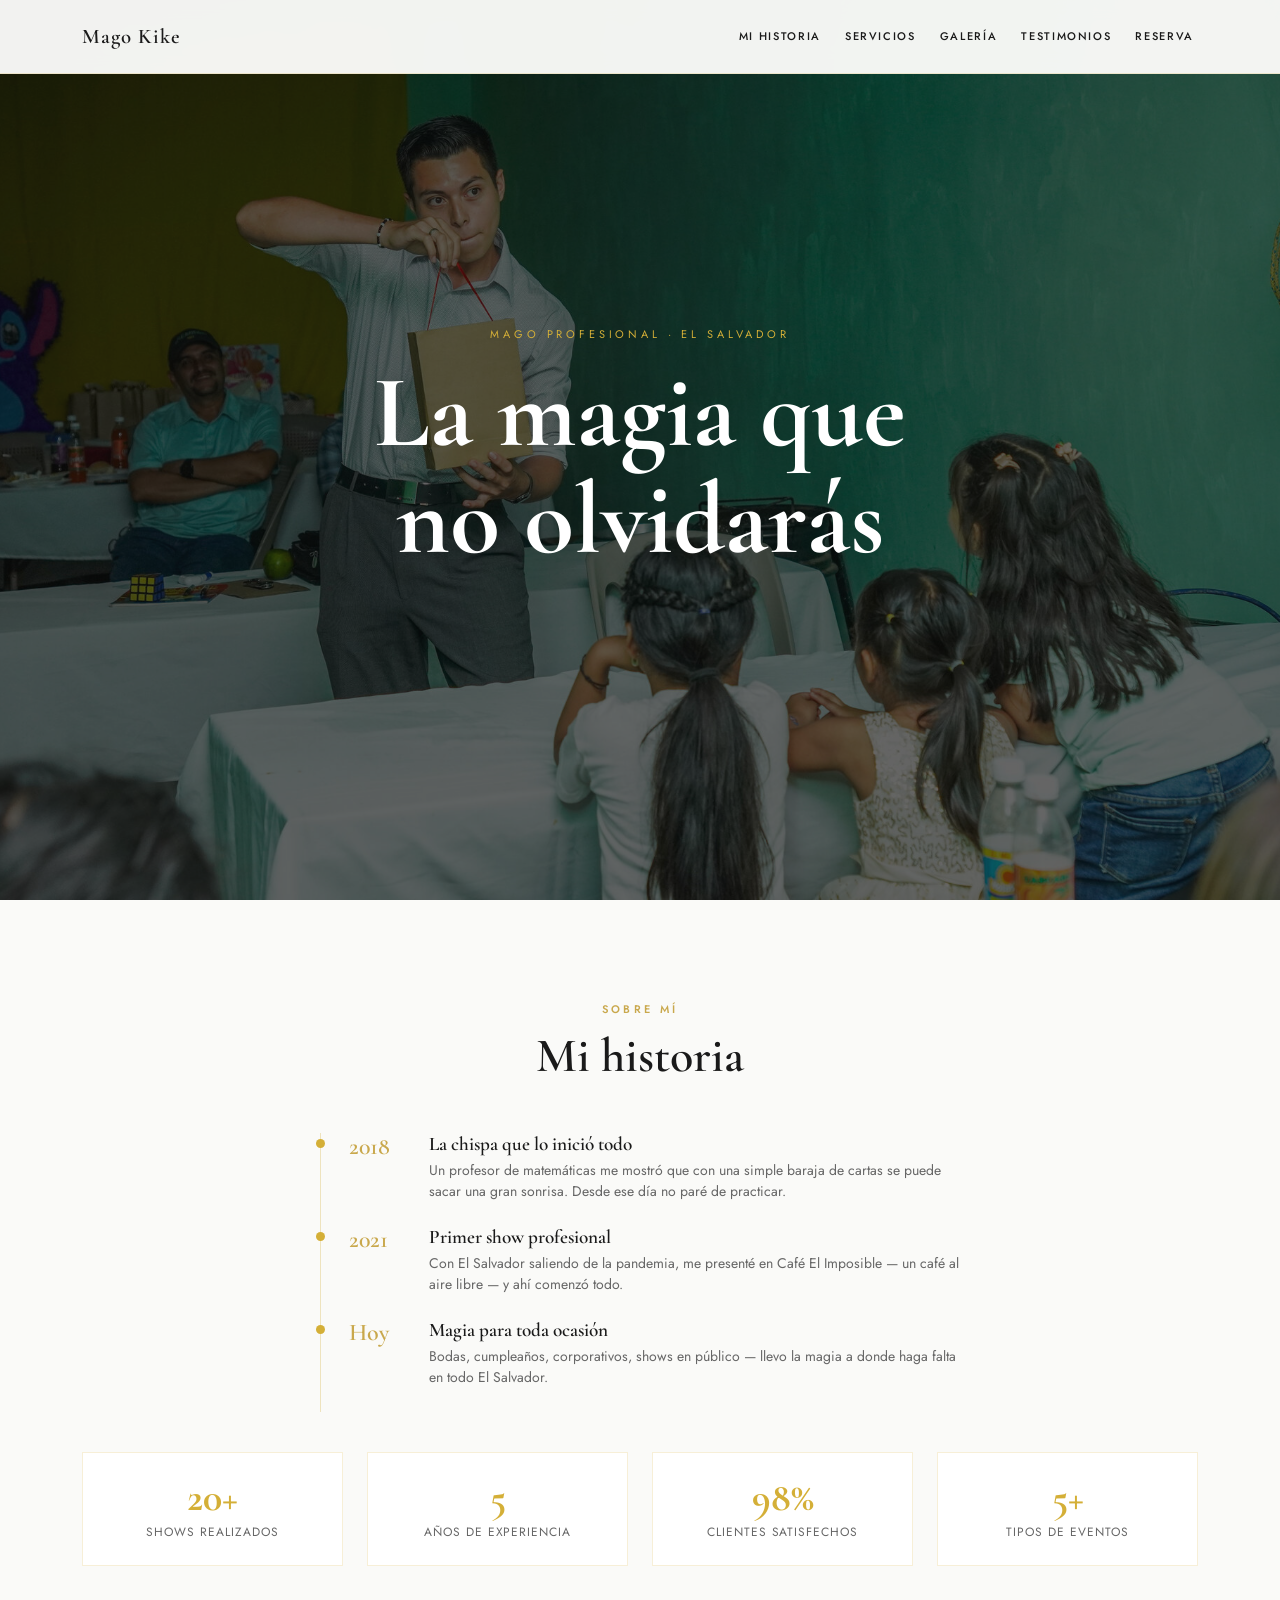
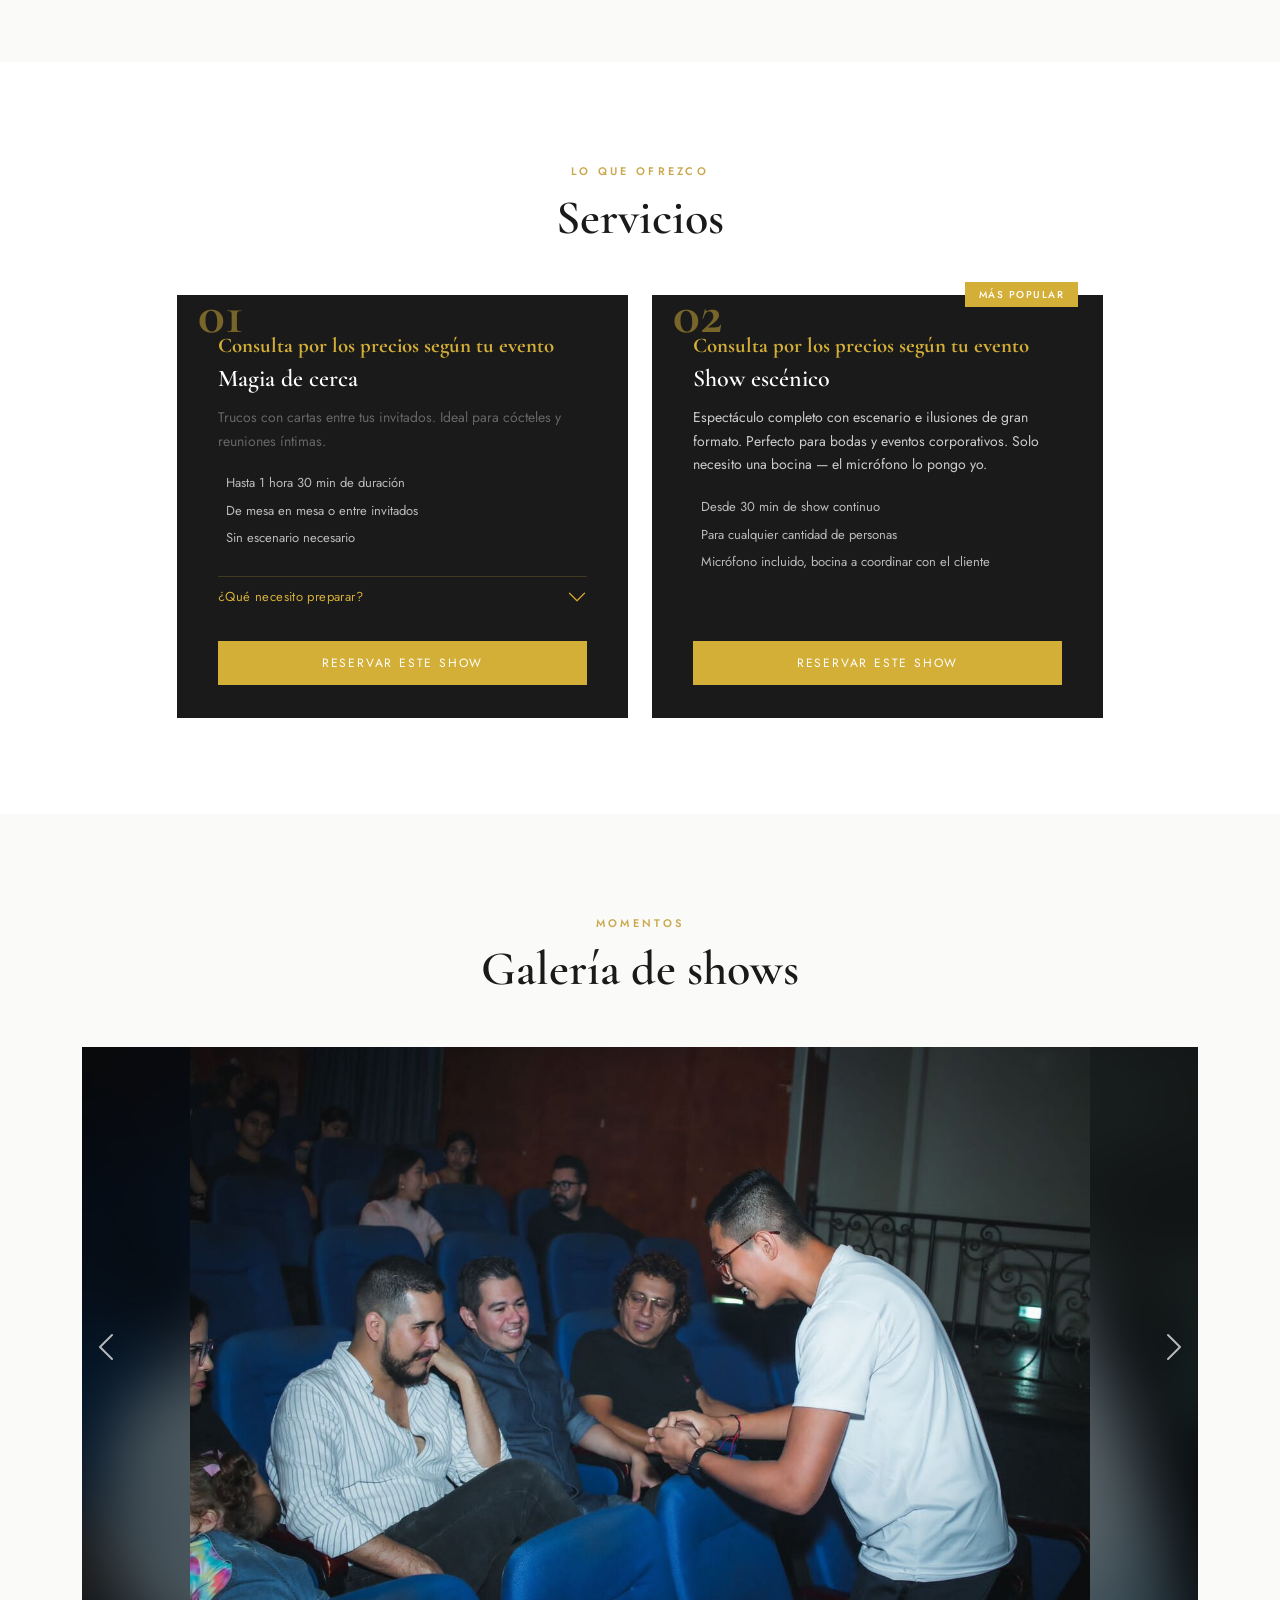
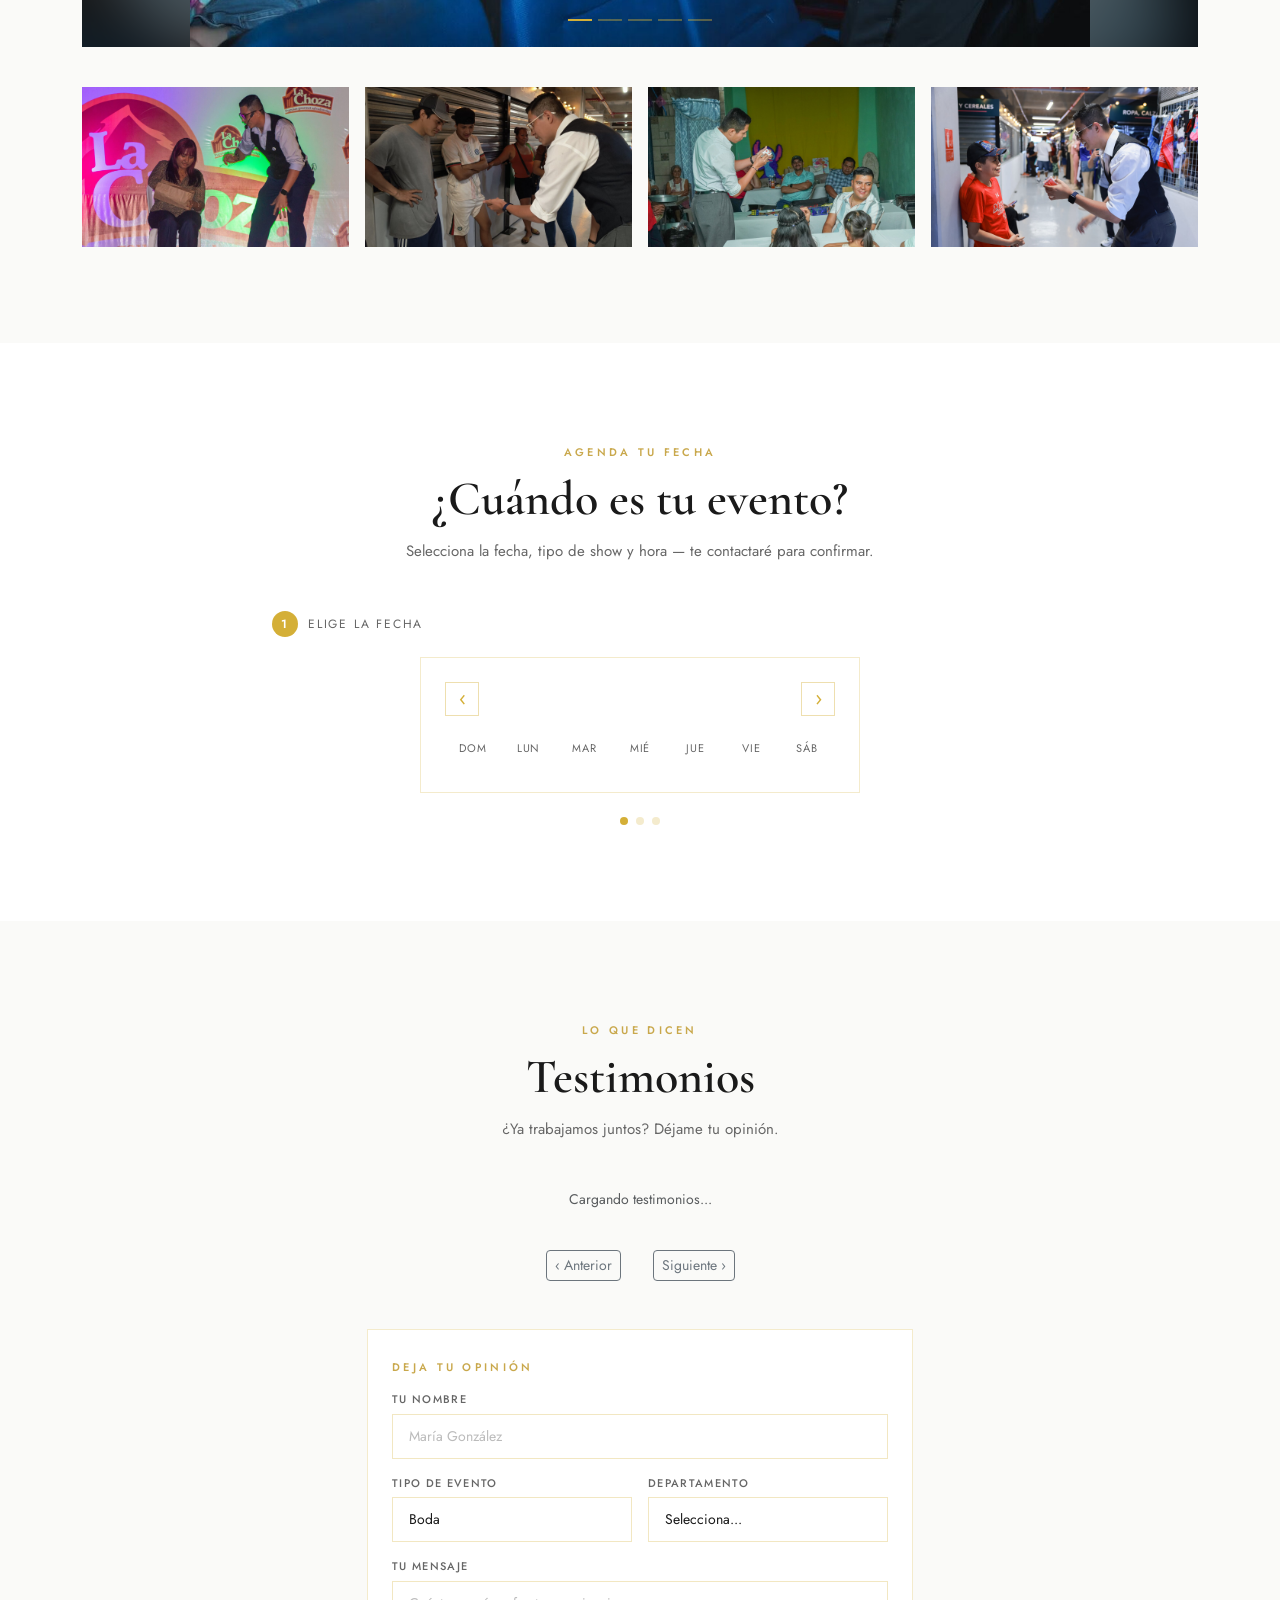
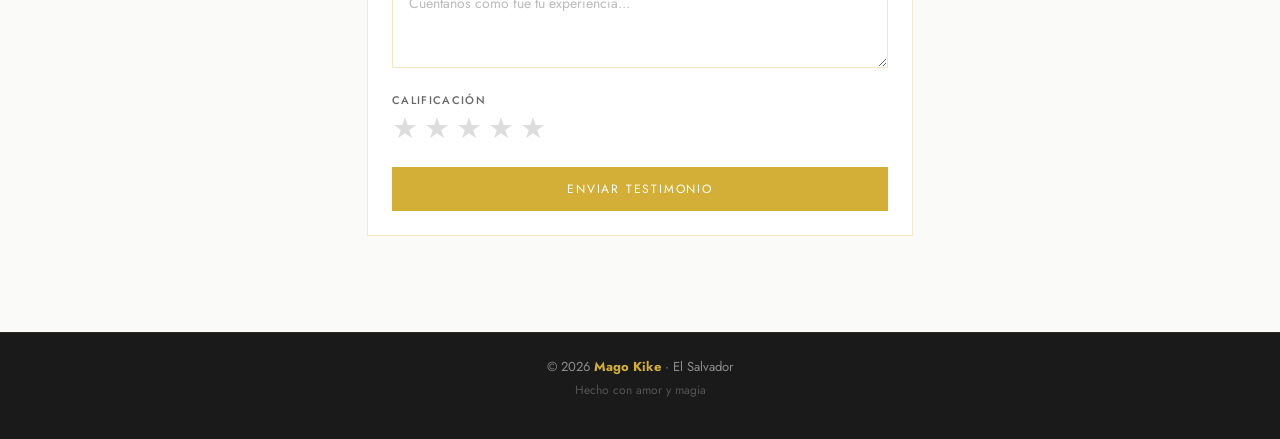
==== commit c886bfdb: "Add pagination for testimonials in index.html" ====
--- a/index.html
+++ b/index.html
@@ -408,6 +408,13 @@
         </div>
       </div>
 
+      <!-- Paginación de testimonios -->
+      <div class="d-flex justify-content-center align-items-center gap-3 mt-4" id="testimoniosPagination" style="display:none;">
+        <button class="btn btn-outline-secondary btn-sm" id="testPrev">&#8249; Anterior</button>
+        <span id="testPageInfo" style="font-size:13px;color:var(--gris);"></span>
+        <button class="btn btn-outline-secondary btn-sm" id="testNext">Siguiente &#8250;</button>
+      </div>
+
       <!-- Formulario para dejar testimonio -->
       <div class="row justify-content-center mt-5">
         <div class="col-lg-6">
